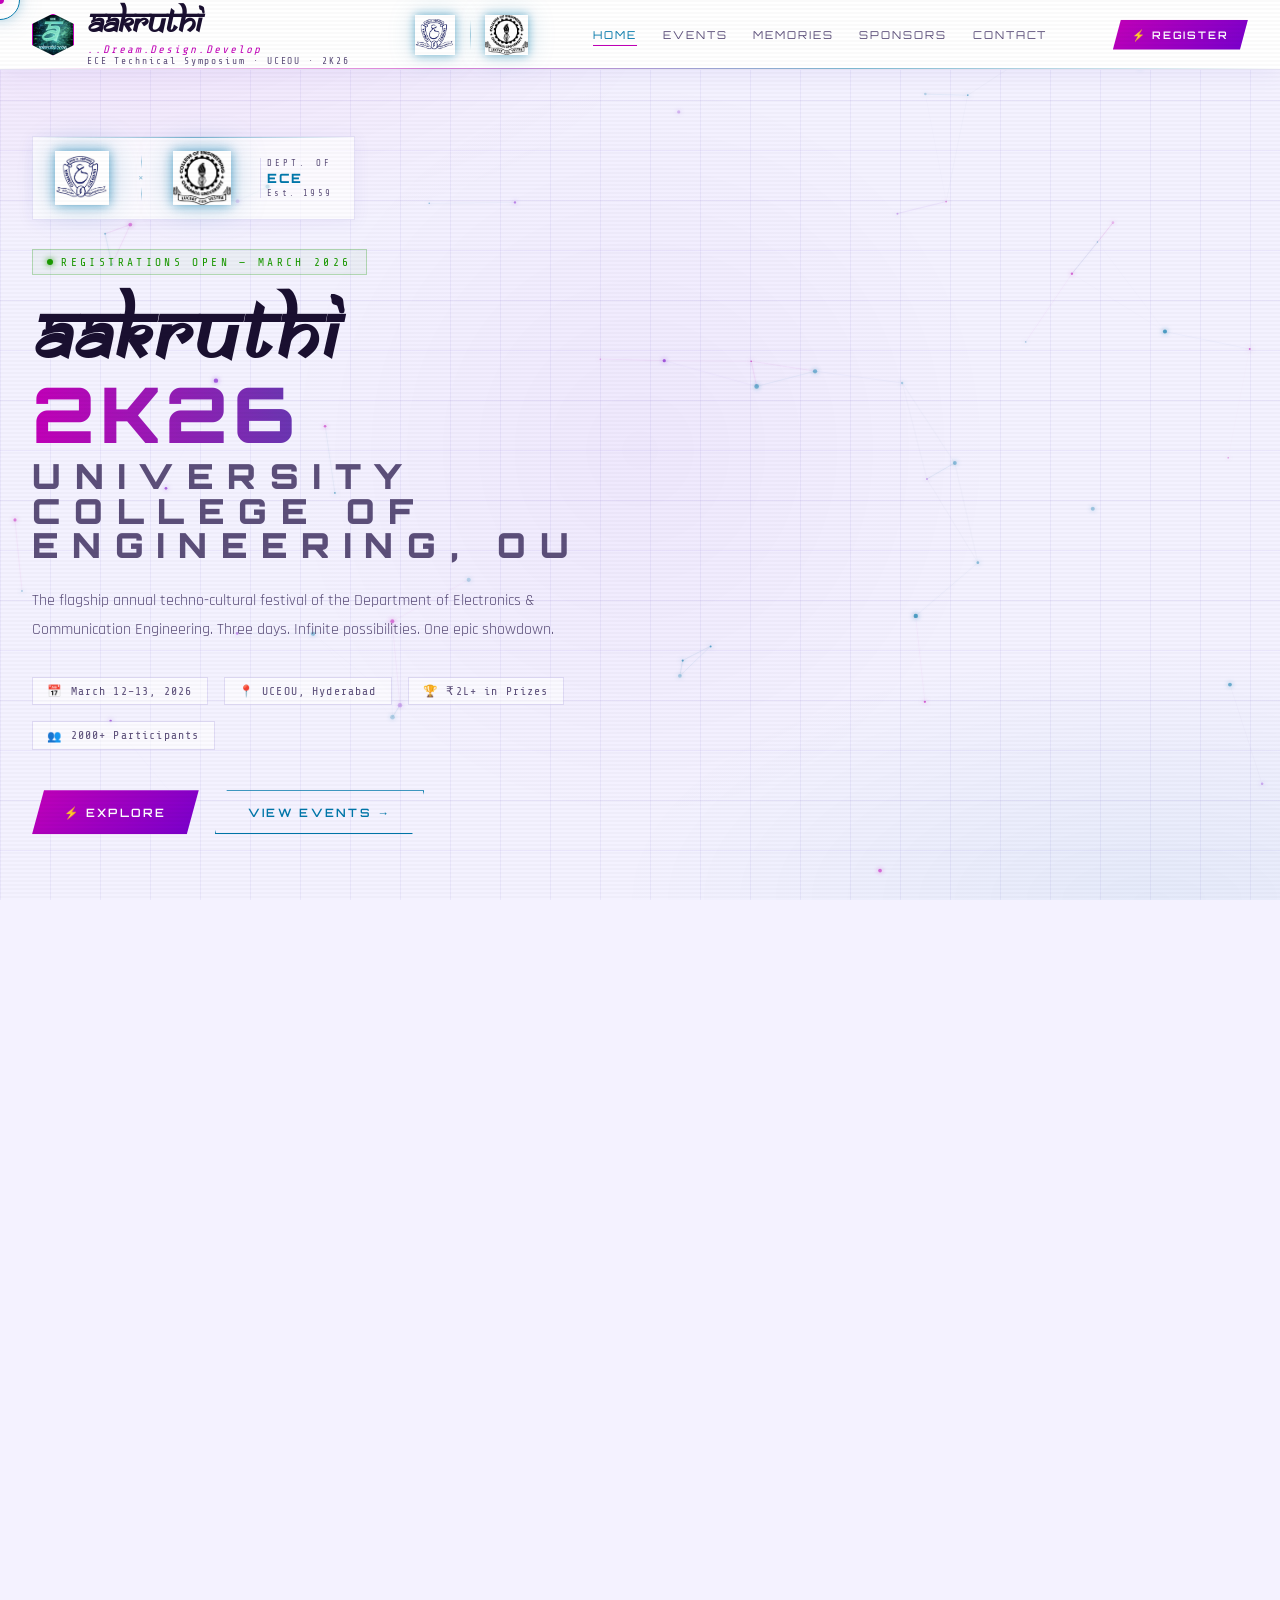
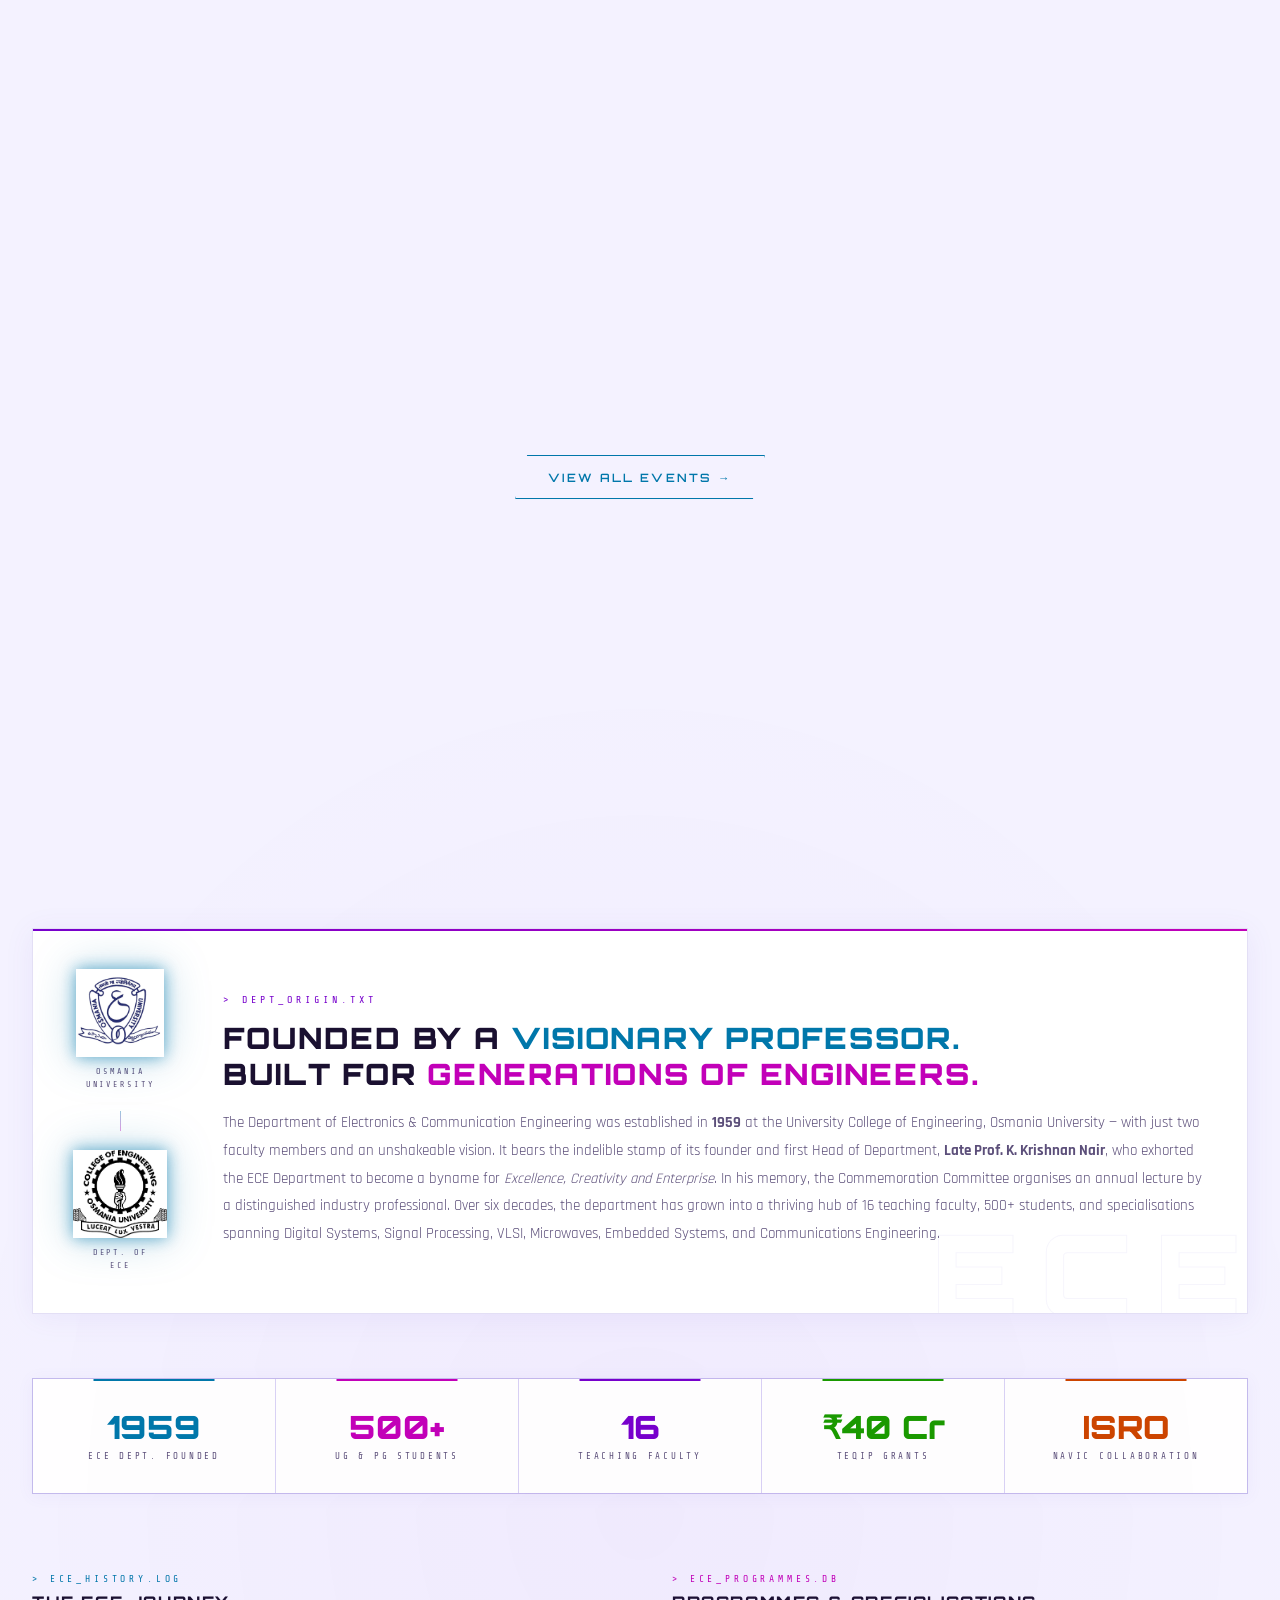
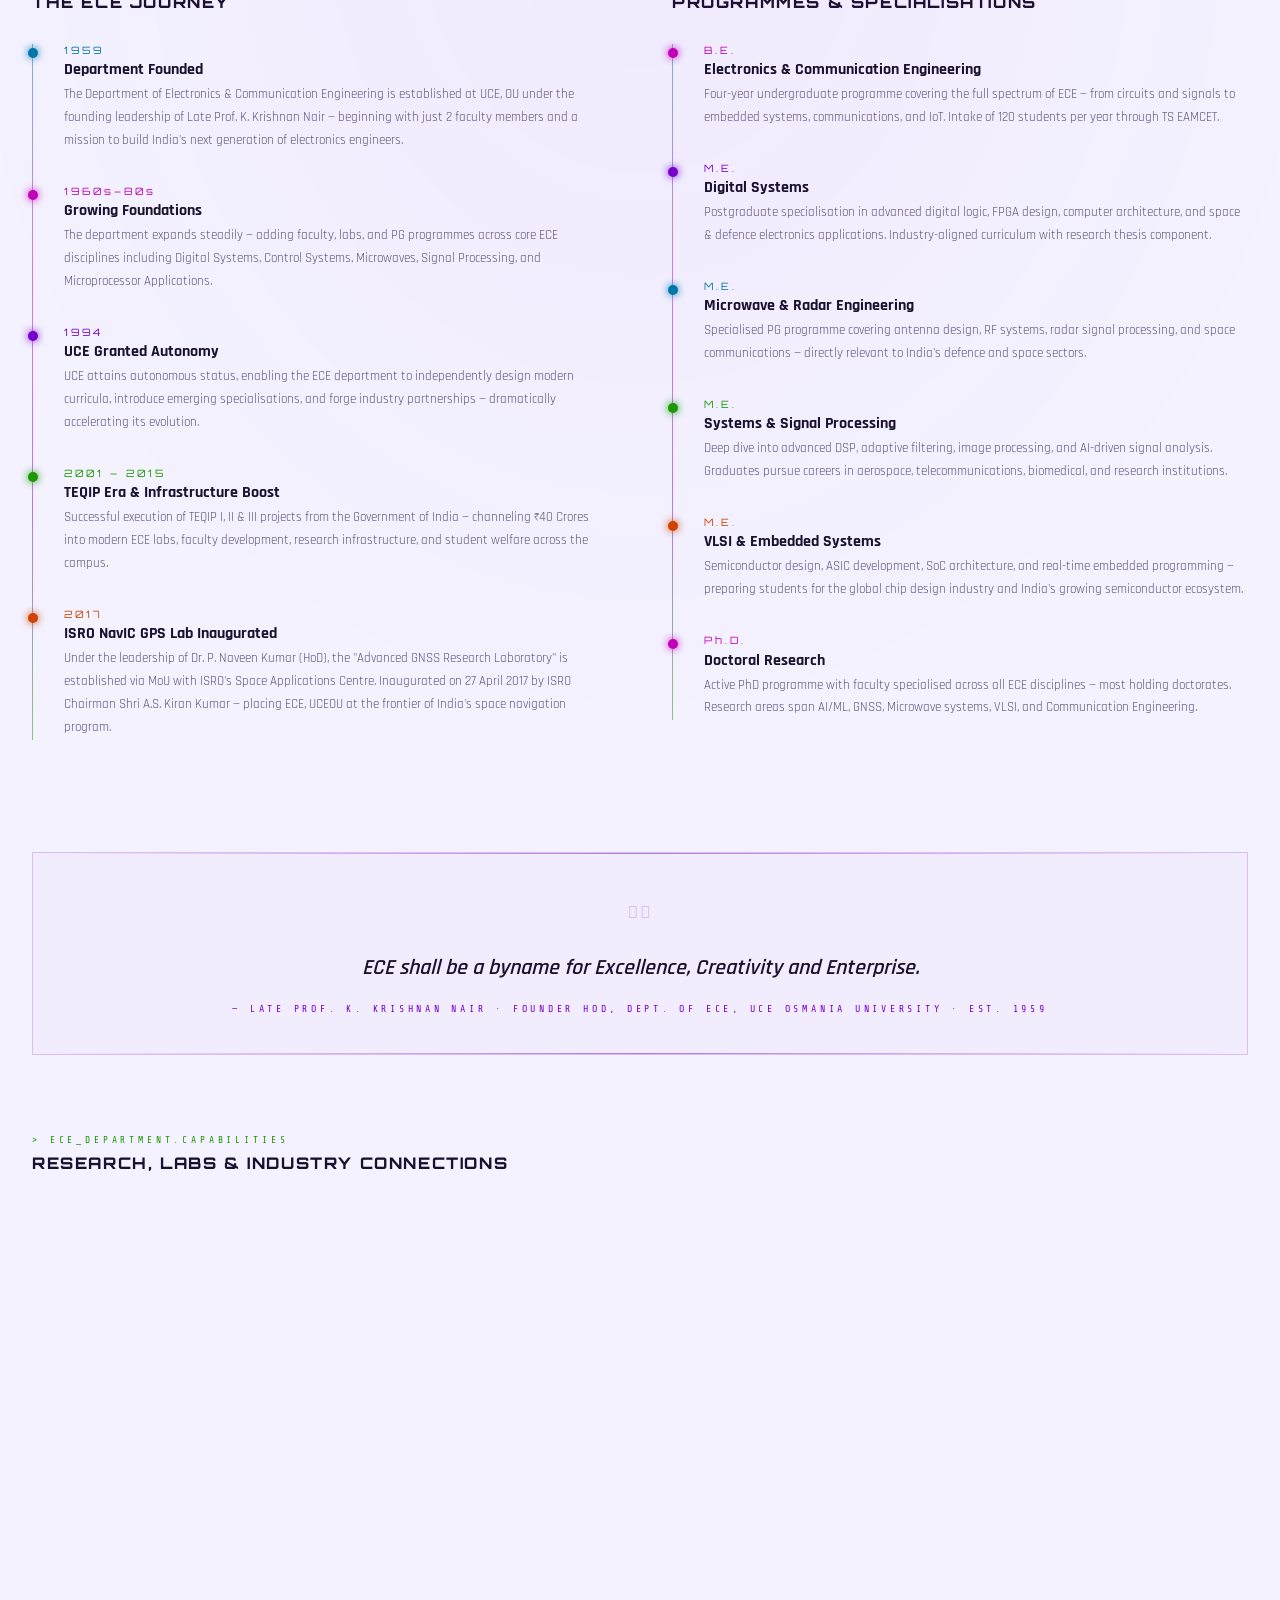
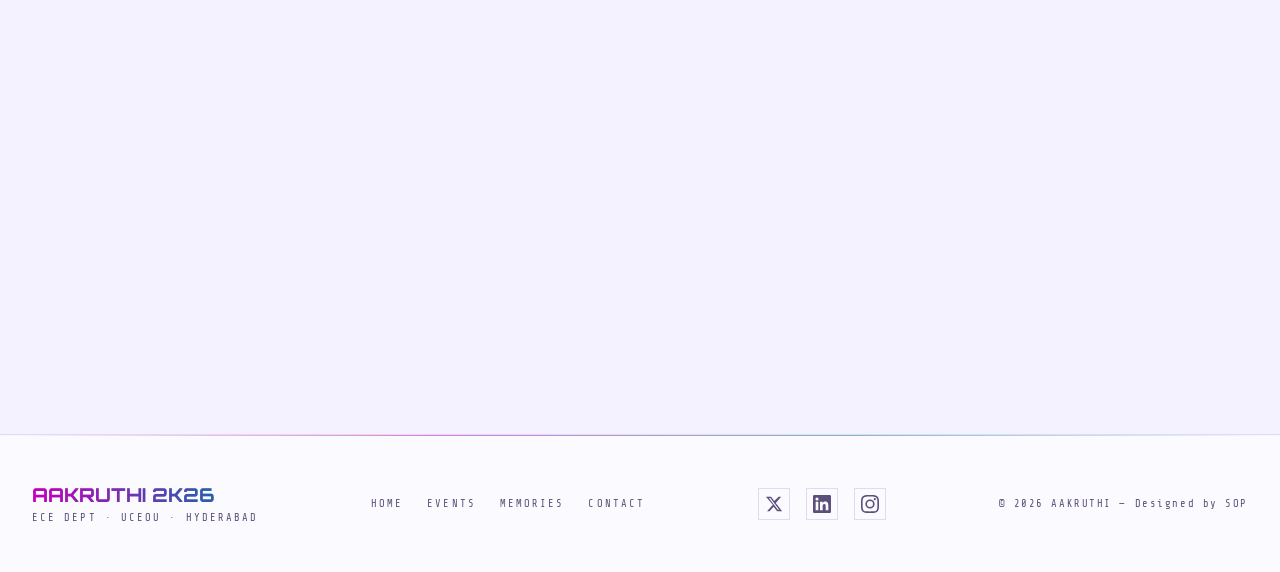
==== index.html @ fa16613e "First Commmit" ====
<!doctype html>
<html lang="en">
  <head>
    <meta charset="UTF-8" />
    <meta name="viewport" content="width=device-width, initial-scale=1.0" />
    <meta http-equiv="X-UA-Compatible" content="IE=edge" />

    <title>
      Aakruthi 2K26 | ECE Technical Symposium — UCE Osmania University,
      Hyderabad
    </title>
    <meta
      name="description"
      content="Aakruthi 2K26 is the flagship annual ECE Technical Symposium of the Department of Electronics & Communication Engineering, University College of Engineering, Osmania University. March 12–13, 2026 · Hyderabad · ₹2L+ in prizes · 2000+ participants."
    />
    <meta
      name="keywords"
      content="Aakruthi 2K26, ECE Technical Symposium, UCE Osmania University, UCEOU, technical symposium Hyderabad, engineering symposium Hyderabad, ECE department symposium, Aakruthi 2026, paper presentation, coding contest, robotics, tech quiz, Osmania University symposium 2026"
    />
    <meta name="author" content="Department of ECE, UCE Osmania University" />
    <meta name="robots" content="index, follow" />
    <meta name="theme-color" content="#0a0a0f" />
    <link rel="canonical" href="https://aakruthi.osmania.ac.in/" />

    <meta property="og:type" content="website" />
    <meta property="og:site_name" content="Aakruthi 2K26" />
    <meta
      property="og:title"
      content="Aakruthi 2K26 — ECE Technical Symposium | UCE Osmania University"
    />
    <meta
      property="og:description"
      content="Join 2000+ students at Aakruthi 2K26 — the annual ECE Technical Symposium of UCE Osmania University. Robotics, coding, paper presentations, cultural events & more. March 12–13, 2026, Hyderabad."
    />
    <meta
      property="og:image"
      content="https://aakruthi.osmania.ac.in/assets/og-cover.jpg"
    />
    <meta property="og:image:width" content="1200" />
    <meta property="og:image:height" content="630" />
    <meta
      property="og:image:alt"
      content="Aakruthi 2K26 — ECE Technical Symposium Banner, UCE Osmania University"
    />
    <meta property="og:url" content="https://aakruthi.osmania.ac.in/" />
    <meta property="og:locale" content="en_IN" />

    <meta name="twitter:card" content="summary_large_image" />
    <meta
      name="twitter:title"
      content="Aakruthi 2K26 — ECE Technical Symposium | UCE Osmania University"
    />
    <meta
      name="twitter:description"
      content="The flagship ECE Technical Symposium of UCE Osmania University. March 12–13, 2026 · Hyderabad · ₹2L+ prizes · 2000+ participants."
    />
    <meta
      name="twitter:image"
      content="https://aakruthi.osmania.ac.in/assets/og-cover.jpg"
    />
    <meta
      name="twitter:image:alt"
      content="Aakruthi 2K26 — ECE Technical Symposium Banner"
    />
    <meta name="twitter:site" content="@osmaniauniv" />

    <meta name="geo.region" content="IN-TG" />
    <meta name="geo.placename" content="Hyderabad, Telangana, India" />
    <meta name="geo.position" content="17.3850;78.4867" />
    <meta name="ICBM" content="17.3850, 78.4867" />

    <script type="application/ld+json">
      {
        "@context": "https://schema.org",
        "@type": "Event",
        "name": "Aakruthi 2K26",
        "alternateName": "Aakruthi ECE Technical Symposium 2026",
        "description": "The flagship annual ECE Technical Symposium of the Department of Electronics & Communication Engineering, University College of Engineering, Osmania University.",
        "startDate": "2026-03-12",
        "endDate": "2026-03-13",
        "eventStatus": "https://schema.org/EventScheduled",
        "eventAttendanceMode": "https://schema.org/OfflineEventAttendanceMode",
        "location": {
          "@type": "Place",
          "name": "University College of Engineering, Osmania University",
          "address": {
            "@type": "PostalAddress",
            "streetAddress": "Amberpet",
            "addressLocality": "Hyderabad",
            "addressRegion": "Telangana",
            "postalCode": "500007",
            "addressCountry": "IN"
          },
          "geo": {
            "@type": "GeoCoordinates",
            "latitude": 17.385,
            "longitude": 78.4867
          }
        },
        "organizer": {
          "@type": "EducationalOrganization",
          "name": "Department of ECE, UCE Osmania University",
          "url": "https://www.osmania.ac.in"
        },
        "offers": {
          "@type": "Offer",
          "price": "0",
          "priceCurrency": "INR",
          "availability": "https://schema.org/InStock",
          "validFrom": "2026-01-01",
          "url": "https://aakruthi.osmania.ac.in/events.html"
        },
        "image": "https://aakruthi.osmania.ac.in/assets/og-cover.jpg",
        "url": "https://aakruthi.osmania.ac.in/"
      }
    </script>

    <link rel="icon" type="image/png" href="./assets/logo.png" />
    <!-- ─── FAVICON ─────────────────────────────────── -->
    <link rel="manifest" href="./site.webmanifest" />

    <!-- ─── PRECONNECT ───────────────────────────────── -->
    <link rel="preconnect" href="https://fonts.googleapis.com" />
    <link rel="preconnect" href="https://fonts.gstatic.com" crossorigin />
    <link rel="preconnect" href="https://images.pexels.com" />
    <link rel="dns-prefetch" href="https://maps.app.goo.gl" />

    <!-- ─── STYLESHEET ───────────────────────────────── -->
    <link rel="stylesheet" href="style.css" />

    <style>
      /* ── Mobile navbar logos override ──────────────── */
      @media (max-width: 1024px) {
        .nav-logos {
          display: flex !important;
          gap: 0.6rem;
        }
        .nav-logo-img {
          height: 30px;
        }
        .nav-logo-divider {
          height: 22px;
        }
      }
      @media (max-width: 768px) {
        .nav-logos {
          display: flex !important;
          gap: 0.4rem;
        }
        .nav-logo-img {
          height: 26px;
        }
        .nav-logo-divider {
          height: 18px;
        }
      }
      @media (max-width: 400px) {
        .nav-logos {
          display: flex !important;
          gap: 0.3rem;
        }
        .nav-logo-img {
          height: 22px;
        }
      }
    </style>
  </head>
  <body>
    <div class="bg-grid"></div>
    <div class="bg-glow"></div>
    <div class="cursor-dot" id="cursorDot"></div>
    <div class="cursor-ring" id="cursorRing"></div>

    <div id="loader">
      <div class="loader-grid">
        <div class="loader-cell"></div>
        <div class="loader-cell"></div>
        <div class="loader-cell"></div>
        <div class="loader-cell"></div>
        <div class="loader-cell"></div>
        <div class="loader-cell"></div>
        <div class="loader-cell"></div>
        <div class="loader-cell"></div>
        <div class="loader-cell"></div>
      </div>
      <div class="loader-bar"></div>
      <div class="loader-text">INITIALIZING AAKRUTHI 2K26...</div>
    </div>

    <!-- ─── NAVBAR ──────────────────────────────────── -->
    <nav class="navbar">
      <a href="index.html" class="nav-brand">
        <div class="nav-logo">
          <img
            src="./assets/logo.png"
            alt="Aakruthi Logo"
            class="nav-logo-brand-img"
          />
        </div>
        <div class="nav-brand-text">
          <span class="nav-title">AAKRUTHI</span>
          <span class="nav-tagline">..Dream.Design.Develop</span>
          <span class="nav-sub">ECE Technical Symposium · UCEOU · 2K26</span>
        </div>
      </a>

      <div class="nav-logos">
        <img
          src="./assets/OU_logo.png"
          alt="Osmania University"
          class="nav-logo-img"
          title="Osmania University"
        />
        <div class="nav-logo-divider"></div>
        <img
          src="./assets/uce_logo1.png"
          alt="University College of Engineering"
          class="nav-logo-img"
          title="UCE, Osmania University"
        />
      </div>

      <ul class="nav-links">
        <li><a href="index.html" class="active">Home</a></li>
        <li><a href="events.html">Events</a></li>
        <li><a href="memories.html">Memories</a></li>
        <li><a href="sponsors.html">Sponsors</a></li>
        <li><a href="contact.html">Contact</a></li>
      </ul>

      <a href="events.html" class="nav-register">⚡ Register</a>

      <div class="hamburger" id="hamburger">
        <div class="bar"></div>
        <div class="bar"></div>
        <div class="bar"></div>
      </div>
    </nav>
    <!-- MOBILE MENU -->
    <div class="mobile-menu" id="mobileMenu">
      <a href="index.html" class="mobile-nav-link">Home</a>
      <a href="events.html" class="mobile-nav-link">Events</a>
      <a href="memories.html" class="mobile-nav-link">Memories</a>
      <a href="sponsors.html" class="mobile-nav-link">Sponsors</a>
      <a href="contact.html" class="mobile-nav-link">Contact</a>
      <a href="events.html" class="mobile-menu-register">⚡ Register Now</a>
      <div class="mobile-glitch">AAKRUTHI 2K26 · ECE · UCEOU · HYD</div>
    </div>

    <main>
      <!-- ─── HERO ─────────────────────────────────── -->
      <section id="hero">
        <div class="hero-left">
          <div class="hero-logos-strip reveal">
            <img
              src="assets/OU_logo.png"
              alt="Osmania University"
              class="hero-logo-img"
            />
            <div class="hero-logo-sep">×</div>
            <img
              src="./assets/uce_logo1.png"
              alt="UCE Osmania"
              class="hero-logo-img"
            />
            <div class="hero-strip-label">
              <span class="lbl-tag">Dept. of</span>
              <span class="lbl-dept">ECE</span>
              <span class="lbl-year">Est. 1959</span>
            </div>
          </div>

          <div class="hero-badge reveal">
            <span class="badge-dot"></span>
            REGISTRATIONS OPEN — MARCH 2026
          </div>

          <h1 class="hero-title reveal">
            <span class="line1">AAKRUTHI</span>
            <span class="line2 glitch" data-text="2K26">2K26</span>
            <span class="line3">University College of Engineering, OU</span>
          </h1>

          <p class="hero-desc reveal">
            The flagship annual techno-cultural festival of the Department of
            Electronics &amp; Communication Engineering. Three days. Infinite
            possibilities. One epic showdown.
          </p>

          <div class="hero-meta reveal">
            <div class="hero-chip">
              <span class="chip-icon">📅</span> March 12–13, 2026
            </div>
            <div class="hero-chip">
              <span class="chip-icon">📍</span> UCEOU, Hyderabad
            </div>
            <div class="hero-chip">
              <span class="chip-icon">🏆</span> ₹2L+ in Prizes
            </div>
            <div class="hero-chip">
              <span class="chip-icon">👥</span> 2000+ Participants
            </div>
          </div>

          <div class="hero-actions reveal">
            <a href="#events-preview" class="btn-cyber btn-primary"
              >⚡ Explore</a
            >
            <a href="events.html" class="btn-cyber btn-outline"
              >View Events →</a
            >
          </div>
        </div>

        <div class="hero-right reveal">
          <div class="countdown-box">
            <div class="countdown-label">&gt; TIME UNTIL IGNITION</div>
            <div class="countdown-units">
              <div class="cd-unit">
                <div class="cd-num" id="cd-days">--</div>
                <div class="cd-lbl">DAYS</div>
              </div>
              <div class="cd-unit">
                <div class="cd-num" id="cd-hours">--</div>
                <div class="cd-lbl">HRS</div>
              </div>
              <div class="cd-unit">
                <div class="cd-num" id="cd-min">--</div>
                <div class="cd-lbl">MIN</div>
              </div>
              <div class="cd-unit">
                <div class="cd-num" id="cd-sec">--</div>
                <div class="cd-lbl">SEC</div>
              </div>
            </div>
          </div>
          <div class="venue-box">
            <a href="https://maps.app.goo.gl/J5UeoELMXGhg1T5v6">
              <div class="venue-tag">&gt; VENUE_COORDINATES</div>
            </a>
            <div class="venue-name">University College of Engineering, OU</div>
            <div class="venue-sub">Amberpet, Hyderabad, Telangana — 500007</div>
            <div
              style="
                margin-top: 1rem;
                display: flex;
                gap: 0.8rem;
                flex-wrap: wrap;
              "
            >
              <a
                href="tel:+919177573069"
                class="btn-cyber btn-outline"
                style="font-size: 0.6rem; padding: 0.5rem 1rem"
                >📞 Call</a
              >
              <a
                href="mailto:aakruthi2k26@osmania.ac.in"
                class="btn-cyber btn-outline"
                style="font-size: 0.6rem; padding: 0.5rem 1rem"
                >📧 Email</a
              >
            </div>
          </div>
          <div
            style="display: grid; grid-template-columns: 1fr 1fr; gap: 0.8rem"
          >
            <div class="venue-box" style="text-align: center">
              <div
                style="
                  font-family: &quot;Orbitron&quot;, sans-serif;
                  font-size: 2rem;
                  font-weight: 900;
                  color: var(--neon-pink);
                  text-shadow: var(--glow-pink);
                "
              >
                10+
              </div>
              <div
                style="
                  font-family: &quot;Share Tech Mono&quot;, monospace;
                  font-size: 0.6rem;
                  letter-spacing: 0.3em;
                  color: var(--text-muted);
                  margin-top: 0.3rem;
                "
              >
                EVENTS
              </div>
            </div>
            <div class="venue-box" style="text-align: center">
              <div
                style="
                  font-family: &quot;Orbitron&quot;, sans-serif;
                  font-size: 2rem;
                  font-weight: 900;
                  color: var(--neon-blue);
                  text-shadow: var(--glow-blue);
                "
              >
                2
              </div>
              <div
                style="
                  font-family: &quot;Share Tech Mono&quot;, monospace;
                  font-size: 0.6rem;
                  letter-spacing: 0.3em;
                  color: var(--text-muted);
                  margin-top: 0.3rem;
                "
              >
                DAYS
              </div>
            </div>
          </div>
        </div>
      </section>

      <!-- ─── FEATURED EVENTS ───────────────────────── -->
      <section id="events-preview">
        <div class="container">
          <div class="section-header reveal">
            <span class="section-tag">&gt; featured_events.exe</span>
            <h2 class="section-title">
              Compete. <span>Create.</span> Conquer.
            </h2>
            <p class="section-lead">
              From hardcore technical challenges to cultural extravaganzas —
              there's a stage for every talent.
            </p>
          </div>
          <div class="events-grid">
            <!-- Prasthuthi -->
            <div class="event-card reveal">
              <div class="event-img-wrap">
                <img
                  class="event-img"
                  src="https://images.pexels.com/photos/1181406/pexels-photo-1181406.jpeg?auto=compress&cs=tinysrgb&w=600"
                  alt="Prasthuthi"
                />
                <div class="event-img-overlay"></div>
                <div class="event-category cat-tech">Technical</div>
              </div>
              <div class="event-body">
                <div class="event-name">Prasthuthi</div>
                <div class="event-desc">
                  Share your research with academia and R&D experts. The paper
                  presentation stage for the innovators of tomorrow.
                </div>
                <div class="event-meta">
                  <div class="event-meta-item">
                    <span class="icon">👥</span> Team of 1–2
                  </div>
                  <div class="event-meta-item">
                    <span class="icon">🏆</span> Prizes Await
                  </div>
                </div>
                <a href="events.html" class="event-register">Register →</a>
              </div>
            </div>
            <!-- Medha -->
            <div class="event-card reveal">
              <div class="event-img-wrap">
                <img
                  class="event-img"
                  src="https://images.pexels.com/photos/574071/pexels-photo-574071.jpeg?auto=compress&cs=tinysrgb&w=600"
                  alt="Medha"
                />
                <div class="event-img-overlay"></div>
                <div class="event-category cat-tech">Coding</div>
              </div>
              <div class="event-body">
                <div class="event-name">Medha</div>
                <div class="event-desc">
                  Prove your coding excellence. This is the perfect stage for
                  contestants to showcase their programming prowess.
                </div>
                <div class="event-meta">
                  <div class="event-meta-item">
                    <span class="icon">👤</span> Individual / Team
                  </div>
                  <div class="event-meta-item">
                    <span class="icon">🏆</span> Prizes Await
                  </div>
                </div>
                <a href="events.html" class="event-register">Register →</a>
              </div>
            </div>
            <!-- Yantra -->
            <div class="event-card reveal">
              <div class="event-img-wrap">
                <img
                  class="event-img"
                  src="https://images.pexels.com/photos/2085831/pexels-photo-2085831.jpeg?auto=compress&cs=tinysrgb&w=600"
                  alt="Yantra"
                />
                <div class="event-img-overlay"></div>
                <div class="event-category cat-tech">Robotics</div>
              </div>
              <div class="event-body">
                <div class="event-name">Yantra</div>
                <div class="event-desc">
                  The ultimate robo battleground — engineer your bot, enter the
                  arena, and wage war of mean machines.
                </div>
                <div class="event-meta">
                  <div class="event-meta-item">
                    <span class="icon">👥</span> Team of 2–4
                  </div>
                  <div class="event-meta-item">
                    <span class="icon">🏆</span> Prizes Await
                  </div>
                </div>
                <a href="events.html" class="event-register">Register →</a>
              </div>
            </div>
            <!-- Trishna -->
            <div class="event-card reveal">
              <div class="event-img-wrap">
                <img
                  class="event-img"
                  src="https://images.pexels.com/photos/5428833/pexels-photo-5428833.jpeg?auto=compress&cs=tinysrgb&w=600"
                  alt="Trishna"
                />
                <div class="event-img-overlay"></div>
                <div class="event-category cat-tech">Technical</div>
              </div>
              <div class="event-body">
                <div class="event-name">Trishna</div>
                <div class="event-desc">
                  Tickle your quizzotic bond — an enigmatic technical quiz
                  challenge of a lifetime. So be there.
                </div>
                <div class="event-meta">
                  <div class="event-meta-item">
                    <span class="icon">👥</span> Team of 2
                  </div>
                  <div class="event-meta-item">
                    <span class="icon">🏆</span> Prizes Await
                  </div>
                </div>
                <a href="events.html" class="event-register">Register →</a>
              </div>
            </div>
            <!-- Pradarshana -->
            <div class="event-card reveal">
              <div class="event-img-wrap">
                <img
                  class="event-img"
                  src="https://images.pexels.com/photos/1762851/pexels-photo-1762851.jpeg?auto=compress&cs=tinysrgb&w=600"
                  alt="Pradarshana"
                />
                <div class="event-img-overlay"></div>
                <div class="event-category cat-creative">Creative</div>
              </div>
              <div class="event-body">
                <div class="event-name">Pradarshana</div>
                <div class="event-desc">
                  A poster presentation contest measuring the convergence and
                  spread of ideas through impactful visual design.
                </div>
                <div class="event-meta">
                  <div class="event-meta-item">
                    <span class="icon">👤</span> Individual
                  </div>
                  <div class="event-meta-item">
                    <span class="icon">🏆</span> Prizes Await
                  </div>
                </div>
                <a href="events.html" class="event-register">Register →</a>
              </div>
            </div>
            <!-- Aahladakara -->
            <div class="event-card reveal">
              <div class="event-img-wrap">
                <img
                  class="event-img"
                  src="https://images.pexels.com/photos/1190298/pexels-photo-1190298.jpeg?auto=compress&cs=tinysrgb&w=600"
                  alt="Aahladakara"
                />
                <div class="event-img-overlay"></div>
                <div class="event-category cat-cultural">Cultural</div>
              </div>
              <div class="event-body">
                <div class="event-name">Aahladakara</div>
                <div class="event-desc">
                  Tired of being a technical geek all day? This is your platform
                  to unleash your inner spark on the neon stage.
                </div>
                <div class="event-meta">
                  <div class="event-meta-item">
                    <span class="icon">🎉</span> Open to All
                  </div>
                  <div class="event-meta-item">
                    <span class="icon">✨</span> Free Entry
                  </div>
                </div>
                <a href="events.html" class="event-register">See More →</a>
              </div>
            </div>
          </div>
          <div style="text-align: center; margin-top: 3rem">
            <a href="events.html" class="btn-cyber btn-outline"
              >View All Events →</a
            >
          </div>
        </div>
      </section>

      <!-- ─── ECE DEPARTMENT LEGACY ──────────────────── -->
      <section id="legacy">
        <div class="container">
          <div class="section-header reveal">
            <span class="section-tag">&gt; ece_department.sys</span>
            <h2 class="section-title">
              65+ Years of <span>ECE Excellence</span>
            </h2>
            <p class="section-lead">
              From two faculty members in 1959 to a powerhouse of research,
              innovation and industry collaboration — the Department of
              Electronics &amp; Communication Engineering at UCE, Osmania
              University has been shaping engineers for over six decades.
            </p>
          </div>

          <div class="legacy-banner reveal">
            <div class="legacy-logos-col">
              <div class="leg-logo-wrap">
                <img
                  src="./assets/OU_logo.png"
                  alt="Osmania University"
                  class="leg-logo-img"
                />
                <div class="leg-logo-label">Osmania<br />University</div>
              </div>
              <div class="leg-logo-connector"></div>
              <div class="leg-logo-wrap">
                <img
                  src="./assets/uce_logo1.png"
                  alt="UCE Osmania"
                  class="leg-logo-img"
                />
                <div class="leg-logo-label">Dept. of<br />ECE</div>
              </div>
            </div>

            <div class="legacy-intro">
              <span class="legacy-intro-tag">&gt; dept_origin.txt</span>
              <h3 class="legacy-intro-title">
                Founded by a <span class="c-blue">Visionary Professor.</span
                ><br />
                Built for <span class="c-pink">Generations of Engineers.</span>
              </h3>
              <p class="legacy-intro-body">
                The Department of Electronics &amp; Communication Engineering
                was established in <strong>1959</strong> at the University
                College of Engineering, Osmania University — with just two
                faculty members and an unshakeable vision. It bears the
                indelible stamp of its founder and first Head of Department,
                <strong>Late Prof. K. Krishnan Nair</strong>, who exhorted the
                ECE Department to become a byname for
                <em>Excellence, Creativity and Enterprise</em>. In his memory,
                the Commemoration Committee organises an annual lecture by a
                distinguished industry professional. Over six decades, the
                department has grown into a thriving hub of 16 teaching faculty,
                500+ students, and specialisations spanning Digital Systems,
                Signal Processing, VLSI, Microwaves, Embedded Systems, and
                Communications Engineering.
              </p>
            </div>
            <div class="legacy-banner-bg-text" aria-hidden="true">ECE</div>
          </div>

          <div class="legacy-stats reveal">
            <div class="legacy-stat">
              <div class="stat-num">1959</div>
              <div class="stat-lbl">ECE Dept. Founded</div>
            </div>
            <div class="legacy-stat">
              <div class="stat-num">500+</div>
              <div class="stat-lbl">UG & PG Students</div>
            </div>
            <div class="legacy-stat">
              <div class="stat-num">16</div>
              <div class="stat-lbl">Teaching Faculty</div>
            </div>
            <div class="legacy-stat">
              <div class="stat-num">₹40 Cr</div>
              <div class="stat-lbl">TEQIP Grants</div>
            </div>
            <div class="legacy-stat">
              <div class="stat-num">ISRO</div>
              <div class="stat-lbl">NavIC Collaboration</div>
            </div>
          </div>

          <div class="legacy-two-col">
            <div>
              <div class="block-header reveal">
                <span class="block-tag blue">&gt; ece_history.log</span>
                <div class="block-title">The ECE Journey</div>
              </div>
              <div class="timeline">
                <div class="tl-item">
                  <div class="tl-dot d1"></div>
                  <div class="tl-year y1">1959</div>
                  <div class="tl-title">Department Founded</div>
                  <div class="tl-desc">
                    The Department of Electronics &amp; Communication
                    Engineering is established at UCE, OU under the founding
                    leadership of Late Prof. K. Krishnan Nair — beginning with
                    just 2 faculty members and a mission to build India's next
                    generation of electronics engineers.
                  </div>
                </div>
                <div class="tl-item">
                  <div class="tl-dot d2"></div>
                  <div class="tl-year y2">1960s–80s</div>
                  <div class="tl-title">Growing Foundations</div>
                  <div class="tl-desc">
                    The department expands steadily — adding faculty, labs, and
                    PG programmes across core ECE disciplines including Digital
                    Systems, Control Systems, Microwaves, Signal Processing, and
                    Microprocessor Applications.
                  </div>
                </div>
                <div class="tl-item">
                  <div class="tl-dot d3"></div>
                  <div class="tl-year y3">1994</div>
                  <div class="tl-title">UCE Granted Autonomy</div>
                  <div class="tl-desc">
                    UCE attains autonomous status, enabling the ECE department
                    to independently design modern curricula, introduce emerging
                    specialisations, and forge industry partnerships —
                    dramatically accelerating its evolution.
                  </div>
                </div>
                <div class="tl-item">
                  <div class="tl-dot d4"></div>
                  <div class="tl-year y4">2001 – 2015</div>
                  <div class="tl-title">
                    TEQIP Era &amp; Infrastructure Boost
                  </div>
                  <div class="tl-desc">
                    Successful execution of TEQIP I, II &amp; III projects from
                    the Government of India — channeling ₹40 Crores into modern
                    ECE labs, faculty development, research infrastructure, and
                    student welfare across the campus.
                  </div>
                </div>
                <div class="tl-item">
                  <div class="tl-dot d5"></div>
                  <div class="tl-year y5">2017</div>
                  <div class="tl-title">ISRO NavIC GPS Lab Inaugurated</div>
                  <div class="tl-desc">
                    Under the leadership of Dr. P. Naveen Kumar (HoD), the
                    "Advanced GNSS Research Laboratory" is established via MoU
                    with ISRO's Space Applications Centre. Inaugurated on 27
                    April 2017 by ISRO Chairman Shri A.S. Kiran Kumar — placing
                    ECE, UCEOU at the frontier of India's space navigation
                    program.
                  </div>
                </div>
              </div>
            </div>

            <div>
              <div class="block-header reveal">
                <span class="block-tag pink">&gt; ece_programmes.db</span>
                <div class="block-title">Programmes &amp; Specialisations</div>
              </div>
              <div class="timeline">
                <div class="tl-item">
                  <div class="tl-dot d2"></div>
                  <div class="tl-year y2">B.E.</div>
                  <div class="tl-title">
                    Electronics &amp; Communication Engineering
                  </div>
                  <div class="tl-desc">
                    Four-year undergraduate programme covering the full spectrum
                    of ECE — from circuits and signals to embedded systems,
                    communications, and IoT. Intake of 120 students per year
                    through TS EAMCET.
                  </div>
                </div>
                <div class="tl-item">
                  <div class="tl-dot d3"></div>
                  <div class="tl-year y3">M.E.</div>
                  <div class="tl-title">Digital Systems</div>
                  <div class="tl-desc">
                    Postgraduate specialisation in advanced digital logic, FPGA
                    design, computer architecture, and space &amp; defence
                    electronics applications. Industry-aligned curriculum with
                    research thesis component.
                  </div>
                </div>
                <div class="tl-item">
                  <div class="tl-dot d1"></div>
                  <div class="tl-year y1">M.E.</div>
                  <div class="tl-title">Microwave &amp; Radar Engineering</div>
                  <div class="tl-desc">
                    Specialised PG programme covering antenna design, RF
                    systems, radar signal processing, and space communications —
                    directly relevant to India's defence and space sectors.
                  </div>
                </div>
                <div class="tl-item">
                  <div class="tl-dot d4"></div>
                  <div class="tl-year y4">M.E.</div>
                  <div class="tl-title">Systems &amp; Signal Processing</div>
                  <div class="tl-desc">
                    Deep dive into advanced DSP, adaptive filtering, image
                    processing, and AI-driven signal analysis. Graduates pursue
                    careers in aerospace, telecommunications, biomedical, and
                    research institutions.
                  </div>
                </div>
                <div class="tl-item">
                  <div class="tl-dot d5"></div>
                  <div class="tl-year y5">M.E.</div>
                  <div class="tl-title">VLSI &amp; Embedded Systems</div>
                  <div class="tl-desc">
                    Semiconductor design, ASIC development, SoC architecture,
                    and real-time embedded programming — preparing students for
                    the global chip design industry and India's growing
                    semiconductor ecosystem.
                  </div>
                </div>
                <div class="tl-item">
                  <div class="tl-dot d2"></div>
                  <div class="tl-year y2">Ph.D.</div>
                  <div class="tl-title">Doctoral Research</div>
                  <div class="tl-desc">
                    Active PhD programme with faculty specialised across all ECE
                    disciplines — most holding doctorates. Research areas span
                    AI/ML, GNSS, Microwave systems, VLSI, and Communication
                    Engineering.
                  </div>
                </div>
              </div>
            </div>
          </div>

          <div class="legacy-quote reveal">
            <span class="q-mark">"</span>
            <div class="q-text">
              ECE shall be a byname for Excellence, Creativity and Enterprise.
            </div>
            <div class="q-source">
              — Late Prof. K. Krishnan Nair · Founder HoD, Dept. of ECE, UCE
              Osmania University · Est. 1959
            </div>
          </div>

          <div class="block-header reveal" style="margin-top: 3rem">
            <span class="block-tag green"
              >&gt; ece_department.capabilities</span
            >
            <div class="block-title">
              Research, Labs &amp; Industry Connections
            </div>
          </div>

          <div class="ece-grid reveal">
            <!-- ── ISRO NavIC / Advanced GNSS ── -->
            <div class="ece-card">
              <span class="ece-icon">🛰️</span>
              <div class="ece-title">Advanced GNSS Research Laboratory</div>
              <div class="ece-desc">
                Established via a formal
                <strong>MoU between ISRO and UCE Osmania University</strong>,
                under the leadership of <strong>Dr. P. Naveen Kumar</strong>.
                Houses TRIMBLE, NOVATEL, and IRNSS/GAGAN receiver stations.
                Inaugurated by ISRO Chairman Shri A.S. Kiran Kumar on 27 April
                2017 — placing ECE, UCEOU at the frontier of India's NavIC space
                navigation programme.
              </div>
            </div>

            <!-- ── Centre of AI & Integrated Circuits ── -->
            <div class="ece-card">
              <span class="ece-icon">🤖</span>
              <div class="ece-title">
                Centre of AI &amp; Integrated Circuits
              </div>
              <div class="ece-desc">
                Established under the leadership of
                <strong>Prof. C.V.S Rao</strong>, this centre focuses on
                cutting-edge research at the intersection of Artificial
                Intelligence and integrated circuit design — enabling
                next-generation chip architectures, AI-hardware co-design, and
                deep learning accelerator development.
              </div>
            </div>

            <!-- ── CV Raman Heterogeneous Computing Lab ── -->
            <div class="ece-card">
              <span class="ece-icon">⚙️</span>
              <div class="ece-title">
                C.V. Raman Heterogeneous Computing Laboratory
              </div>
              <div class="ece-desc">
                Named in honour of Nobel laureate Sir C.V. Raman, this
                laboratory is dedicated to research in heterogeneous computing
                architectures — spanning CPU-GPU-FPGA integration, parallel
                processing, and high-performance computing systems for
                real-world ECE applications.
              </div>
            </div>

            <!-- ── EMAGIA ── -->
            <div class="ece-card">
              <span class="ece-icon">📡</span>
              <div class="ece-title">EMAGIA Laboratory</div>
              <div class="ece-desc">
                Established under the guidance of
                <strong>Prof. Alladi Prabhakar</strong>, EMAGIA focuses on
                electromagnetic systems, antenna engineering, microwave
                applications, and advanced signal propagation research —
                bridging fundamental EM theory with cutting-edge applied ECE.
              </div>
            </div>

            <!-- ── Centre for Excellence in Microwave Engineering ── -->
            <div class="ece-card">
              <span class="ece-icon">📶</span>
              <div class="ece-title">
                Centre for Excellence in Microwave Engineering
              </div>
              <div class="ece-desc">
                A dedicated Centre of Excellence advancing research and teaching
                in microwave engineering — covering passive and active microwave
                circuits, waveguide design, high-frequency measurements, and
                applications in radar, satellite, and wireless communication
                systems.
              </div>
            </div>

            <!-- ── TEQIP Grants ── -->
            <div class="ece-card">
              <span class="ece-icon">💰</span>
              <div class="ece-title">₹40 Cr TEQIP Grants</div>
              <div class="ece-desc">
                Successfully executed TEQIP I, II &amp; III funded by the
                Government of India — channeling ₹40 Crores into ECE labs,
                faculty development, research infrastructure, and student
                welfare programmes.
              </div>
            </div>

            <!-- ── Prof. K. Krishnan Nair Lecture Series ── -->
            <div class="ece-card">
              <span class="ece-icon">🎓</span>
              <div class="ece-title">Prof. K. Krishnan Nair Lecture Series</div>
              <div class="ece-desc">
                In honour of the department's founding Head, the Commemoration
                Committee organises an annual lecture by a distinguished
                industry or research professional — keeping the department
                connected to the frontier of ECE practice.
              </div>
            </div>
          </div>
        </div>
      </section>

      <footer>
        <div class="container">
          <div class="footer-inner">
            <div>
              <div class="footer-brand">AAKRUTHI 2K26</div>
              <div class="footer-sub">ECE DEPT · UCEOU · HYDERABAD</div>
            </div>
            <div class="footer-links">
              <a href="index.html">Home</a>
              <a href="events.html">Events</a>
              <a href="memories.html">Memories</a>
              <a href="contact.html">Contact</a>
            </div>
            <div class="footer-socials">
              <a
                href="https://x.com/aakruthi_2026"
                target="_blank"
                rel="noopener noreferrer"
                class="footer-social-link"
                title="X (Twitter)"
              >
                <svg
                  xmlns="http://www.w3.org/2000/svg"
                  width="18"
                  height="18"
                  viewBox="0 0 24 24"
                  fill="currentColor"
                >
                  <path
                    d="M18.244 2.25h3.308l-7.227 8.26 8.502 11.24H16.17l-4.714-6.231-5.401 6.231H2.744l7.73-8.835L1.254 2.25H8.08l4.253 5.622 5.911-5.622Zm-1.161 17.52h1.833L7.084 4.126H5.117Z"
                  />
                </svg>
              </a>
              <a
                href="https://www.linkedin.com/company/aakruthi-fest/"
                target="_blank"
                rel="noopener noreferrer"
                class="footer-social-link"
                title="LinkedIn"
              >
                <svg
                  xmlns="http://www.w3.org/2000/svg"
                  width="18"
                  height="18"
                  viewBox="0 0 24 24"
                  fill="currentColor"
                >
                  <path
                    d="M20.447 20.452h-3.554v-5.569c0-1.328-.027-3.037-1.852-3.037-1.853 0-2.136 1.445-2.136 2.939v5.667H9.351V9h3.414v1.561h.046c.477-.9 1.637-1.85 3.37-1.85 3.601 0 4.267 2.37 4.267 5.455v6.286zM5.337 7.433a2.062 2.062 0 0 1-2.063-2.065 2.064 2.064 0 1 1 2.063 2.065zm1.782 13.019H3.555V9h3.564v11.452zM22.225 0H1.771C.792 0 0 .774 0 1.729v20.542C0 23.227.792 24 1.771 24h20.451C23.2 24 24 23.227 24 22.271V1.729C24 .774 23.2 0 22.222 0h.003z"
                  />
                </svg>
              </a>
              <a
                href="https://www.instagram.com/aakruthi__2026?igsh=dWQxMG05NnBlemNm"
                target="_blank"
                rel="noopener noreferrer"
                class="footer-social-link"
                title="Instagram"
              >
                <svg
                  xmlns="http://www.w3.org/2000/svg"
                  width="18"
                  height="18"
                  viewBox="0 0 24 24"
                  fill="currentColor"
                >
                  <path
                    d="M12 2.163c3.204 0 3.584.012 4.85.07 3.252.148 4.771 1.691 4.919 4.919.058 1.265.069 1.645.069 4.849 0 3.205-.012 3.584-.069 4.849-.149 3.225-1.664 4.771-4.919 4.919-1.266.058-1.644.07-4.85.07-3.204 0-3.584-.012-4.849-.07-3.26-.149-4.771-1.699-4.919-4.92-.058-1.265-.07-1.644-.07-4.849 0-3.204.013-3.583.07-4.849.149-3.227 1.664-4.771 4.919-4.919 1.266-.057 1.645-.069 4.849-.069zM12 0C8.741 0 8.333.014 7.053.072 2.695.272.273 2.69.073 7.052.014 8.333 0 8.741 0 12c0 3.259.014 3.668.072 4.948.2 4.358 2.618 6.78 6.98 6.98C8.333 23.986 8.741 24 12 24c3.259 0 3.668-.014 4.948-.072 4.354-.2 6.782-2.618 6.979-6.98.059-1.28.073-1.689.073-4.948 0-3.259-.014-3.667-.072-4.947-.196-4.354-2.617-6.78-6.979-6.98C15.668.014 15.259 0 12 0zm0 5.838a6.162 6.162 0 1 0 0 12.324 6.162 6.162 0 0 0 0-12.324zM12 16a4 4 0 1 1 0-8 4 4 0 0 1 0 8zm6.406-11.845a1.44 1.44 0 1 0 0 2.881 1.44 1.44 0 0 0 0-2.881z"
                  />
                </svg>
              </a>
            </div>
            <div class="footer-copy">© 2026 AAKRUTHI — Designed by SOP</div>
          </div>
        </div>
      </footer>
    </main>

    <script src="script.js"></script>
    <script>
      const tlObs = new IntersectionObserver(
        (entries) => {
          entries.forEach((entry, i) => {
            if (entry.isIntersecting) {
              setTimeout(() => entry.target.classList.add("tl-vis"), i * 90);
              tlObs.unobserve(entry.target);
            }
          });
        },
        { threshold: 0.12 },
      );
      document.querySelectorAll(".tl-item").forEach((el) => tlObs.observe(el));
    </script>
  </body>
</html>
---- style.css ----
@import url("https://fonts.googleapis.com/css2?family=Orbitron:wght@400;500;600;700;800;900&family=Share+Tech+Mono&family=Rajdhani:wght@300;400;500;600;700&display=swap");

:root {
  --bg: #f4f2ff;
  --bg-card: rgba(255, 255, 255, 0.97);
  --neon-pink: #c200b8;
  --neon-blue: #0077aa;
  --neon-green: #1a9900;
  --neon-purple: #7700cc;
  --neon-orange: #cc4400;
  --neon-gold: #b8860b;
  --neon-silver: #607080;
  --neon-bronze: #8b5e3c;
  --text: #1a1030;
  --text-muted: #5c4f7a;
  --border: rgba(100, 80, 200, 0.18);
  --border-hot: rgba(194, 0, 184, 0.3);
  --glow-pink: 0 0 12px #c200b840, 0 0 28px #c200b820;
  --glow-blue: 0 0 12px #0077aa40, 0 0 28px #0077aa20;
  --glow-gold: 0 0 12px #b8860b40, 0 0 28px #b8860b20;
}
@font-face {
  font-family: 'Samarkan';
  src: url('./assets/fonts/SamarkanOblique-BXew.ttf') format('truetype');
  font-weight: normal;
  font-style: normal;
}
*,
*::before,
*::after {
  margin: 0;
  padding: 0;
  box-sizing: border-box;
}

html {
  scroll-behavior: smooth;
}

body {
  font-family: "Rajdhani", sans-serif;
  background: var(--bg);
  color: var(--text);
  min-height: 100vh;
  overflow-x: hidden;
  cursor: none;
}

/* ─── SCANLINES ─────────────────────────────────── */
body::before {
  content: "";
  position: fixed;
  inset: 0;
  background: repeating-linear-gradient(
    0deg,
    transparent,
    transparent 2px,
    rgba(0, 0, 0, 0.018) 2px,
    rgba(0, 0, 0, 0.018) 4px
  );
  pointer-events: none;
  z-index: 9998;
}

/* ─── CURSOR ─────────────────────────────────────── */
.cursor-dot {
  position: fixed;
  width: 8px;
  height: 8px;
  background: var(--neon-pink);
  border-radius: 50%;
  pointer-events: none;
  z-index: 10001;
  box-shadow: var(--glow-pink);
  transform: translate(-50%, -50%);
  transition: transform 0.05s;
}
.cursor-ring {
  position: fixed;
  width: 40px;
  height: 40px;
  border: 1.5px solid var(--neon-blue);
  border-radius: 50%;
  pointer-events: none;
  z-index: 10000;
  box-shadow: var(--glow-blue);
  transform: translate(-50%, -50%);
  transition:
    width 0.2s,
    height 0.2s,
    border-color 0.2s;
}
.cursor-ring.hover {
  width: 60px;
  height: 60px;
  border-color: var(--neon-pink);
  box-shadow: var(--glow-pink);
}

/* ─── LOADER ─────────────────────────────────────── */
#loader {
  position: fixed;
  inset: 0;
  background: var(--bg);
  z-index: 9997;
  display: flex;
  flex-direction: column;
  align-items: center;
  justify-content: center;
  gap: 1.5rem;
  transition:
    opacity 0.6s ease,
    visibility 0.6s ease;
}
#loader.hidden {
  opacity: 0;
  visibility: hidden;
}
.loader-grid {
  display: grid;
  grid-template-columns: repeat(3, 1fr);
  gap: 6px;
}
.loader-cell {
  width: 18px;
  height: 18px;
  border: 1px solid var(--neon-blue);
  animation: loader-pulse 1.2s ease-in-out infinite;
}
.loader-cell:nth-child(1) {
  animation-delay: 0s;
}
.loader-cell:nth-child(2) {
  animation-delay: 0.15s;
}
.loader-cell:nth-child(3) {
  animation-delay: 0.3s;
}
.loader-cell:nth-child(4) {
  animation-delay: 0.45s;
}
.loader-cell:nth-child(5) {
  animation-delay: 0.6s;
}
.loader-cell:nth-child(6) {
  animation-delay: 0.75s;
}
.loader-cell:nth-child(7) {
  animation-delay: 0.9s;
}
.loader-cell:nth-child(8) {
  animation-delay: 1.05s;
}
.loader-cell:nth-child(9) {
  animation-delay: 1.2s;
}

@keyframes loader-pulse {
  0%,
  100% {
    background: transparent;
    box-shadow: none;
  }
  50% {
    background: var(--neon-blue);
    box-shadow: 0 0 10px var(--neon-blue);
  }
}
.loader-text {
  font-family: "Share Tech Mono", monospace;
  font-size: 0.75rem;
  letter-spacing: 0.4em;
  color: var(--neon-blue);
  text-transform: uppercase;
}
.loader-bar {
  width: 200px;
  height: 2px;
  background: rgba(0, 119, 170, 0.15);
  position: relative;
  overflow: hidden;
}
.loader-bar::after {
  content: "";
  position: absolute;
  left: -100%;
  top: 0;
  width: 100%;
  height: 100%;
  background: linear-gradient(
    90deg,
    transparent,
    var(--neon-blue),
    var(--neon-pink)
  );
  animation: loader-sweep 1.5s ease infinite;
}
@keyframes loader-sweep {
  to {
    left: 100%;
  }
}

/* ─── BG EFFECTS ─────────────────────────────────── */
.bg-grid {
  position: fixed;
  inset: 0;
  z-index: -3;
  background-image:
    linear-gradient(rgba(100, 80, 200, 0.07) 1px, transparent 1px),
    linear-gradient(90deg, rgba(100, 80, 200, 0.07) 1px, transparent 1px);
  background-size: 50px 50px;
}
.bg-glow {
  position: fixed;
  inset: 0;
  z-index: -2;
  background:
    radial-gradient(
      ellipse 60% 40% at 10% 0%,
      rgba(194, 0, 184, 0.06) 0,
      transparent 70%
    ),
    radial-gradient(
      ellipse 60% 40% at 90% 100%,
      rgba(0, 119, 170, 0.06) 0,
      transparent 70%
    ),
    radial-gradient(
      ellipse 40% 60% at 50% 50%,
      rgba(119, 0, 204, 0.04) 0,
      transparent 70%
    );
}

/* ════════════════════════════════════════════════════
   NAVBAR
   ════════════════════════════════════════════════════ */
.navbar {
  position: fixed;
  top: 0;
  left: 0;
  right: 0;
  z-index: 100;
  height: 70px;
  padding: 0 2rem;
  display: flex;
  align-items: center;
  justify-content: space-between;
  gap: 1.5rem;
  background: #ffffff;
  border-bottom: 1px solid rgba(100, 80, 200, 0.14);
  box-shadow: 0 2px 24px rgba(100, 80, 200, 0.09);
  transition:
    background 0.35s ease,
    border-color 0.35s ease,
    box-shadow 0.35s ease;
}
.navbar::after {
  content: "";
  position: absolute;
  bottom: 0;
  left: 0;
  right: 0;
  height: 1px;
  background: linear-gradient(
    90deg,
    transparent,
    var(--neon-pink),
    var(--neon-blue),
    transparent
  );
  opacity: 0.5;
  pointer-events: none;
}

.nav-brand {
  display: flex;
  align-items: center;
  gap: 0.8rem;
  text-decoration: none;
  flex-shrink: 0;
}
.nav-logo {
  width: 42px;
  height: 42px;
  flex-shrink: 0;
  border: 1.5px solid var(--neon-pink);
  display: flex;
  align-items: center;
  justify-content: center;
  clip-path: polygon(50% 0%, 100% 25%, 100% 75%, 50% 100%, 0% 75%, 0% 25%);
  background: linear-gradient(
    135deg,
    rgba(194, 0, 184, 0.12),
    rgba(0, 119, 170, 0.12)
  );
  overflow: hidden;
}
.nav-logo-brand-img {
  width: 100%;
  height: 100%;
  object-fit: cover;
  object-position: center;
}
.nav-brand-text {
  display: flex;
  flex-direction: column;
}
.nav-title {
  font-family: 'Samarkan', serif;
  font-size: 2rem;
  font-weight: 700;
  color: var(--text);
  /* letter-spacing: 0.15em; */
  white-space: nowrap;
  transition: color 0.35s ease;
}
.nav-sub {
  font-family: "Share Tech Mono", monospace;
  font-size: 0.6rem;
  color: var(--text-muted);
  letter-spacing: 0.2em;
  white-space: nowrap;
  transition: color 0.35s ease;
}
.nav-tagline {
  font-family: "Share Tech Mono", monospace;
  font-size: 0.68rem;
  color: var(--neon-pink);
  letter-spacing: 0.18em;
  white-space: nowrap;
  font-style: italic;
  transition: color 0.35s ease;
}

/* ── Responsive scaling for nav-tagline ── */
@media (max-width: 1200px) {
  .nav-tagline {
    font-size: 0.63rem;
    letter-spacing: 0.14em;
  }
}

@media (max-width: 768px) {
  .nav-tagline {
    font-size: 0.58rem;
    letter-spacing: 0.1em;
  }
}

@media (max-width: 480px) {
  .nav-tagline {
    font-size: 0.54rem;
    letter-spacing: 0.07em;
  }
}

@media (max-width: 360px) {
  .nav-tagline {
    font-size: 0.5rem;
    letter-spacing: 0.05em;
  }
}
.nav-logos {
  display: flex;
  align-items: center;
  gap: 0.9rem;
  flex-shrink: 0;
}
.nav-logo-img {
  height: 40px;
  width: auto;
  display: block;
  filter: drop-shadow(0 0 5px rgba(0, 119, 170, 0.5))
    drop-shadow(0 0 12px rgba(0, 119, 170, 0.2));
  transition:
    filter 0.3s,
    transform 0.3s;
}
.nav-logo-img:hover {
  transform: scale(1.08);
  filter: drop-shadow(0 0 8px rgba(194, 0, 184, 0.7))
    drop-shadow(0 0 20px rgba(194, 0, 184, 0.35));
}
.nav-logo-divider {
  width: 1px;
  height: 30px;
  background: linear-gradient(
    180deg,
    transparent,
    var(--neon-blue),
    transparent
  );
  opacity: 0.35;
  flex-shrink: 0;
}

.nav-links {
  display: flex;
  align-items: center;
  gap: 1.6rem;
  list-style: none;
  flex-shrink: 1;
}
.nav-links a {
  font-family: "Orbitron", sans-serif;
  font-size: 0.68rem;
  letter-spacing: 0.18em;
  text-transform: uppercase;
  color: var(--text-muted);
  text-decoration: none;
  white-space: nowrap;
  transition: color 0.2s ease;
  position: relative;
}
.nav-links a::after {
  content: "";
  position: absolute;
  bottom: -4px;
  left: 0;
  width: 0;
  height: 1px;
  background: var(--neon-pink);
  transition: width 0.25s;
}
.nav-links a:hover,
.nav-links a.active {
  color: var(--neon-blue);
}
.nav-links a:hover::after,
.nav-links a.active::after {
  width: 100%;
}

.nav-register {
  font-family: "Orbitron", sans-serif;
  font-size: 0.65rem;
  letter-spacing: 0.18em;
  text-transform: uppercase;
  font-weight: 600;
  color: #ffffff;
  background: linear-gradient(135deg, var(--neon-pink), var(--neon-purple));
  padding: 0.5rem 1.2rem;
  text-decoration: none;
  clip-path: polygon(8px 0%, 100% 0%, calc(100% - 8px) 100%, 0% 100%);
  box-shadow: 0 2px 14px rgba(194, 0, 184, 0.25);
  transition:
    box-shadow 0.2s,
    transform 0.2s;
  white-space: nowrap;
  flex-shrink: 0;
}
.nav-register:hover {
  box-shadow: 0 4px 24px rgba(194, 0, 184, 0.45);
  transform: translateY(-1px);
}

.hamburger {
  display: none;
  flex-direction: column;
  gap: 5px;
  cursor: pointer;
  padding: 6px;
  flex-shrink: 0;
  z-index: 201;
}
.hamburger .bar {
  width: 28px;
  height: 2px;
  background: var(--neon-blue);
  transition: all 0.35s cubic-bezier(0.68, -0.6, 0.32, 1.6);
  transform-origin: center;
}
.hamburger.active .bar:nth-child(1) {
  transform: rotate(45deg) translate(5px, 5px);
  background: var(--neon-pink);
}
.hamburger.active .bar:nth-child(2) {
  opacity: 0;
  transform: scaleX(0);
}
.hamburger.active .bar:nth-child(3) {
  transform: rotate(-45deg) translate(5px, -5px);
  background: var(--neon-pink);
}

/* ─── MOBILE MENU ────────────────────────────────── */
.mobile-menu {
  position: fixed;
  inset: 0;
  background: #ffffff;
  z-index: 200;
  display: flex;
  flex-direction: column;
  align-items: center;
  justify-content: center;
  gap: 2.5rem;
  opacity: 0;
  visibility: hidden;
  clip-path: circle(0% at calc(100% - 50px) 35px);
  transition:
    clip-path 0.6s cubic-bezier(0.77, 0, 0.175, 1),
    opacity 0.3s,
    visibility 0.3s;
}
.mobile-menu.active {
  opacity: 1;
  visibility: visible;
  clip-path: circle(150% at calc(100% - 50px) 35px);
}
.mobile-menu::before {
  content: "";
  position: absolute;
  inset: 0;
  background-image:
    linear-gradient(rgba(100, 80, 200, 0.04) 1px, transparent 1px),
    linear-gradient(90deg, rgba(100, 80, 200, 0.04) 1px, transparent 1px);
  background-size: 40px 40px;
  pointer-events: none;
}
.mobile-nav-link {
  font-family: "Orbitron", sans-serif;
  font-size: 2rem;
  font-weight: 700;
  letter-spacing: 0.3em;
  text-transform: uppercase;
  color: var(--text-muted);
  text-decoration: none;
  opacity: 0;
  transform: translateY(30px);
  transition:
    color 0.3s,
    opacity 0.4s,
    transform 0.4s;
}
.mobile-menu.active .mobile-nav-link {
  opacity: 1;
  transform: translateY(0);
}
.mobile-menu.active .mobile-nav-link:nth-child(1) {
  transition-delay: 0.1s;
}
.mobile-menu.active .mobile-nav-link:nth-child(2) {
  transition-delay: 0.2s;
}
.mobile-menu.active .mobile-nav-link:nth-child(3) {
  transition-delay: 0.3s;
}
.mobile-menu.active .mobile-nav-link:nth-child(4) {
  transition-delay: 0.4s;
}
.mobile-menu.active .mobile-nav-link:nth-child(5) {
  transition-delay: 0.5s;
}
.mobile-nav-link:hover {
  color: var(--neon-pink);
}
.mobile-menu-register {
  font-family: "Orbitron", sans-serif;
  font-size: 0.85rem;
  letter-spacing: 0.2em;
  color: #ffffff;
  background: linear-gradient(135deg, var(--neon-pink), var(--neon-purple));
  padding: 0.9rem 2.5rem;
  text-decoration: none;
  clip-path: polygon(12px 0%, 100% 0%, calc(100% - 12px) 100%, 0% 100%);
  font-weight: 700;
}
.mobile-glitch {
  position: absolute;
  bottom: 3rem;
  font-family: "Share Tech Mono", monospace;
  font-size: 0.6rem;
  color: var(--text-muted);
  letter-spacing: 0.3em;
  opacity: 0.5;
}

/* ─── MAIN WRAPPER ───────────────────────────────── */
main {
  padding-top: 70px;
}
.container {
  max-width: 1280px;
  margin: 0 auto;
  padding: 0 2rem;
}

/* ─── HERO ───────────────────────────────────────── */
#hero {
  min-height: calc(100vh - 70px);
  display: grid;
  grid-template-columns: 1fr 1fr;
  gap: 4rem;
  align-items: center;
  padding: 4rem 2rem;
  max-width: 1280px;
  margin: 0 auto;
  position: relative;
}
.hero-logos-strip {
  display: flex;
  align-items: center;
  gap: 1.8rem;
  margin-bottom: 1.8rem;
  padding: 0.9rem 1.4rem;
  border: 1px solid rgba(100, 80, 200, 0.15);
  background: rgba(255, 255, 255, 0.7);
  width: fit-content;
  position: relative;
  box-shadow: 0 2px 16px rgba(100, 80, 200, 0.07);
}
.hero-logos-strip::before {
  content: "";
  position: absolute;
  top: 0;
  left: 0;
  right: 0;
  height: 1px;
  background: linear-gradient(
    90deg,
    transparent,
    var(--neon-blue),
    transparent
  );
  opacity: 0.5;
}
.hero-logo-img {
  height: 54px;
  width: auto;
  filter: drop-shadow(0 0 6px rgba(0, 119, 170, 0.6))
    drop-shadow(0 0 16px rgba(0, 119, 170, 0.25));
  transition:
    filter 0.4s,
    transform 0.35s;
}
.hero-logo-img:hover {
  transform: scale(1.1) rotate(-2deg);
  filter: drop-shadow(0 0 10px rgba(194, 0, 184, 0.8))
    drop-shadow(0 0 28px rgba(194, 0, 184, 0.4));
}
.hero-logo-sep {
  display: flex;
  flex-direction: column;
  align-items: center;
  gap: 0.2rem;
  font-family: "Share Tech Mono", monospace;
  font-size: 0.65rem;
  color: rgba(0, 119, 170, 0.4);
}
.hero-logo-sep::before,
.hero-logo-sep::after {
  content: "";
  width: 1px;
  height: 14px;
  background: linear-gradient(
    180deg,
    transparent,
    rgba(0, 119, 170, 0.35),
    transparent
  );
}
.hero-strip-label {
  display: flex;
  flex-direction: column;
  gap: 0.15rem;
  padding-left: 0.4rem;
  border-left: 1px solid rgba(100, 80, 200, 0.18);
}
.hero-strip-label .lbl-tag {
  font-family: "Share Tech Mono", monospace;
  font-size: 0.55rem;
  letter-spacing: 0.35em;
  color: var(--text-muted);
  text-transform: uppercase;
}
.hero-strip-label .lbl-dept {
  font-family: "Orbitron", sans-serif;
  font-size: 0.8rem;
  font-weight: 800;
  color: var(--neon-blue);
  letter-spacing: 0.12em;
}
.hero-strip-label .lbl-year {
  font-family: "Share Tech Mono", monospace;
  font-size: 0.55rem;
  letter-spacing: 0.25em;
  color: var(--text-muted);
}
.hero-badge {
  display: inline-flex;
  align-items: center;
  gap: 0.5rem;
  font-family: "Share Tech Mono", monospace;
  font-size: 0.7rem;
  letter-spacing: 0.3em;
  color: var(--neon-green);
  border: 1px solid rgba(26, 153, 0, 0.3);
  padding: 0.35rem 0.9rem;
  margin-bottom: 1.5rem;
  position: relative;
  overflow: hidden;
}
.hero-badge::before {
  content: "";
  position: absolute;
  inset: 0;
  background: rgba(26, 153, 0, 0.04);
}
.badge-dot {
  width: 6px;
  height: 6px;
  border-radius: 50%;
  background: var(--neon-green);
  box-shadow: 0 0 6px var(--neon-green);
  animation: blink 1.5s ease infinite;
}
@keyframes blink {
  0%,
  100% {
    opacity: 1;
  }
  50% {
    opacity: 0.2;
  }
}

.hero-title {
  font-family: "Orbitron", sans-serif;
  font-size: clamp(3rem, 6vw, 5.5rem);
  font-weight: 900;
  line-height: 1;
  text-transform: uppercase;
  letter-spacing: 0.05em;
}
.hero-title .line1 {
  font-family: 'Samarkan', serif;
  display: block;
  color: var(--text);
}
.hero-title .line2 {
  display: block;
  background: linear-gradient(
    90deg,
    var(--neon-pink),
    var(--neon-blue),
    var(--neon-purple)
  );
  -webkit-background-clip: text;
  -webkit-text-fill-color: transparent;
  background-clip: text;
  animation: gradient-shift 4s ease infinite;
  background-size: 200%;
}
@keyframes gradient-shift {
  0%,
  100% {
    background-position: 0%;
  }
  50% {
    background-position: 100%;
  }
}
.hero-title .line3 {
  display: block;
  font-size: 0.45em;
  letter-spacing: 0.4em;
  color: var(--text-muted);
  margin-top: 0.4rem;
}
.hero-desc {
  margin-top: 1.5rem;
  font-size: 1rem;
  line-height: 1.8;
  color: var(--text-muted);
  max-width: 36rem;
}
.hero-meta {
  display: flex;
  flex-wrap: wrap;
  gap: 1rem;
  margin-top: 2rem;
}
.hero-chip {
  display: flex;
  align-items: center;
  gap: 0.5rem;
  font-family: "Share Tech Mono", monospace;
  font-size: 0.72rem;
  color: var(--text-muted);
  border: 1px solid var(--border);
  padding: 0.4rem 0.9rem;
  letter-spacing: 0.1em;
  background: rgba(255, 255, 255, 0.6);
}
.chip-icon {
  color: var(--neon-blue);
}
.hero-actions {
  display: flex;
  gap: 1rem;
  margin-top: 2.5rem;
  flex-wrap: wrap;
}

/* ── Buttons ───────────────────────────────────── */
.btn-cyber {
  font-family: "Orbitron", sans-serif;
  font-size: 0.72rem;
  letter-spacing: 0.2em;
  text-transform: uppercase;
  padding: 0.85rem 2rem;
  text-decoration: none;
  font-weight: 600;
  transition: all 0.2s;
  display: inline-flex;
  align-items: center;
  gap: 0.5rem;
  position: relative;
  overflow: hidden;
  cursor: none;
}
.btn-cyber::before {
  content: "";
  position: absolute;
  inset: 0;
  opacity: 0;
  transition: opacity 0.2s;
}
.btn-cyber:hover::before {
  opacity: 1;
}
.btn-primary {
  color: #ffffff;
  background: linear-gradient(135deg, var(--neon-pink), var(--neon-purple));
  clip-path: polygon(12px 0%, 100% 0%, calc(100% - 12px) 100%, 0% 100%);
  box-shadow: 0 2px 18px rgba(194, 0, 184, 0.28);
}
.btn-primary:hover {
  box-shadow: 0 4px 30px rgba(194, 0, 184, 0.45);
  transform: translateY(-2px);
}
.btn-primary::before {
  background: linear-gradient(135deg, var(--neon-blue), var(--neon-pink));
}
.btn-outline {
  color: var(--neon-blue);
  border: 1px solid var(--neon-blue);
  background: transparent;
  clip-path: polygon(12px 0%, 100% 0%, calc(100% - 12px) 100%, 0% 100%);
  box-shadow: 0 2px 10px rgba(0, 119, 170, 0.1);
}
.btn-outline:hover {
  background: rgba(0, 119, 170, 0.07);
  box-shadow: 0 4px 20px rgba(0, 119, 170, 0.22);
  transform: translateY(-2px);
}
.btn-gold {
  color: #ffffff;
  background: linear-gradient(135deg, var(--neon-gold), #a0620a);
  clip-path: polygon(12px 0%, 100% 0%, calc(100% - 12px) 100%, 0% 100%);
  box-shadow: 0 2px 16px rgba(184, 134, 11, 0.3);
}
.btn-gold:hover {
  box-shadow: 0 4px 28px rgba(184, 134, 11, 0.5);
  transform: translateY(-2px);
}

/* ─── COUNTDOWN / VENUE ──────────────────────────── */
.hero-right {
  display: flex;
  flex-direction: column;
  gap: 2rem;
  align-items: flex-end;
}
.countdown-box {
  width: 100%;
  border: 1px solid var(--border);
  background: var(--bg-card);
  padding: 2rem;
  position: relative;
  overflow: hidden;
  box-shadow: 0 4px 24px rgba(100, 80, 200, 0.07);
}
.countdown-box::before {
  content: "";
  position: absolute;
  top: 0;
  left: 0;
  right: 0;
  height: 2px;
  background: linear-gradient(90deg, var(--neon-pink), var(--neon-blue));
}
.countdown-label {
  font-family: "Share Tech Mono", monospace;
  font-size: 0.65rem;
  letter-spacing: 0.4em;
  color: var(--text-muted);
  margin-bottom: 1.5rem;
  text-transform: uppercase;
}
.countdown-units {
  display: grid;
  grid-template-columns: repeat(4, 1fr);
  gap: 0.8rem;
}
.cd-unit {
  display: flex;
  flex-direction: column;
  align-items: center;
  gap: 0.3rem;
}
.cd-num {
  font-family: "Orbitron", sans-serif;
  font-size: 2.5rem;
  font-weight: 900;
  color: var(--neon-blue);
  line-height: 1;
  min-width: 2ch;
  text-align: center;
}
.cd-lbl {
  font-family: "Share Tech Mono", monospace;
  font-size: 0.55rem;
  letter-spacing: 0.3em;
  color: var(--text-muted);
}
.venue-box {
  width: 100%;
  border: 1px solid var(--border-hot);
  background: var(--bg-card);
  padding: 1.5rem;
  position: relative;
  box-shadow: 0 4px 20px rgba(194, 0, 184, 0.06);
}
.venue-box::before {
  content: "";
  position: absolute;
  top: 0;
  left: 0;
  right: 0;
  height: 2px;
  background: linear-gradient(90deg, var(--neon-purple), var(--neon-pink));
}
.venue-tag {
  font-family: "Share Tech Mono", monospace;
  font-size: 0.6rem;
  letter-spacing: 0.4em;
  color: var(--neon-purple);
  margin-bottom: 0.5rem;
}
.venue-name {
  font-family: "Orbitron", sans-serif;
  font-size: 0.9rem;
  font-weight: 700;
  letter-spacing: 0.1em;
  color: var(--text);
}
.venue-sub {
  font-size: 0.8rem;
  color: var(--text-muted);
  margin-top: 0.3rem;
}

/* ─── SECTION COMMON ─────────────────────────────── */
section {
  padding: 6rem 0;
}
.section-header {
  margin-bottom: 3rem;
}
.section-tag {
  font-family: "Share Tech Mono", monospace;
  font-size: 0.7rem;
  letter-spacing: 0.4em;
  color: var(--neon-pink);
  text-transform: uppercase;
  display: block;
  margin-bottom: 0.8rem;
}
.section-title {
  font-family: "Orbitron", sans-serif;
  font-size: clamp(1.6rem, 3vw, 2.4rem);
  font-weight: 800;
  text-transform: uppercase;
  letter-spacing: 0.1em;
  color: var(--text);
}
.section-title span {
  background: linear-gradient(90deg, var(--neon-pink), var(--neon-blue));
  -webkit-background-clip: text;
  -webkit-text-fill-color: transparent;
  background-clip: text;
}
.section-lead {
  font-size: 1rem;
  color: var(--text-muted);
  line-height: 1.8;
  max-width: 40rem;
  margin-top: 0.8rem;
}
.section-divider {
  height: 1px;
  background: linear-gradient(
    90deg,
    transparent,
    rgba(100, 80, 200, 0.25),
    transparent
  );
  margin: 0 2rem;
}

/* ─── EVENTS ─────────────────────────────────────── */
#events {
  background: rgba(100, 80, 200, 0.03);
}
.events-grid {
  display: grid;
  grid-template-columns: repeat(3, 1fr);
  gap: 1.5rem;
}
.event-card {
  background: var(--bg-card);
  border: 1px solid var(--border);
  position: relative;
  overflow: hidden;
  transition:
    border-color 0.3s,
    transform 0.3s,
    box-shadow 0.3s;
  display: flex;
  flex-direction: column;
}
.event-card::before {
  content: "";
  position: absolute;
  top: 0;
  left: 0;
  right: 0;
  height: 2px;
  background: linear-gradient(90deg, var(--neon-pink), var(--neon-blue));
  transform: scaleX(0);
  transform-origin: left;
  transition: transform 0.4s;
}
.event-card:hover {
  border-color: rgba(0, 119, 170, 0.4);
  transform: translateY(-4px);
  box-shadow: 0 12px 32px rgba(0, 119, 170, 0.1);
}
.event-card:hover::before {
  transform: scaleX(1);
}
.event-img {
  width: 100%;
  height: 200px;
  object-fit: cover;
  display: block;
  filter: saturate(0.85) brightness(0.95);
  transition: filter 0.4s;
}
.event-card:hover .event-img {
  filter: saturate(1) brightness(1);
}
.event-img-wrap {
  position: relative;
  overflow: hidden;
}
.event-img-overlay {
  position: absolute;
  inset: 0;
  background: linear-gradient(0deg, var(--bg-card) 0%, transparent 60%);
}
.event-category {
  position: absolute;
  top: 1rem;
  right: 1rem;
  font-family: "Share Tech Mono", monospace;
  font-size: 0.6rem;
  letter-spacing: 0.25em;
  padding: 0.25rem 0.7rem;
  text-transform: uppercase;
}
.cat-tech {
  background: rgba(0, 119, 170, 0.1);
  color: var(--neon-blue);
  border: 1px solid rgba(0, 119, 170, 0.35);
}
.cat-creative {
  background: rgba(194, 0, 184, 0.1);
  color: var(--neon-pink);
  border: 1px solid rgba(194, 0, 184, 0.35);
}
.cat-gaming {
  background: rgba(26, 153, 0, 0.1);
  color: var(--neon-green);
  border: 1px solid rgba(26, 153, 0, 0.35);
}
.cat-cultural {
  background: rgba(204, 68, 0, 0.1);
  color: var(--neon-orange);
  border: 1px solid rgba(204, 68, 0, 0.35);
}
.event-body {
  padding: 1.5rem;
  flex: 1;
  display: flex;
  flex-direction: column;
}
.event-name {
  font-family: "Orbitron", sans-serif;
  font-size: 0.95rem;
  font-weight: 700;
  letter-spacing: 0.1em;
  text-transform: uppercase;
  color: var(--text);
  margin-bottom: 0.5rem;
}
.event-desc {
  font-size: 0.85rem;
  color: var(--text-muted);
  line-height: 1.7;
  flex: 1;
  margin-bottom: 1.2rem;
}
.event-meta {
  display: flex;
  gap: 1rem;
  margin-bottom: 1.2rem;
}
.event-meta-item {
  display: flex;
  align-items: center;
  gap: 0.35rem;
  font-family: "Share Tech Mono", monospace;
  font-size: 0.65rem;
  color: var(--text-muted);
  letter-spacing: 0.1em;
}
.event-meta-item .icon {
  font-size: 0.8rem;
}
.event-register {
  font-family: "Orbitron", sans-serif;
  font-size: 0.65rem;
  letter-spacing: 0.2em;
  text-transform: uppercase;
  font-weight: 700;
  color: var(--neon-pink);
  border: 1px solid rgba(194, 0, 184, 0.4);
  padding: 0.6rem 1.2rem;
  text-decoration: none;
  display: inline-block;
  transition: all 0.2s;
  clip-path: polygon(8px 0%, 100% 0%, calc(100% - 8px) 100%, 0% 100%);
  align-self: flex-start;
}
.event-register:hover {
  background: rgba(194, 0, 184, 0.07);
  box-shadow: 0 4px 16px rgba(194, 0, 184, 0.18);
}

/* ─── MEMORIES ───────────────────────────────────── */
.memory-wall {
  display: grid;
  grid-template-columns: repeat(3, 1fr);
  gap: 0.8rem;
  height: 600px;
}
.mem-col {
  display: flex;
  flex-direction: column;
  gap: 0.8rem;
  overflow: hidden;
}
.mem-col.up {
  animation: scroll-up 30s linear infinite;
}
.mem-col.down {
  animation: scroll-down 35s linear infinite;
}
@keyframes scroll-up {
  0% {
    transform: translateY(0);
  }
  100% {
    transform: translateY(-50%);
  }
}
@keyframes scroll-down {
  0% {
    transform: translateY(-50%);
  }
  100% {
    transform: translateY(0);
  }
}
.mem-item {
  position: relative;
  overflow: hidden;
  border: 1px solid var(--border);
  flex-shrink: 0;
  aspect-ratio: 4/3;
}
.mem-item img {
  width: 100%;
  height: 100%;
  object-fit: cover;
  filter: saturate(0.75) brightness(0.9);
  transition: filter 0.5s;
}
.mem-item:hover img {
  filter: saturate(1) brightness(1);
}
.mem-item::after {
  content: "";
  position: absolute;
  inset: 0;
  background: linear-gradient(
    135deg,
    rgba(194, 0, 184, 0.06),
    rgba(0, 119, 170, 0.06)
  );
  opacity: 0;
  transition: opacity 0.3s;
}
.mem-item:hover::after {
  opacity: 1;
}

/* ─── LEGACY ─────────────────────────────────────── */
#legacy {
  padding: 7rem 0 6rem;
  position: relative;
}
#legacy::before {
  content: "";
  position: absolute;
  inset: 0;
  background: radial-gradient(
    ellipse 80% 40% at 50% 30%,
    rgba(119, 0, 204, 0.03) 0,
    transparent 70%
  );
  pointer-events: none;
}
.legacy-banner {
  display: flex;
  align-items: center;
  gap: 3.5rem;
  margin-bottom: 4rem;
  padding: 2.5rem;
  border: 1px solid var(--border);
  background: var(--bg-card);
  position: relative;
  overflow: hidden;
  box-shadow: 0 4px 28px rgba(100, 80, 200, 0.08);
}
.legacy-banner::before {
  content: "";
  position: absolute;
  top: 0;
  left: 0;
  right: 0;
  height: 2px;
  background: linear-gradient(
    90deg,
    var(--neon-purple),
    var(--neon-pink),
    var(--neon-blue)
  );
  background-size: 200%;
  animation: gradient-shift 5s linear infinite;
}
.legacy-banner-bg-text {
  position: absolute;
  right: -1rem;
  bottom: -1rem;
  font-family: "Orbitron", sans-serif;
  font-size: 7rem;
  font-weight: 900;
  color: transparent;
  -webkit-text-stroke: 1px rgba(100, 80, 200, 0.06);
  letter-spacing: 0.2em;
  line-height: 1;
  pointer-events: none;
  user-select: none;
}
.legacy-logos-col {
  display: flex;
  flex-direction: column;
  align-items: center;
  gap: 1.2rem;
  flex-shrink: 0;
}
.leg-logo-wrap {
  display: flex;
  flex-direction: column;
  align-items: center;
  gap: 0.5rem;
}
.leg-logo-img {
  height: 88px;
  width: auto;
  filter: drop-shadow(0 0 8px rgba(0, 119, 170, 0.6))
    drop-shadow(0 0 20px rgba(0, 119, 170, 0.25));
  transition:
    filter 0.4s,
    transform 0.4s;
}
.leg-logo-img:hover {
  transform: scale(1.08) rotate(-1.5deg);
  filter: drop-shadow(0 0 12px rgba(194, 0, 184, 0.8))
    drop-shadow(0 0 30px rgba(194, 0, 184, 0.4));
}
.leg-logo-label {
  font-family: "Share Tech Mono", monospace;
  font-size: 0.52rem;
  letter-spacing: 0.35em;
  color: var(--text-muted);
  text-align: center;
  text-transform: uppercase;
  line-height: 1.6;
}
.leg-logo-connector {
  width: 1px;
  height: 20px;
  background: linear-gradient(180deg, var(--neon-blue), var(--neon-pink));
  opacity: 0.4;
}
.legacy-intro {
  flex: 1;
}
.legacy-intro-tag {
  font-family: "Share Tech Mono", monospace;
  font-size: 0.63rem;
  letter-spacing: 0.4em;
  color: var(--neon-purple);
  text-transform: uppercase;
  display: block;
  margin-bottom: 0.9rem;
}
.legacy-intro-title {
  font-family: "Orbitron", sans-serif;
  font-size: clamp(1.3rem, 2.3vw, 1.85rem);
  font-weight: 900;
  text-transform: uppercase;
  letter-spacing: 0.06em;
  line-height: 1.25;
  margin-bottom: 1rem;
}
.legacy-intro-title .c-blue {
  color: var(--neon-blue);
}
.legacy-intro-title .c-pink {
  color: var(--neon-pink);
}
.legacy-intro-body {
  font-size: 0.91rem;
  color: var(--text-muted);
  line-height: 1.9;
}

.legacy-stats {
  display: grid;
  grid-template-columns: repeat(5, 1fr);
  gap: 1px;
  background: var(--border);
  border: 1px solid var(--border);
  margin-bottom: 5rem;
  box-shadow: 0 2px 16px rgba(100, 80, 200, 0.06);
}
.legacy-stat {
  background: var(--bg-card);
  padding: 2rem 1rem;
  text-align: center;
  position: relative;
  transition: background 0.3s;
}
.legacy-stat:hover {
  background: rgba(100, 80, 200, 0.03);
}
.legacy-stat::before {
  content: "";
  position: absolute;
  top: 0;
  left: 50%;
  transform: translateX(-50%);
  width: 50%;
  height: 2px;
}
.legacy-stat:nth-child(1)::before {
  background: var(--neon-blue);
}
.legacy-stat:nth-child(2)::before {
  background: var(--neon-pink);
}
.legacy-stat:nth-child(3)::before {
  background: var(--neon-purple);
}
.legacy-stat:nth-child(4)::before {
  background: var(--neon-green);
}
.legacy-stat:nth-child(5)::before {
  background: var(--neon-orange);
}
.stat-num {
  font-family: "Orbitron", sans-serif;
  font-size: 2rem;
  font-weight: 900;
  line-height: 1;
  margin-bottom: 0.5rem;
}
.legacy-stat:nth-child(1) .stat-num {
  color: var(--neon-blue);
}
.legacy-stat:nth-child(2) .stat-num {
  color: var(--neon-pink);
}
.legacy-stat:nth-child(3) .stat-num {
  color: var(--neon-purple);
}
.legacy-stat:nth-child(4) .stat-num {
  color: var(--neon-green);
}
.legacy-stat:nth-child(5) .stat-num {
  color: var(--neon-orange);
}
.stat-lbl {
  font-family: "Share Tech Mono", monospace;
  font-size: 0.57rem;
  letter-spacing: 0.3em;
  color: var(--text-muted);
  text-transform: uppercase;
}

.legacy-two-col {
  display: grid;
  grid-template-columns: 1fr 1fr;
  gap: 4rem;
  margin-bottom: 5rem;
}
.block-header {
  margin-bottom: 2rem;
}
.block-tag {
  font-family: "Share Tech Mono", monospace;
  font-size: 0.6rem;
  letter-spacing: 0.4em;
  text-transform: uppercase;
  display: block;
  margin-bottom: 0.5rem;
}
.block-tag.blue {
  color: var(--neon-blue);
}
.block-tag.pink {
  color: var(--neon-pink);
}
.block-tag.green {
  color: var(--neon-green);
}
.block-tag.purple {
  color: var(--neon-purple);
}
.block-title {
  font-family: "Orbitron", sans-serif;
  font-size: 1rem;
  font-weight: 800;
  letter-spacing: 0.1em;
  text-transform: uppercase;
  color: var(--text);
}

.timeline {
  position: relative;
  padding-left: 2rem;
}
.timeline::before {
  content: "";
  position: absolute;
  left: 0;
  top: 0;
  bottom: 0;
  width: 1px;
  background: linear-gradient(
    180deg,
    var(--neon-blue),
    var(--neon-pink),
    var(--neon-purple),
    var(--neon-green)
  );
  opacity: 0.5;
}
.tl-item {
  position: relative;
  margin-bottom: 2rem;
  opacity: 0;
  transform: translateX(-16px);
  transition:
    opacity 0.55s ease,
    transform 0.55s ease;
}
.tl-item.tl-vis {
  opacity: 1;
  transform: none;
}
.tl-dot {
  position: absolute;
  left: -2rem;
  top: 0.3rem;
  width: 10px;
  height: 10px;
  border-radius: 50%;
  transform: translateX(-4px);
}
.d1 {
  background: var(--neon-blue);
  box-shadow: 0 0 8px var(--neon-blue);
}
.d2 {
  background: var(--neon-pink);
  box-shadow: 0 0 8px var(--neon-pink);
}
.d3 {
  background: var(--neon-purple);
  box-shadow: 0 0 8px var(--neon-purple);
}
.d4 {
  background: var(--neon-green);
  box-shadow: 0 0 8px var(--neon-green);
}
.d5 {
  background: var(--neon-orange);
  box-shadow: 0 0 8px var(--neon-orange);
}
.tl-year {
  font-family: "Orbitron", sans-serif;
  font-size: 0.63rem;
  letter-spacing: 0.3em;
  margin-bottom: 0.2rem;
}
.tl-year.y1 {
  color: var(--neon-blue);
}
.tl-year.y2 {
  color: var(--neon-pink);
}
.tl-year.y3 {
  color: var(--neon-purple);
}
.tl-year.y4 {
  color: var(--neon-green);
}
.tl-year.y5 {
  color: var(--neon-orange);
}
.tl-title {
  font-family: "Rajdhani", sans-serif;
  font-size: 1rem;
  font-weight: 700;
  color: var(--text);
  margin-bottom: 0.25rem;
}
.tl-desc {
  font-size: 0.82rem;
  color: var(--text-muted);
  line-height: 1.75;
}

.legacy-quote {
  border: 1px solid rgba(119, 0, 204, 0.2);
  background: rgba(119, 0, 204, 0.02);
  padding: 2.5rem 3rem;
  text-align: center;
  position: relative;
  margin-bottom: 5rem;
}
.legacy-quote::before {
  content: "";
  position: absolute;
  top: 0;
  left: 0;
  right: 0;
  height: 1px;
  background: linear-gradient(
    90deg,
    transparent,
    var(--neon-purple),
    transparent
  );
  opacity: 0.5;
}
.legacy-quote::after {
  content: "";
  position: absolute;
  bottom: 0;
  left: 0;
  right: 0;
  height: 1px;
  background: linear-gradient(
    90deg,
    transparent,
    var(--neon-purple),
    transparent
  );
  opacity: 0.5;
}
.q-mark {
  font-family: "Orbitron", sans-serif;
  font-size: 5rem;
  line-height: 1;
  display: block;
  margin-bottom: -1.5rem;
  color: transparent;
  -webkit-text-stroke: 1px rgba(119, 0, 204, 0.2);
}
.q-text {
  font-family: "Rajdhani", sans-serif;
  font-size: clamp(1rem, 1.9vw, 1.35rem);
  font-weight: 600;
  font-style: italic;
  color: var(--text);
  line-height: 1.75;
  max-width: 46rem;
  margin: 0 auto 1rem;
}
.q-source {
  font-family: "Share Tech Mono", monospace;
  font-size: 0.62rem;
  letter-spacing: 0.38em;
  color: var(--neon-purple);
  text-transform: uppercase;
}

.ece-grid {
  display: grid;
  grid-template-columns: repeat(3, 1fr);
  gap: 1rem;
}
.ece-card {
  border: 1px solid var(--border);
  background: var(--bg-card);
  padding: 1.5rem;
  position: relative;
  overflow: hidden;
  transition: all 0.3s;
}
.ece-card::before {
  content: "";
  position: absolute;
  top: 0;
  left: 0;
  right: 0;
  height: 2px;
  transform: scaleX(0);
  transform-origin: left;
  transition: transform 0.4s;
  background: linear-gradient(90deg, var(--neon-blue), var(--neon-green));
}
.ece-card:hover {
  border-color: rgba(0, 119, 170, 0.35);
  transform: translateY(-3px);
  box-shadow: 0 8px 24px rgba(0, 119, 170, 0.09);
}
.ece-card:hover::before {
  transform: scaleX(1);
}
.ece-icon {
  font-size: 1.6rem;
  margin-bottom: 0.8rem;
  display: block;
}
.ece-title {
  font-family: "Orbitron", sans-serif;
  font-size: 0.72rem;
  font-weight: 700;
  letter-spacing: 0.1em;
  color: var(--neon-blue);
  text-transform: uppercase;
  margin-bottom: 0.5rem;
}
.ece-desc {
  font-size: 0.8rem;
  color: var(--text-muted);
  line-height: 1.72;
}

/* ════════════════════════════════════════════════════
   CONTACT PAGE — EQUAL LAYOUT
   ════════════════════════════════════════════════════ */

/* ── Outer grid: perfectly equal columns ─────────── */
.contact-grid {
  display: grid;
  grid-template-columns: 1fr 1fr;
  gap: 2.5rem;
  align-items: start;
}

/* Each column is a panel with matching border + header */
.contact-panel {
  border: 1px solid var(--border);
  background: var(--bg-card);
  position: relative;
  overflow: hidden;
  box-shadow: 0 4px 24px rgba(100, 80, 200, 0.06);
  display: flex;
  flex-direction: column;
}

/* Shared top gradient bar — left panel: pink→blue, right: blue→pink */
.contact-panel::before {
  content: "";
  position: absolute;
  top: 0;
  left: 0;
  right: 0;
  height: 2px;
}
.contact-panel--info::before {
  background: linear-gradient(90deg, var(--neon-pink), var(--neon-blue));
}
.contact-panel--faq::before {
  background: linear-gradient(90deg, var(--neon-blue), var(--neon-pink));
}

/* Panel header bar */
.contact-panel__header {
  display: flex;
  align-items: center;
  gap: 0.75rem;
  padding: 1.1rem 1.5rem;
  border-bottom: 1px solid var(--border);
  background: rgba(100, 80, 200, 0.025);
}
.contact-panel__icon {
  font-size: 1rem;
  flex-shrink: 0;
}
.contact-panel__title {
  font-family: "Share Tech Mono", monospace;
  font-size: 0.6rem;
  letter-spacing: 0.42em;
  text-transform: uppercase;
}
.contact-panel--info .contact-panel__title {
  color: var(--neon-pink);
}
.contact-panel--faq .contact-panel__title {
  color: var(--neon-blue);
}

/* Panel body padding */
.contact-panel__body {
  padding: 1.4rem 1.5rem;
  flex: 1;
  display: flex;
  flex-direction: column;
  gap: 0.85rem;
}

/* ── Contact info stack ─────────────────────────── */
.contact-info {
  display: flex;
  flex-direction: column;
  gap: 0.85rem;
}

/* ── Individual contact card ────────────────────── */
.contact-card {
  border: 1px solid var(--border);
  background: rgba(255, 255, 255, 0.6);
  padding: 1.1rem 1.3rem 1.1rem 1.8rem;
  position: relative;
  transition:
    border-color 0.25s,
    box-shadow 0.25s,
    transform 0.2s;
  overflow: hidden;
}

/* Left colour stripe per card */
.contact-card::before {
  content: "";
  position: absolute;
  left: 0;
  top: 0;
  bottom: 0;
  width: 3px;
  transition: width 0.25s;
}
.contact-card:nth-child(1)::before {
  background: var(--neon-pink);
}
.contact-card:nth-child(2)::before {
  background: var(--neon-blue);
}
.contact-card:nth-child(3)::before {
  background: var(--neon-purple);
}

.contact-card:hover {
  border-color: rgba(0, 119, 170, 0.3);
  box-shadow: 0 4px 18px rgba(0, 119, 170, 0.09);
  transform: translateX(3px);
}
.contact-card:hover::before {
  width: 4px;
}

.contact-card-label {
  font-family: "Share Tech Mono", monospace;
  font-size: 0.55rem;
  letter-spacing: 0.4em;
  color: var(--text-muted);
  margin-bottom: 0.45rem;
  text-transform: uppercase;
}
.contact-card-value {
  font-family: "Orbitron", sans-serif;
  font-size: 0.82rem;
  font-weight: 600;
  color: var(--neon-blue);
  text-decoration: none;
  display: block;
  line-height: 1.5;
}
.contact-card-value:hover {
  text-decoration: underline;
}
.contact-card-value span {
  font-family: "Rajdhani", sans-serif;
  font-size: 0.83rem;
  color: var(--text-muted);
  font-weight: 400;
  letter-spacing: 0;
}

/* ── Quick-action buttons ───────────────────────── */
.contact-actions {
  display: flex;
  flex-direction: column;
  gap: 0.6rem;
  margin-top: auto;
  padding-top: 0.5rem;
  border-top: 1px solid var(--border);
}
.contact-btn {
  display: flex;
  align-items: center;
  gap: 0.9rem;
  border: 1px solid var(--border);
  background: rgba(255, 255, 255, 0.5);
  padding: 0.8rem 1.2rem;
  text-decoration: none;
  transition:
    border-color 0.2s,
    transform 0.2s,
    box-shadow 0.2s;
  position: relative;
  overflow: hidden;
}
.contact-btn:hover {
  border-color: rgba(0, 119, 170, 0.35);
  transform: translateX(3px);
  box-shadow: 0 3px 14px rgba(0, 119, 170, 0.08);
}
.contact-btn-icon {
  font-size: 1.2rem;
  width: 2rem;
  text-align: center;
  flex-shrink: 0;
}
.contact-btn-text .label {
  font-family: "Share Tech Mono", monospace;
  font-size: 0.55rem;
  letter-spacing: 0.3em;
  color: var(--text-muted);
  display: block;
}
.contact-btn-text .value {
  font-family: "Orbitron", sans-serif;
  font-size: 0.78rem;
  font-weight: 600;
  color: var(--text);
  display: block;
  margin-top: 0.15rem;
}

/* ════════════════════════════════════════════════════
   FAQ ACCORDION — EQUAL PANEL STYLE
   ════════════════════════════════════════════════════ */
.faq-list {
  display: flex;
  flex-direction: column;
  gap: 0; /* zero gap — items share borders */
}

.faq-item {
  background: rgba(255, 255, 255, 0.6);
  overflow: hidden;
  position: relative;
  border: 1px solid var(--border);
  margin-top: -1px; /* collapse shared borders */
  transition:
    z-index 0s,
    border-color 0.2s,
    box-shadow 0.2s;
}
.faq-item:first-child {
  border-radius: 0;
  margin-top: 0;
}

/* Number badge on the left */
.faq-item::before {
  content: counter(faq-counter, decimal-leading-zero);
  counter-increment: faq-counter;
  position: absolute;
  left: 1rem;
  top: 50%;
  transform: translateY(-50%);
  font-family: "Share Tech Mono", monospace;
  font-size: 0.52rem;
  letter-spacing: 0.1em;
  color: rgba(100, 80, 200, 0.25);
  pointer-events: none;
  transition: color 0.25s;
  line-height: 1;
}
.faq-list {
  counter-reset: faq-counter;
}

/* Highlighted open state */
.faq-item.open {
  border-color: rgba(0, 119, 170, 0.35);
  z-index: 1;
  box-shadow: 0 4px 20px rgba(0, 119, 170, 0.08);
}
.faq-item.open::before {
  color: var(--neon-blue);
}

/* Active top bar */
.faq-item::after {
  content: "";
  position: absolute;
  top: 0;
  left: 0;
  right: 0;
  height: 2px;
  background: linear-gradient(90deg, var(--neon-blue), var(--neon-pink));
  transform: scaleX(0);
  transform-origin: left;
  transition: transform 0.35s ease;
}
.faq-item.open::after {
  transform: scaleX(1);
}

/* ── Question row ─────────────────────────────── */
.faq-question {
  display: flex;
  align-items: center;
  justify-content: space-between;
  gap: 0.75rem;
  padding: 1rem 1.2rem 1rem 2.8rem; /* left indent clears counter badge */
  cursor: pointer;
  font-family: "Rajdhani", sans-serif;
  font-size: 0.97rem;
  font-weight: 600;
  letter-spacing: 0.03em;
  color: var(--text);
  user-select: none;
  transition:
    color 0.2s,
    background 0.2s;
}
.faq-question:hover {
  background: rgba(0, 119, 170, 0.025);
  color: var(--neon-blue);
}
.faq-item.open .faq-question {
  color: var(--neon-blue);
  background: rgba(0, 119, 170, 0.03);
}

/* ── Toggle chevron ───────────────────────────── */
.faq-toggle {
  display: flex;
  align-items: center;
  justify-content: center;
  width: 22px;
  height: 22px;
  border: 1px solid rgba(194, 0, 184, 0.3);
  background: transparent;
  font-family: "Share Tech Mono", monospace;
  font-size: 0.9rem;
  color: var(--neon-pink);
  flex-shrink: 0;
  transition:
    transform 0.3s cubic-bezier(0.34, 1.56, 0.64, 1),
    border-color 0.25s,
    color 0.25s,
    background 0.25s;
  line-height: 1;
}
.faq-item.open .faq-toggle {
  transform: rotate(45deg);
  border-color: rgba(0, 119, 170, 0.4);
  color: var(--neon-blue);
  background: rgba(0, 119, 170, 0.05);
}

/* ── Answer panel ─────────────────────────────── */
.faq-answer {
  max-height: 0;
  overflow: hidden;
  transition: max-height 0.4s cubic-bezier(0, 1, 0.5, 1);
}
.faq-item.open .faq-answer {
  max-height: 280px;
  transition: max-height 0.45s cubic-bezier(0.5, 0, 1, 0);
}
.faq-answer p {
  padding: 0.85rem 1.2rem 1rem 2.8rem;
  font-size: 0.88rem;
  color: var(--text-muted);
  line-height: 1.8;
  border-top: 1px dashed rgba(100, 80, 200, 0.12);
  background: rgba(0, 119, 170, 0.012);
}

/* ─── SPONSORS ───────────────────────────────────── */
.sponsors-hero {
  position: relative;
  overflow: hidden;
  padding: 6rem 2rem 5rem;
  max-width: 1280px;
  margin: 0 auto;
  display: grid;
  grid-template-columns: 1fr auto;
  gap: 4rem;
  align-items: center;
}
.hero-tag {
  font-family: "Share Tech Mono", monospace;
  font-size: 0.72rem;
  letter-spacing: 0.4em;
  color: var(--neon-green);
  border: 1px solid rgba(26, 153, 0, 0.3);
  padding: 0.35rem 0.9rem;
  margin-bottom: 1.5rem;
  display: inline-flex;
  align-items: center;
  gap: 0.5rem;
  background: rgba(26, 153, 0, 0.04);
}
.hero-tag-dot {
  width: 6px;
  height: 6px;
  border-radius: 50%;
  background: var(--neon-green);
  box-shadow: 0 0 8px var(--neon-green);
  animation: blink 1.5s ease infinite;
}
.sponsors-hero-title {
  font-family: "Orbitron", sans-serif;
  font-size: clamp(2.5rem, 5vw, 4.5rem);
  font-weight: 900;
  text-transform: uppercase;
  letter-spacing: 0.05em;
  line-height: 1;
  margin-bottom: 1.5rem;
}
.sponsors-hero-title .t1 {
  display: block;
  color: var(--text);
}
.sponsors-hero-title .t2 {
  display: block;
  background: linear-gradient(
    90deg,
    var(--neon-gold),
    var(--neon-pink),
    var(--neon-blue)
  );
  -webkit-background-clip: text;
  -webkit-text-fill-color: transparent;
  background-clip: text;
  background-size: 200%;
  animation: gradient-shift 4s ease infinite;
}
.sponsors-hero-desc {
  font-size: 1rem;
  color: var(--text-muted);
  line-height: 1.85;
  max-width: 38rem;
  margin-bottom: 2.5rem;
}
.hero-cta-group {
  display: flex;
  gap: 1rem;
  flex-wrap: wrap;
}
.hero-stats-panel {
  display: flex;
  flex-direction: column;
  gap: 0.8rem;
  flex-shrink: 0;
}
.hsp-card {
  border: 1px solid var(--border);
  background: var(--bg-card);
  padding: 1.4rem 1.8rem;
  text-align: center;
  position: relative;
  min-width: 160px;
  box-shadow: 0 2px 12px rgba(100, 80, 200, 0.06);
}
.hsp-card::before {
  content: "";
  position: absolute;
  top: 0;
  left: 0;
  right: 0;
  height: 2px;
}
.hsp-card:nth-child(1)::before {
  background: var(--neon-gold);
}
.hsp-card:nth-child(2)::before {
  background: var(--neon-pink);
}
.hsp-card:nth-child(3)::before {
  background: var(--neon-blue);
}
.hsp-num {
  font-family: "Orbitron", sans-serif;
  font-size: 2.2rem;
  font-weight: 900;
  line-height: 1;
}
.hsp-card:nth-child(1) .hsp-num {
  color: var(--neon-gold);
}
.hsp-card:nth-child(2) .hsp-num {
  color: var(--neon-pink);
}
.hsp-card:nth-child(3) .hsp-num {
  color: var(--neon-blue);
}
.hsp-lbl {
  font-family: "Share Tech Mono", monospace;
  font-size: 0.55rem;
  letter-spacing: 0.3em;
  color: var(--text-muted);
  margin-top: 0.4rem;
}

#sponsors {
  padding: 5rem 0 6rem;
}
.tier-section {
  margin-bottom: 5rem;
}
.tier-header {
  display: flex;
  align-items: center;
  gap: 1.5rem;
  margin-bottom: 2.5rem;
  padding: 1.2rem 2rem;
  border: 1px solid;
  position: relative;
  overflow: hidden;
}
.tier-header::before {
  content: "";
  position: absolute;
  top: 0;
  left: 0;
  right: 0;
  height: 2px;
}
.tier-header::after {
  content: attr(data-tier);
  position: absolute;
  right: -0.5rem;
  top: 50%;
  transform: translateY(-50%);
  font-family: "Orbitron", sans-serif;
  font-size: 4.5rem;
  font-weight: 900;
  color: transparent;
  letter-spacing: 0.3em;
  pointer-events: none;
  user-select: none;
  opacity: 0.06;
}
.tier-title-hdr {
  border-color: rgba(184, 134, 11, 0.35);
  background: rgba(184, 134, 11, 0.04);
}
.tier-platinum-hdr {
  border-color: rgba(100, 120, 200, 0.3);
  background: rgba(100, 120, 200, 0.03);
}
.tier-gold-hdr {
  border-color: rgba(184, 134, 11, 0.25);
  background: rgba(184, 134, 11, 0.025);
}
.tier-silver-hdr {
  border-color: rgba(96, 112, 128, 0.25);
  background: rgba(96, 112, 128, 0.025);
}
.tier-bronze-hdr {
  border-color: rgba(139, 94, 60, 0.25);
  background: rgba(139, 94, 60, 0.025);
}
.tier-community-hdr {
  border-color: rgba(26, 153, 0, 0.2);
  background: rgba(26, 153, 0, 0.02);
}
.tier-title-hdr::before {
  background: linear-gradient(90deg, var(--neon-gold), #a0620a);
}
.tier-platinum-hdr::before {
  background: linear-gradient(90deg, #7090d0, #4060b0);
}
.tier-gold-hdr::before {
  background: linear-gradient(90deg, var(--neon-gold), var(--neon-orange));
}
.tier-silver-hdr::before {
  background: linear-gradient(90deg, var(--neon-silver), #4a5868);
}
.tier-bronze-hdr::before {
  background: linear-gradient(90deg, var(--neon-bronze), #6b3a20);
}
.tier-community-hdr::before {
  background: linear-gradient(90deg, var(--neon-green), var(--neon-blue));
}
.tier-title-hdr::after {
  -webkit-text-stroke: 1px rgba(184, 134, 11, 0.12);
}
.tier-platinum-hdr::after {
  -webkit-text-stroke: 1px rgba(100, 120, 200, 0.1);
}
.tier-gold-hdr::after {
  -webkit-text-stroke: 1px rgba(184, 134, 11, 0.08);
}
.tier-silver-hdr::after {
  -webkit-text-stroke: 1px rgba(96, 112, 128, 0.08);
}
.tier-bronze-hdr::after {
  -webkit-text-stroke: 1px rgba(139, 94, 60, 0.08);
}
.tier-community-hdr::after {
  -webkit-text-stroke: 1px rgba(26, 153, 0, 0.07);
}
.tier-icon {
  font-size: 1.8rem;
  flex-shrink: 0;
}
.tier-meta {
  flex: 1;
}
.tier-name {
  font-family: "Orbitron", sans-serif;
  font-size: 1rem;
  font-weight: 800;
  letter-spacing: 0.2em;
  text-transform: uppercase;
}
.tier-title-hdr .tier-name {
  color: var(--neon-gold);
}
.tier-platinum-hdr .tier-name {
  color: #4060b0;
}
.tier-gold-hdr .tier-name {
  color: var(--neon-gold);
}
.tier-silver-hdr .tier-name {
  color: var(--neon-silver);
}
.tier-bronze-hdr .tier-name {
  color: var(--neon-bronze);
}
.tier-community-hdr .tier-name {
  color: var(--neon-green);
}
.tier-sub {
  font-family: "Share Tech Mono", monospace;
  font-size: 0.58rem;
  letter-spacing: 0.3em;
  color: var(--text-muted);
  margin-top: 0.25rem;
}
.tier-badge {
  font-family: "Share Tech Mono", monospace;
  font-size: 0.55rem;
  letter-spacing: 0.25em;
  padding: 0.3rem 0.75rem;
  border: 1px solid;
  text-transform: uppercase;
  flex-shrink: 0;
}
.tier-title-hdr .tier-badge {
  border-color: rgba(184, 134, 11, 0.4);
  color: var(--neon-gold);
  background: rgba(184, 134, 11, 0.06);
}
.tier-platinum-hdr .tier-badge {
  border-color: rgba(100, 120, 200, 0.35);
  color: #4060b0;
  background: rgba(100, 120, 200, 0.06);
}
.tier-gold-hdr .tier-badge {
  border-color: rgba(184, 134, 11, 0.3);
  color: var(--neon-gold);
  background: rgba(184, 134, 11, 0.04);
}
.tier-silver-hdr .tier-badge {
  border-color: rgba(96, 112, 128, 0.3);
  color: var(--neon-silver);
  background: rgba(96, 112, 128, 0.04);
}
.tier-bronze-hdr .tier-badge {
  border-color: rgba(139, 94, 60, 0.3);
  color: var(--neon-bronze);
  background: rgba(139, 94, 60, 0.04);
}
.tier-community-hdr .tier-badge {
  border-color: rgba(26, 153, 0, 0.25);
  color: var(--neon-green);
  background: rgba(26, 153, 0, 0.04);
}

.grid-title {
  display: grid;
  grid-template-columns: 1fr;
  gap: 1.5rem;
}
.grid-platinum {
  display: grid;
  grid-template-columns: repeat(2, 1fr);
  gap: 1.5rem;
}
.grid-gold {
  display: grid;
  grid-template-columns: repeat(3, 1fr);
  gap: 1.2rem;
}
.grid-silver {
  display: grid;
  grid-template-columns: repeat(4, 1fr);
  gap: 1rem;
}
.grid-bronze {
  display: grid;
  grid-template-columns: repeat(5, 1fr);
  gap: 1rem;
}
.grid-community {
  display: grid;
  grid-template-columns: repeat(6, 1fr);
  gap: 0.9rem;
}

.sponsor-card {
  background: var(--bg-card);
  border: 1px solid var(--border);
  position: relative;
  overflow: hidden;
  display: flex;
  flex-direction: column;
  align-items: center;
  justify-content: center;
  text-align: center;
  padding: 2.5rem 1.5rem;
  transition:
    border-color 0.3s,
    transform 0.3s,
    box-shadow 0.3s;
  text-decoration: none;
  color: inherit;
  box-shadow: 0 2px 12px rgba(100, 80, 200, 0.05);
}
.sponsor-card::before {
  content: "";
  position: absolute;
  top: 0;
  left: 0;
  right: 0;
  height: 2px;
  transform: scaleX(0);
  transform-origin: left;
  transition: transform 0.4s;
}
.sponsor-card:hover {
  transform: translateY(-5px);
}
.sponsor-card:hover::before {
  transform: scaleX(1);
}
.sc-title::before {
  background: linear-gradient(90deg, var(--neon-gold), #a0620a);
}
.sc-platinum::before {
  background: linear-gradient(90deg, #7090d0, #4060b0);
}
.sc-gold::before {
  background: linear-gradient(90deg, var(--neon-gold), var(--neon-orange));
}
.sc-silver::before {
  background: linear-gradient(90deg, var(--neon-silver), #4a5868);
}
.sc-bronze::before {
  background: linear-gradient(90deg, var(--neon-bronze), #6b3a20);
}
.sc-community::before {
  background: linear-gradient(90deg, var(--neon-green), var(--neon-blue));
}
.sc-title:hover {
  border-color: rgba(184, 134, 11, 0.5);
  box-shadow: 0 8px 40px rgba(184, 134, 11, 0.1);
}
.sc-platinum:hover {
  border-color: rgba(100, 120, 200, 0.5);
  box-shadow: 0 8px 40px rgba(100, 120, 200, 0.1);
}
.sc-gold:hover {
  border-color: rgba(184, 134, 11, 0.45);
  box-shadow: 0 6px 30px rgba(184, 134, 11, 0.1);
}
.sc-silver:hover {
  border-color: rgba(96, 112, 128, 0.4);
  box-shadow: 0 5px 25px rgba(96, 112, 128, 0.1);
}
.sc-bronze:hover {
  border-color: rgba(139, 94, 60, 0.4);
  box-shadow: 0 5px 25px rgba(139, 94, 60, 0.1);
}
.sc-community:hover {
  border-color: rgba(26, 153, 0, 0.35);
  box-shadow: 0 4px 20px rgba(26, 153, 0, 0.08);
}
.sponsor-logo-wrap {
  width: 100%;
  display: flex;
  align-items: center;
  justify-content: center;
  margin-bottom: 1.4rem;
}
.sc-title .sponsor-logo-wrap {
  margin-bottom: 2rem;
}
.sponsor-logo-placeholder {
  display: flex;
  align-items: center;
  justify-content: center;
  font-family: "Orbitron", sans-serif;
  font-weight: 800;
  letter-spacing: 0.08em;
  text-transform: uppercase;
  position: relative;
  overflow: hidden;
  transition: box-shadow 0.3s;
}
.sc-title .sponsor-logo-placeholder {
  width: 260px;
  height: 100px;
  font-size: 1.6rem;
}
.sc-platinum .sponsor-logo-placeholder {
  width: 180px;
  height: 72px;
  font-size: 1.15rem;
}
.sc-gold .sponsor-logo-placeholder {
  width: 140px;
  height: 58px;
  font-size: 0.95rem;
}
.sc-silver .sponsor-logo-placeholder {
  width: 110px;
  height: 46px;
  font-size: 0.78rem;
}
.sc-bronze .sponsor-logo-placeholder {
  width: 90px;
  height: 38px;
  font-size: 0.68rem;
}
.sc-community .sponsor-logo-placeholder {
  width: 80px;
  height: 34px;
  font-size: 0.62rem;
}
.sc-title .sponsor-logo-placeholder {
  border: 2px solid rgba(184, 134, 11, 0.4);
  background: rgba(184, 134, 11, 0.06);
  color: var(--neon-gold);
}
.sc-platinum .sponsor-logo-placeholder {
  border: 1.5px solid rgba(100, 120, 200, 0.35);
  background: rgba(100, 120, 200, 0.05);
  color: #4060b0;
}
.sc-gold .sponsor-logo-placeholder {
  border: 1.5px solid rgba(184, 134, 11, 0.3);
  background: rgba(184, 134, 11, 0.04);
  color: var(--neon-gold);
}
.sc-silver .sponsor-logo-placeholder {
  border: 1px solid rgba(96, 112, 128, 0.28);
  background: rgba(96, 112, 128, 0.04);
  color: var(--neon-silver);
}
.sc-bronze .sponsor-logo-placeholder {
  border: 1px solid rgba(139, 94, 60, 0.28);
  background: rgba(139, 94, 60, 0.04);
  color: var(--neon-bronze);
}
.sc-community .sponsor-logo-placeholder {
  border: 1px solid rgba(26, 153, 0, 0.22);
  background: rgba(26, 153, 0, 0.04);
  color: var(--neon-green);
}
.sc-title:hover .sponsor-logo-placeholder {
  box-shadow: 0 0 20px rgba(184, 134, 11, 0.2);
}
.sc-platinum:hover .sponsor-logo-placeholder {
  box-shadow: 0 0 18px rgba(100, 120, 200, 0.18);
}
.sc-gold:hover .sponsor-logo-placeholder {
  box-shadow: 0 0 16px rgba(184, 134, 11, 0.18);
}
.sponsor-logo-placeholder::after {
  content: "";
  position: absolute;
  top: 0;
  left: -100%;
  width: 60%;
  height: 100%;
  background: linear-gradient(
    90deg,
    transparent,
    rgba(255, 255, 255, 0.25),
    transparent
  );
  transition: left 0.6s ease;
}
.sponsor-card:hover .sponsor-logo-placeholder::after {
  left: 160%;
}
.sponsor-name {
  font-family: "Orbitron", sans-serif;
  font-size: 0.82rem;
  font-weight: 700;
  letter-spacing: 0.1em;
  text-transform: uppercase;
  color: var(--text);
  margin-bottom: 0.3rem;
}
.sc-title .sponsor-name {
  font-size: 1.1rem;
  letter-spacing: 0.15em;
}
.sc-platinum .sponsor-name {
  font-size: 0.9rem;
}
.sc-community .sponsor-name {
  font-size: 0.72rem;
}
.sponsor-tagline {
  font-family: "Share Tech Mono", monospace;
  font-size: 0.6rem;
  letter-spacing: 0.2em;
  color: var(--text-muted);
}
.sc-community .sponsor-tagline {
  font-size: 0.55rem;
}
.sc-title .corner-tl,
.sc-title .corner-br {
  position: absolute;
  width: 24px;
  height: 24px;
  border-color: rgba(184, 134, 11, 0.35);
  border-style: solid;
}
.sc-title .corner-tl {
  top: 10px;
  left: 10px;
  border-width: 1.5px 0 0 1.5px;
}
.sc-title .corner-br {
  bottom: 10px;
  right: 10px;
  border-width: 0 1.5px 1.5px 0;
}
.sponsor-perks {
  display: flex;
  flex-wrap: wrap;
  gap: 0.4rem;
  justify-content: center;
  margin-top: 0.9rem;
}
.perk-tag {
  font-family: "Share Tech Mono", monospace;
  font-size: 0.52rem;
  letter-spacing: 0.18em;
  padding: 0.2rem 0.55rem;
  border: 1px solid;
  text-transform: uppercase;
}
.sc-title .perk-tag {
  border-color: rgba(184, 134, 11, 0.3);
  color: var(--neon-gold);
  background: rgba(184, 134, 11, 0.05);
}
.sc-platinum .perk-tag {
  border-color: rgba(100, 120, 200, 0.25);
  color: #4060b0;
  background: rgba(100, 120, 200, 0.04);
}
.sc-gold .perk-tag {
  border-color: rgba(184, 134, 11, 0.22);
  color: var(--neon-gold);
  background: rgba(184, 134, 11, 0.03);
}

.become-sponsor-section {
  padding: 0 0 7rem;
}
.become-sponsor-wrap {
  position: relative;
  overflow: hidden;
  border: 1px solid var(--border-hot);
  background: var(--bg-card);
  padding: 4rem 3rem;
  display: grid;
  grid-template-columns: 1fr auto;
  gap: 3rem;
  align-items: center;
  box-shadow: 0 4px 32px rgba(194, 0, 184, 0.07);
}
.become-sponsor-wrap::before {
  content: "";
  position: absolute;
  top: 0;
  left: 0;
  right: 0;
  height: 2px;
  background: linear-gradient(
    90deg,
    var(--neon-gold),
    var(--neon-pink),
    var(--neon-blue)
  );
  background-size: 200%;
  animation: gradient-shift 5s linear infinite;
}
.become-bg-text {
  position: absolute;
  right: -1rem;
  bottom: -2rem;
  font-family: "Orbitron", sans-serif;
  font-size: 8rem;
  font-weight: 900;
  color: transparent;
  -webkit-text-stroke: 1px rgba(184, 134, 11, 0.06);
  letter-spacing: 0.15em;
  pointer-events: none;
  user-select: none;
}
.become-tag {
  font-family: "Share Tech Mono", monospace;
  font-size: 0.68rem;
  letter-spacing: 0.4em;
  color: var(--neon-gold);
  text-transform: uppercase;
  display: block;
  margin-bottom: 0.9rem;
}
.become-title {
  font-family: "Orbitron", sans-serif;
  font-size: clamp(1.4rem, 2.5vw, 2rem);
  font-weight: 900;
  text-transform: uppercase;
  letter-spacing: 0.06em;
  line-height: 1.3;
  margin-bottom: 1rem;
  color: var(--text);
}
.become-title .hl {
  color: var(--neon-gold);
}
.become-desc {
  font-size: 0.92rem;
  color: var(--text-muted);
  line-height: 1.9;
  max-width: 36rem;
}
.become-actions {
  display: flex;
  flex-direction: column;
  gap: 1rem;
  align-items: flex-end;
  flex-shrink: 0;
}
.become-actions .btn-cyber {
  min-width: 200px;
  justify-content: center;
}
.contact-note {
  font-family: "Share Tech Mono", monospace;
  font-size: 0.58rem;
  letter-spacing: 0.25em;
  color: var(--text-muted);
  text-align: right;
}

.benefits-section {
  padding: 0 0 6rem;
}
.benefits-table-wrap {
  overflow-x: auto;
}
.benefits-table {
  width: 100%;
  border-collapse: collapse;
}
.benefits-table th,
.benefits-table td {
  padding: 0.9rem 1.2rem;
  text-align: center;
  border: 1px solid rgba(100, 80, 200, 0.12);
  font-family: "Share Tech Mono", monospace;
  font-size: 0.65rem;
  letter-spacing: 0.1em;
}
.benefits-table thead th {
  font-family: "Orbitron", sans-serif;
  font-size: 0.68rem;
  font-weight: 800;
  letter-spacing: 0.15em;
  text-transform: uppercase;
  background: rgba(100, 80, 200, 0.05);
}
.benefits-table tbody tr:nth-child(odd) td {
  background: rgba(100, 80, 200, 0.015);
}
.benefits-table tbody tr:hover td {
  background: rgba(100, 80, 200, 0.03);
}
.benefits-table td:first-child {
  text-align: left;
  color: var(--text-muted);
}
.th-title {
  color: var(--neon-gold);
}
.th-plat {
  color: #4060b0;
}
.th-gold {
  color: var(--neon-gold);
}
.th-silver {
  color: var(--neon-silver);
}
.th-bronze {
  color: var(--neon-bronze);
}
.check {
  color: var(--neon-green);
  font-size: 0.85rem;
}
.cross {
  color: rgba(100, 80, 200, 0.35);
}
.partial {
  color: var(--neon-orange);
}

/* ─── FOOTER ─────────────────────────────────────── */
footer {
  border-top: 1px solid var(--border);
  padding: 3rem 0;
  position: relative;
  overflow: hidden;
  background: rgba(255, 255, 255, 0.6);
}
footer::before {
  content: "";
  position: absolute;
  top: 0;
  left: 0;
  right: 0;
  height: 1px;
  background: linear-gradient(
    90deg,
    transparent,
    var(--neon-pink),
    var(--neon-blue),
    transparent
  );
  opacity: 0.5;
}
.footer-inner {
  display: flex;
  align-items: center;
  justify-content: space-between;
  flex-wrap: wrap;
  gap: 1.5rem;
}
.footer-brand {
  font-family: "Orbitron", sans-serif;
  font-size: 1.2rem;
  font-weight: 800;
  background: linear-gradient(90deg, var(--neon-pink), var(--neon-blue));
  -webkit-background-clip: text;
  -webkit-text-fill-color: transparent;
  background-clip: text;
}
.footer-sub {
  font-family: "Share Tech Mono", monospace;
  font-size: 0.65rem;
  color: var(--text-muted);
  letter-spacing: 0.2em;
  margin-top: 0.3rem;
}
.footer-links {
  display: flex;
  gap: 1.5rem;
}
.footer-links a {
  font-family: "Share Tech Mono", monospace;
  font-size: 0.65rem;
  letter-spacing: 0.2em;
  color: var(--text-muted);
  text-decoration: none;
  text-transform: uppercase;
  transition: color 0.2s;
}
.footer-links a:hover {
  color: var(--neon-blue);
}
.footer-copy {
  font-family: "Share Tech Mono", monospace;
  font-size: 0.65rem;
  color: var(--text-muted);
  letter-spacing: 0.15em;
}
.footer-socials {
  display: flex;
  align-items: center;
  gap: 1rem;
}
.footer-social-link {
  display: flex;
  align-items: center;
  justify-content: center;
  width: 2rem;
  height: 2rem;
  border: 1px solid var(--border);
  color: var(--text-muted);
  transition:
    border-color 0.25s,
    color 0.25s,
    box-shadow 0.25s;
  text-decoration: none;
}
.footer-social-link:hover {
  border-color: var(--neon-pink);
  color: var(--neon-pink);
  box-shadow: 0 0 10px rgba(194, 0, 184, 0.25);
}

/* ─── SCROLL REVEAL ──────────────────────────────── */
.reveal {
  opacity: 0;
  transform: translateY(30px);
  transition:
    opacity 0.7s ease,
    transform 0.7s ease;
}
.reveal.visible {
  opacity: 1;
  transform: none;
}

/* ─── GLITCH TEXT ────────────────────────────────── */
.glitch {
  position: relative;
  display: inline-block;
}
.glitch::before,
.glitch::after {
  content: attr(data-text);
  position: absolute;
  top: 0;
  left: 0;
  width: 100%;
  height: 100%;
}
.glitch::before {
  color: var(--neon-pink);
  animation: glitch1 4s infinite;
  clip-path: polygon(0 0, 100% 0, 100% 45%, 0 45%);
}
.glitch::after {
  color: var(--neon-blue);
  animation: glitch2 4s infinite;
  clip-path: polygon(0 55%, 100% 55%, 100% 100%, 0 100%);
}
@keyframes glitch1 {
  0%,
  94%,
  100% {
    transform: none;
    opacity: 0;
  }
  95% {
    transform: translate(-3px, 1px);
    opacity: 0.5;
  }
  97% {
    transform: translate(2px, -1px);
    opacity: 0.5;
  }
}
@keyframes glitch2 {
  0%,
  94%,
  100% {
    transform: none;
    opacity: 0;
  }
  96% {
    transform: translate(3px, -1px);
    opacity: 0.5;
  }
  98% {
    transform: translate(-2px, 1px);
    opacity: 0.5;
  }
}

/* ════════════════════════════════════════════════════
   RESPONSIVE
   ════════════════════════════════════════════════════ */
@media (max-width: 1200px) {
  .navbar {
    gap: 1rem;
    padding: 0 1.5rem;
  }
  .nav-links {
    gap: 1.2rem;
  }
  .nav-links a {
    font-size: 0.63rem;
    letter-spacing: 0.13em;
  }
}

@media (max-width: 1100px) {
  .grid-silver {
    grid-template-columns: repeat(2, 1fr);
  }
  .grid-bronze {
    grid-template-columns: repeat(3, 1fr);
  }
  .grid-community {
    grid-template-columns: repeat(4, 1fr);
  }
}

@media (max-width: 1024px) {
  .nav-logos {
    display: flex;
    gap: 0.7rem;
  }
  .nav-logo-img {
    height: 30px;
  }
  .nav-logo-divider {
    height: 22px;
  }
  .navbar {
    gap: 1.2rem;
  }
  .events-grid {
    grid-template-columns: repeat(2, 1fr);
  }
  /* Stack contact grid on tablet */
  .contact-grid {
    grid-template-columns: 1fr;
    gap: 1.5rem;
  }
  .legacy-stats {
    grid-template-columns: repeat(3, 1fr);
  }
  .legacy-two-col {
    grid-template-columns: 1fr;
    gap: 3rem;
  }
  .ece-grid {
    grid-template-columns: 1fr 1fr;
  }
  .legacy-banner {
    flex-direction: column;
    gap: 2.5rem;
  }
  .legacy-banner-bg-text {
    display: none;
  }
}

@media (max-width: 900px) {
  .nav-sub {
    display: none;
  }
  .nav-links {
    gap: 1rem;
  }
  .nav-links a {
    font-size: 0.6rem;
  }
  .sponsors-hero {
    grid-template-columns: 1fr;
  }
  .hero-stats-panel {
    flex-direction: row;
    flex-wrap: wrap;
  }
  .hsp-card {
    min-width: 120px;
    flex: 1;
  }
  .grid-platinum {
    grid-template-columns: 1fr;
  }
  .grid-gold {
    grid-template-columns: repeat(2, 1fr);
  }
  .grid-community {
    grid-template-columns: repeat(3, 1fr);
  }
  .become-sponsor-wrap {
    grid-template-columns: 1fr;
  }
  .become-actions {
    align-items: flex-start;
  }
  .contact-note {
    text-align: left;
  }
  .become-bg-text {
    display: none;
  }
}

@media (max-width: 768px) {
  .navbar {
    padding: 0 1.2rem;
    justify-content: space-between;
    gap: 0;
  }
  .hamburger {
    display: flex;
  }
  .nav-links,
  .nav-register {
    display: none;
  }
  .nav-logos {
    display: flex !important;
    gap: 0.5rem;
    align-items: center;
    margin-left: auto;
    margin-right: 0.9rem;
    flex-shrink: 0;
  }
  .nav-logo-img {
    height: 26px;
  }
  .nav-logo-divider {
    height: 18px;
  }
  .nav-title {
    font-size: 1.82rem;
    /* letter-spacing: 0.1em; */
  }
  .nav-sub {
    display: none;
  }
  #hero {
    grid-template-columns: 1fr;
    gap: 2rem;
  }
  .hero-right {
    align-items: stretch;
  }
  .hero-logos-strip {
    flex-wrap: wrap;
    gap: 1rem;
  }
  .events-grid {
    grid-template-columns: 1fr;
  }
  .memory-wall {
    grid-template-columns: 1fr 1fr;
    height: 500px;
  }
  .mem-col:last-child {
    display: none;
  }
  .legacy-stats {
    grid-template-columns: repeat(2, 1fr);
  }
  .ece-grid {
    grid-template-columns: 1fr;
  }
  .legacy-quote {
    padding: 2rem 1.5rem;
  }
  .footer-inner {
    flex-direction: column;
    align-items: flex-start;
  }
  .grid-bronze {
    grid-template-columns: repeat(2, 1fr);
  }
  .grid-community {
    grid-template-columns: repeat(2, 1fr);
  }
  .tier-header::after {
    display: none;
  }
  .benefits-section {
    display: none;
  }
  /* Contact page mobile */
  .contact-grid {
    gap: 1.2rem;
  }
  .faq-question {
    font-size: 0.92rem;
    padding: 0.9rem 1rem 0.9rem 2.4rem;
  }
  .faq-answer p {
    padding: 0.75rem 1rem 0.9rem 2.4rem;
  }
}

@media (max-width: 480px) {
  .container {
    padding: 0 1.2rem;
  }
  #hero {
    padding: 2rem 1.2rem;
  }
  .nav-logo {
    width: 34px;
    height: 34px;
  }
  .nav-title {
    font-size: 1.78rem;
    letter-spacing: 0.01em;
  }
  .nav-logos {
    margin-right: 0.6rem;
    gap: 0.3rem;
  }
  .nav-logo-img {
    height: 22px;
  }
  .legacy-stats {
    grid-template-columns: repeat(2, 1fr);
  }
  .grid-silver {
    grid-template-columns: 1fr;
  }
  .become-sponsor-wrap {
    padding: 2rem 1.5rem;
  }
}

@media (max-width: 360px) {
  .nav-logo {
    width: 28px;
    height: 28px;
  }
  .nav-title {
    font-size:1.7rem;
  }
  .nav-logo-img {
    height: 18px;
  }
  .nav-logos {
    margin-right: 0.4rem;
  }
}
@media (max-width: 768px) {
  .cursor-dot,
  .cursor-ring {
    display: none !important;
  }
}
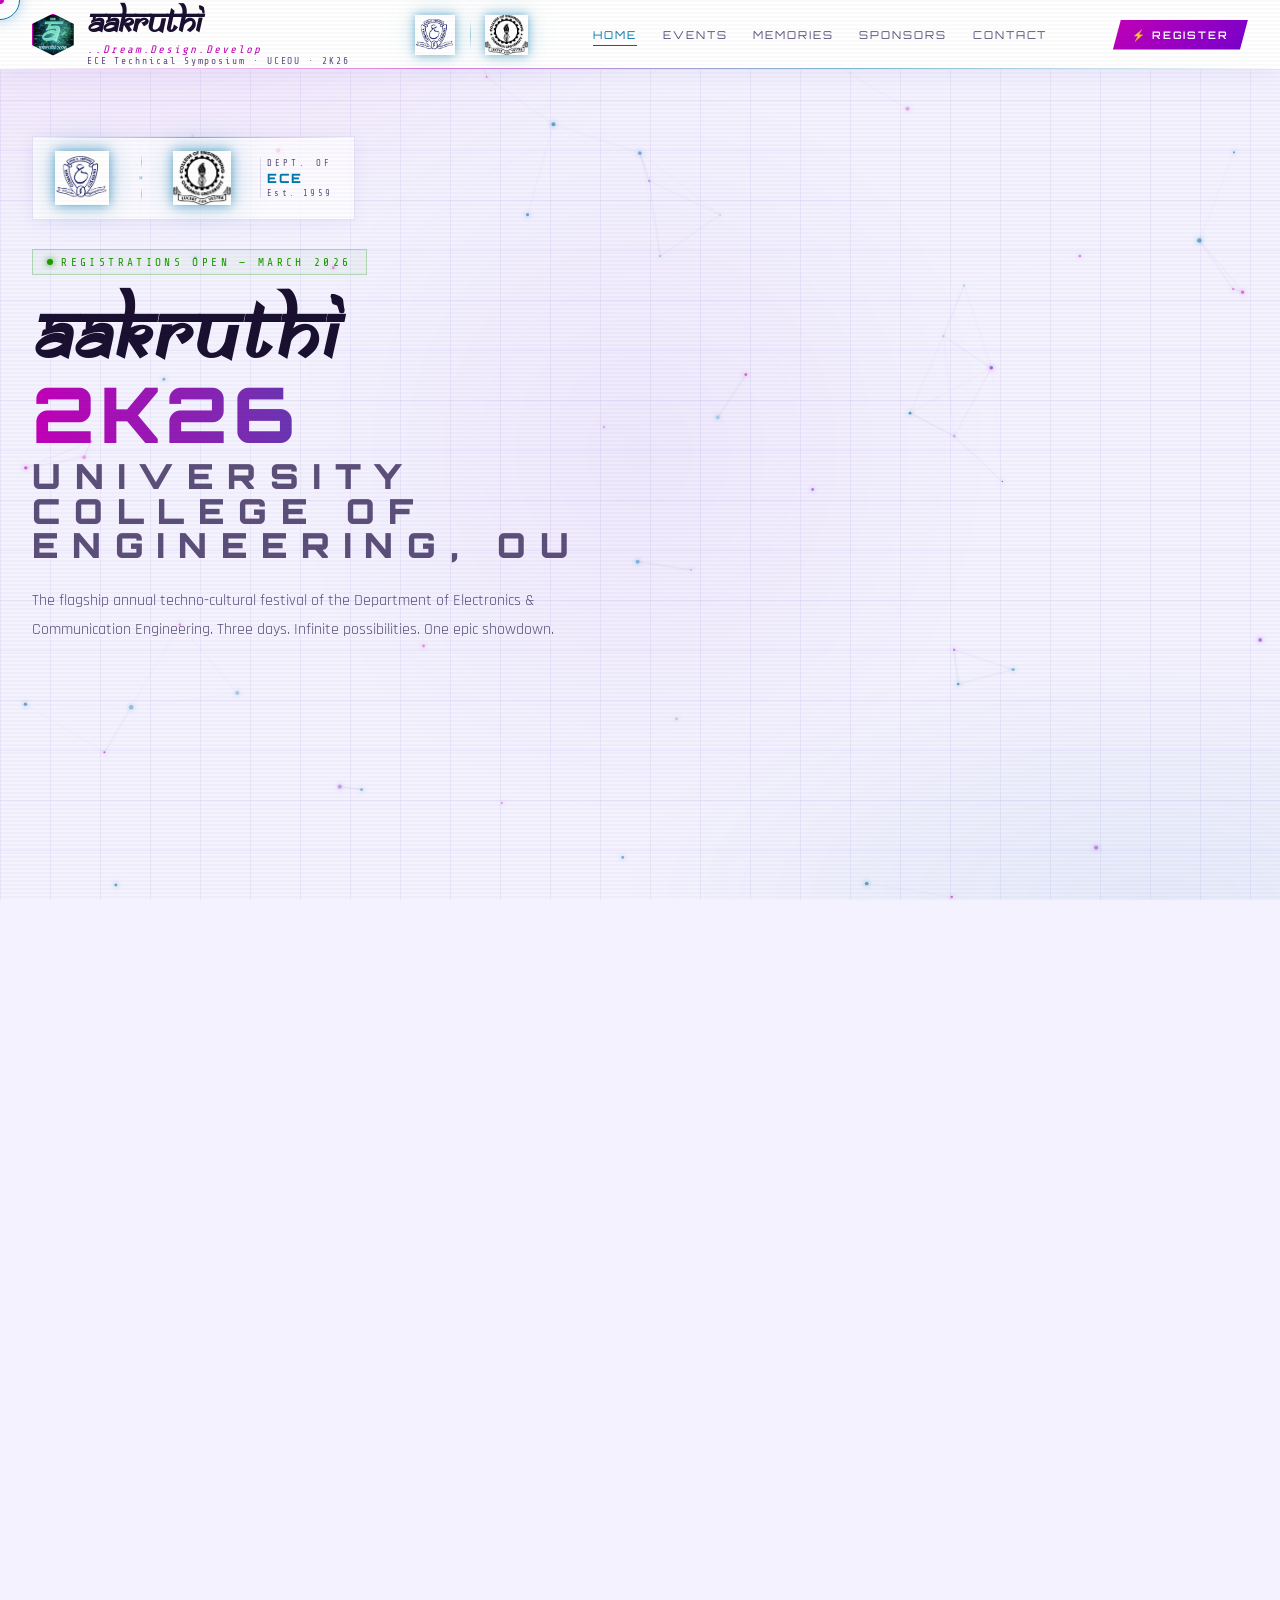
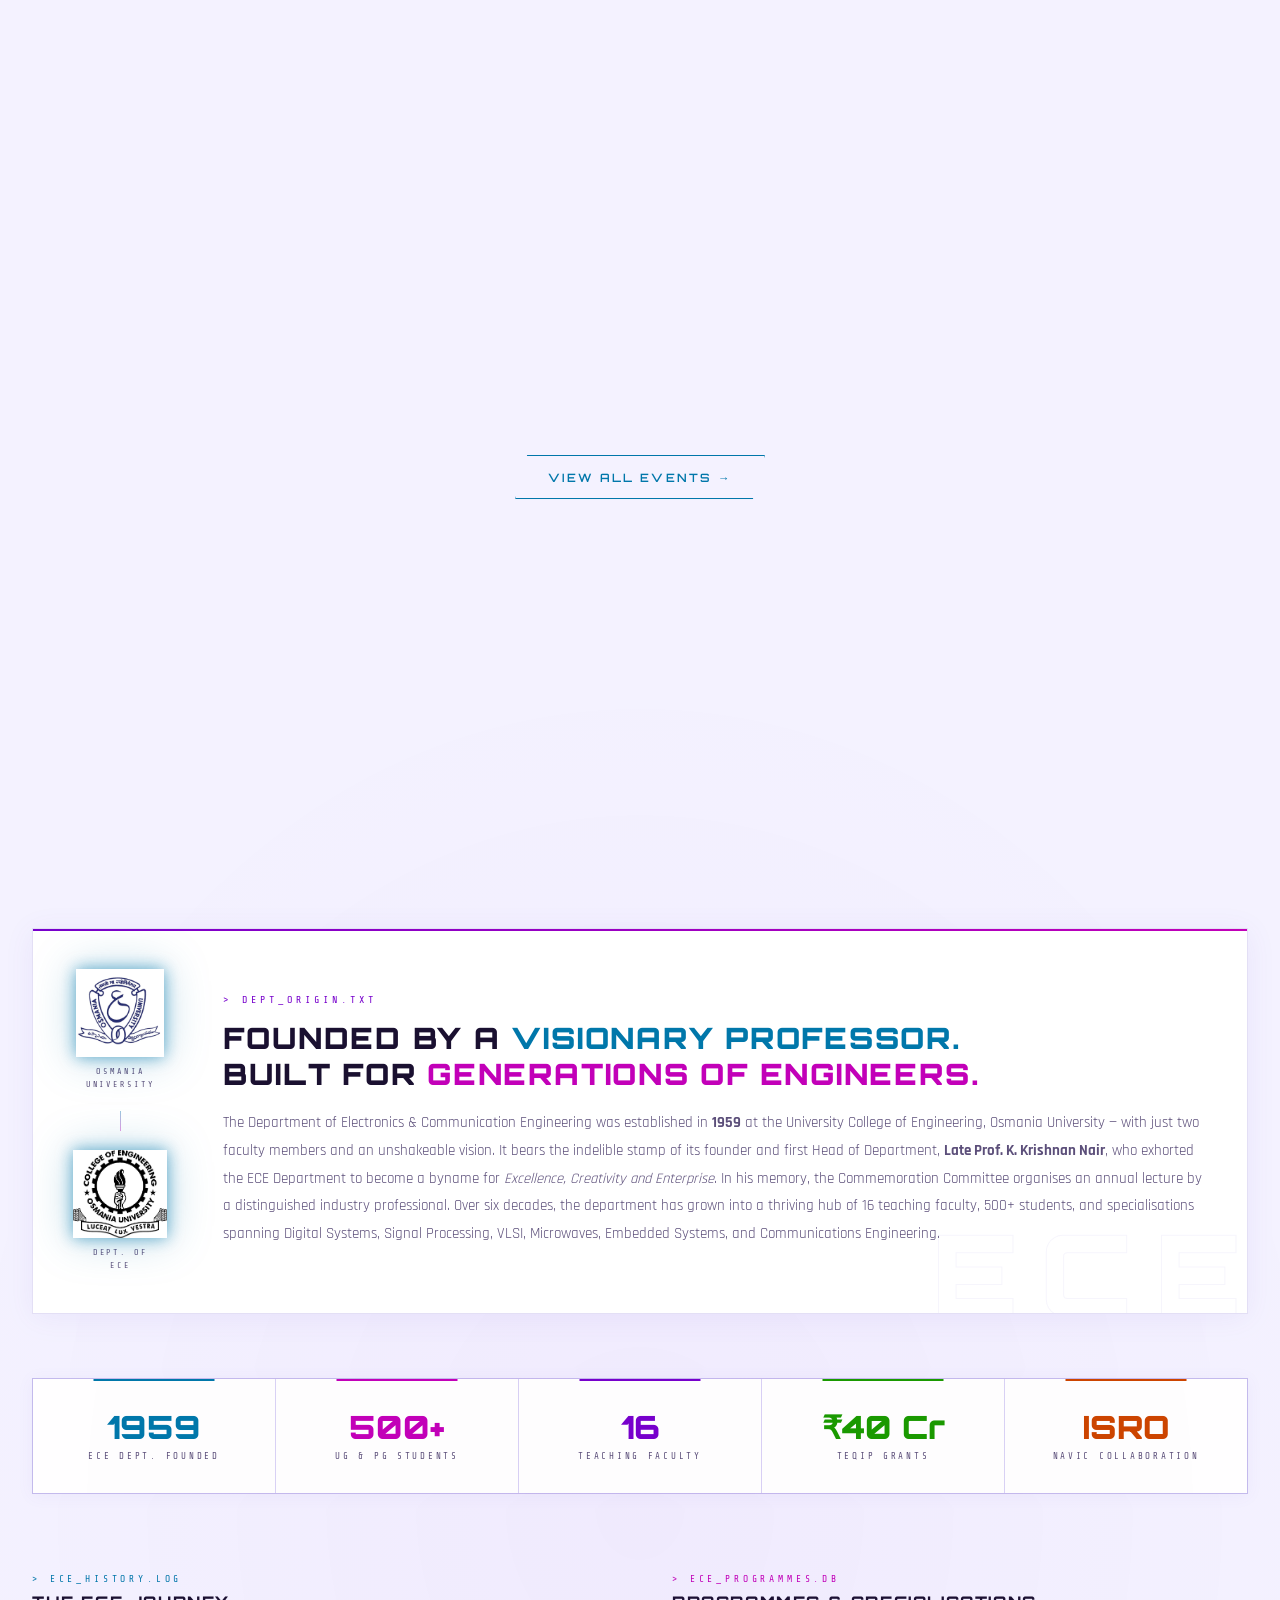
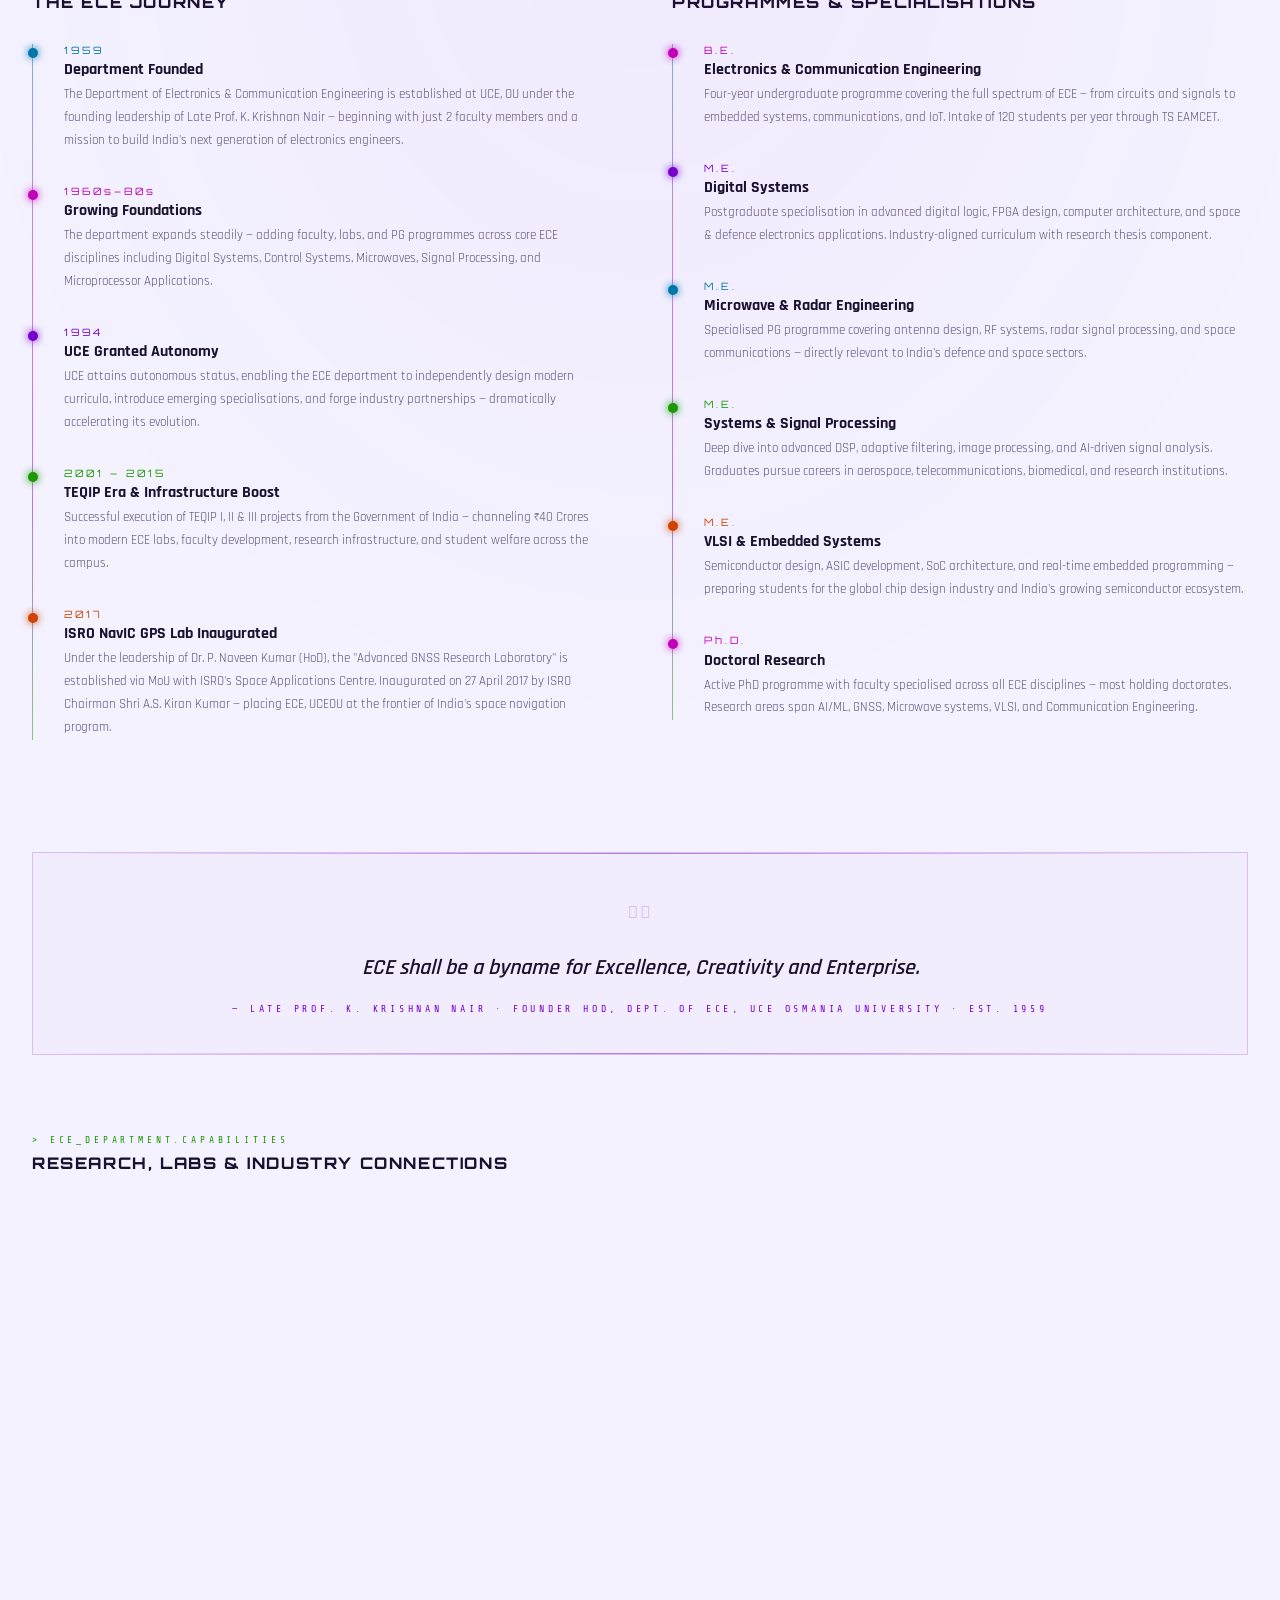
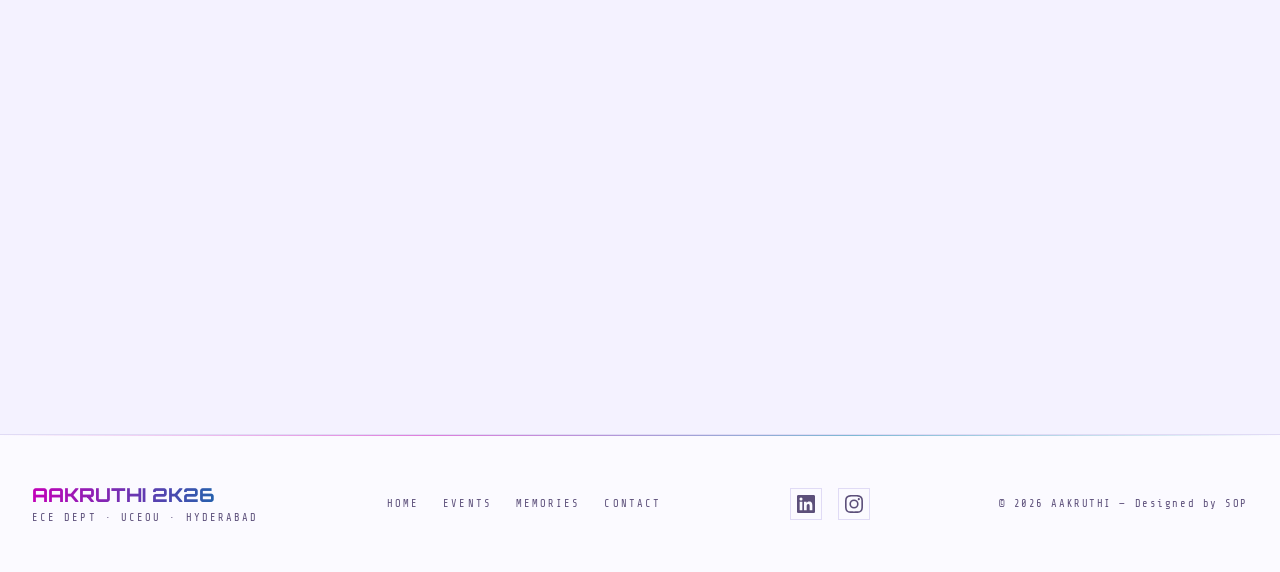
==== commit 47afd553: "After removing X account" ====
--- a/index.html
+++ b/index.html
@@ -978,25 +978,7 @@
               <a href="contact.html">Contact</a>
             </div>
             <div class="footer-socials">
-              <a
-                href="https://x.com/aakruthi_2026"
-                target="_blank"
-                rel="noopener noreferrer"
-                class="footer-social-link"
-                title="X (Twitter)"
-              >
-                <svg
-                  xmlns="http://www.w3.org/2000/svg"
-                  width="18"
-                  height="18"
-                  viewBox="0 0 24 24"
-                  fill="currentColor"
-                >
-                  <path
-                    d="M18.244 2.25h3.308l-7.227 8.26 8.502 11.24H16.17l-4.714-6.231-5.401 6.231H2.744l7.73-8.835L1.254 2.25H8.08l4.253 5.622 5.911-5.622Zm-1.161 17.52h1.833L7.084 4.126H5.117Z"
-                  />
-                </svg>
-              </a>
+            
               <a
                 href="https://www.linkedin.com/company/aakruthi-fest/"
                 target="_blank"
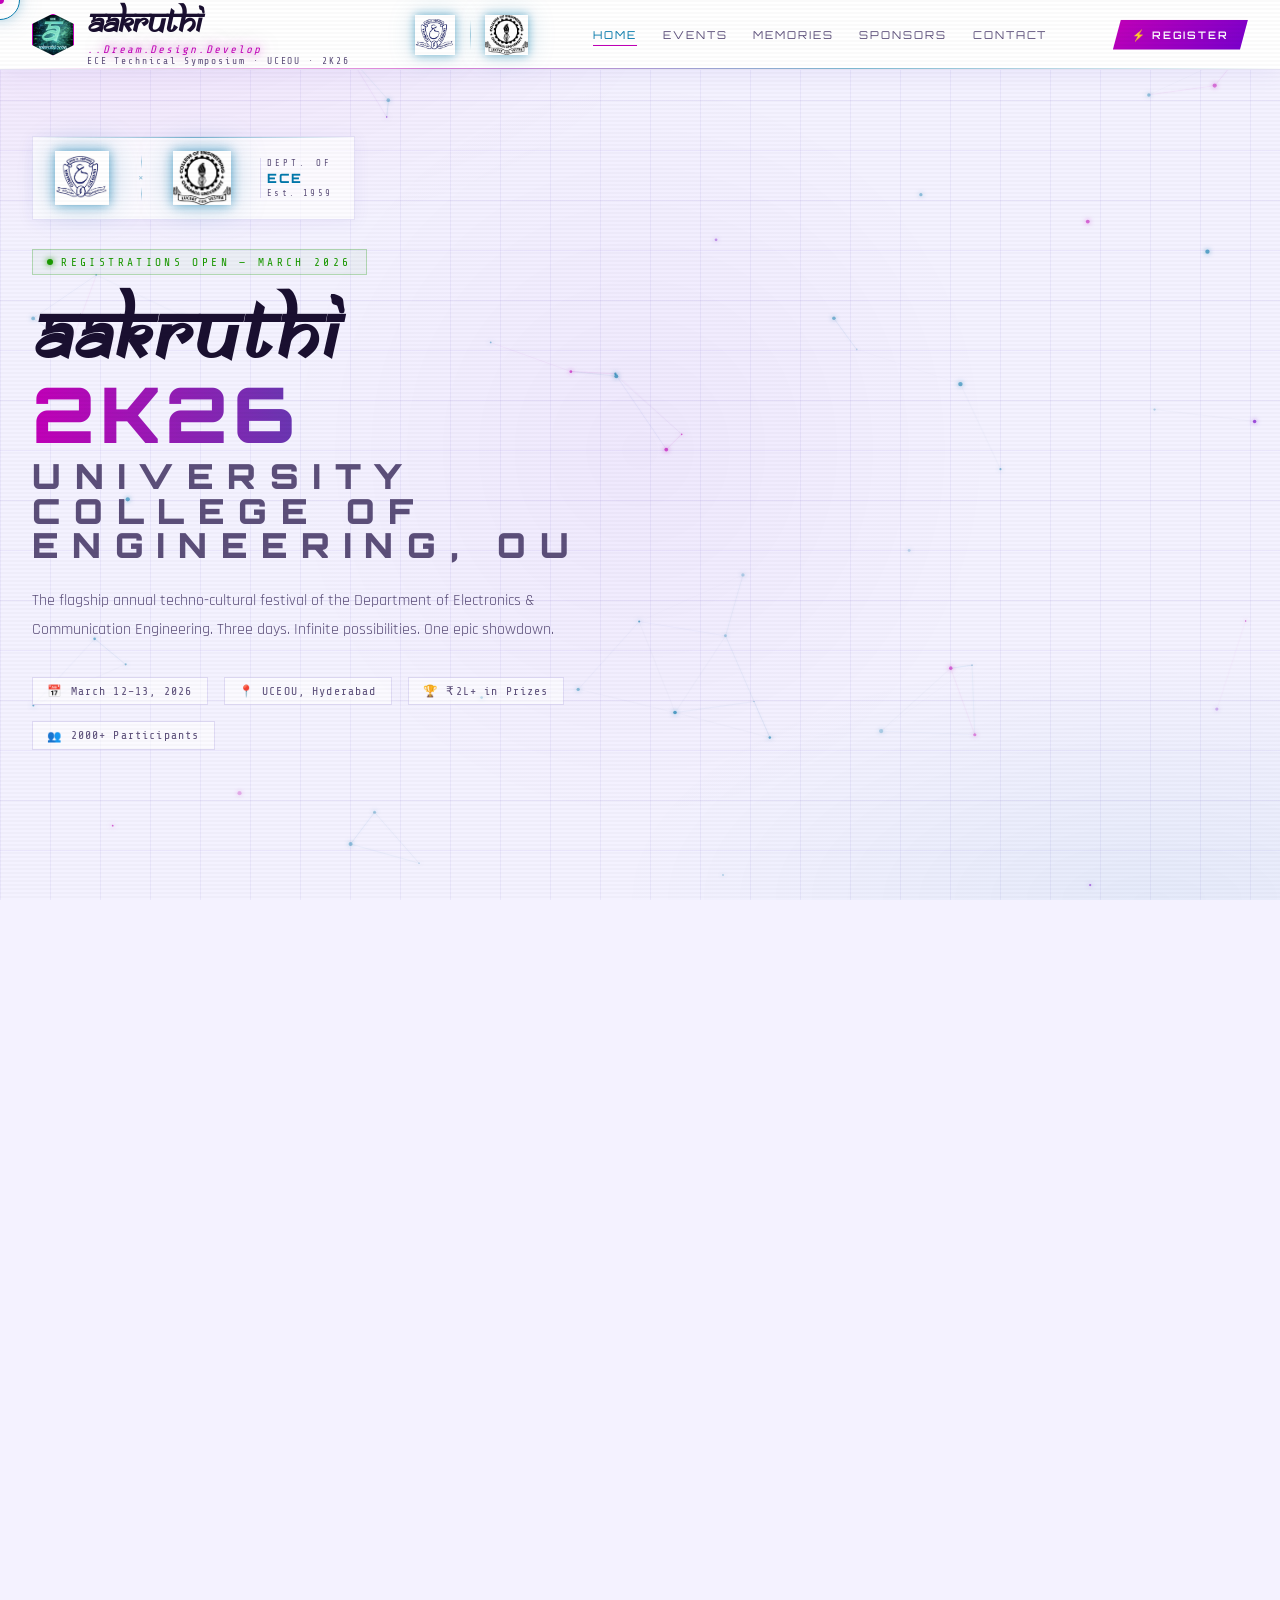
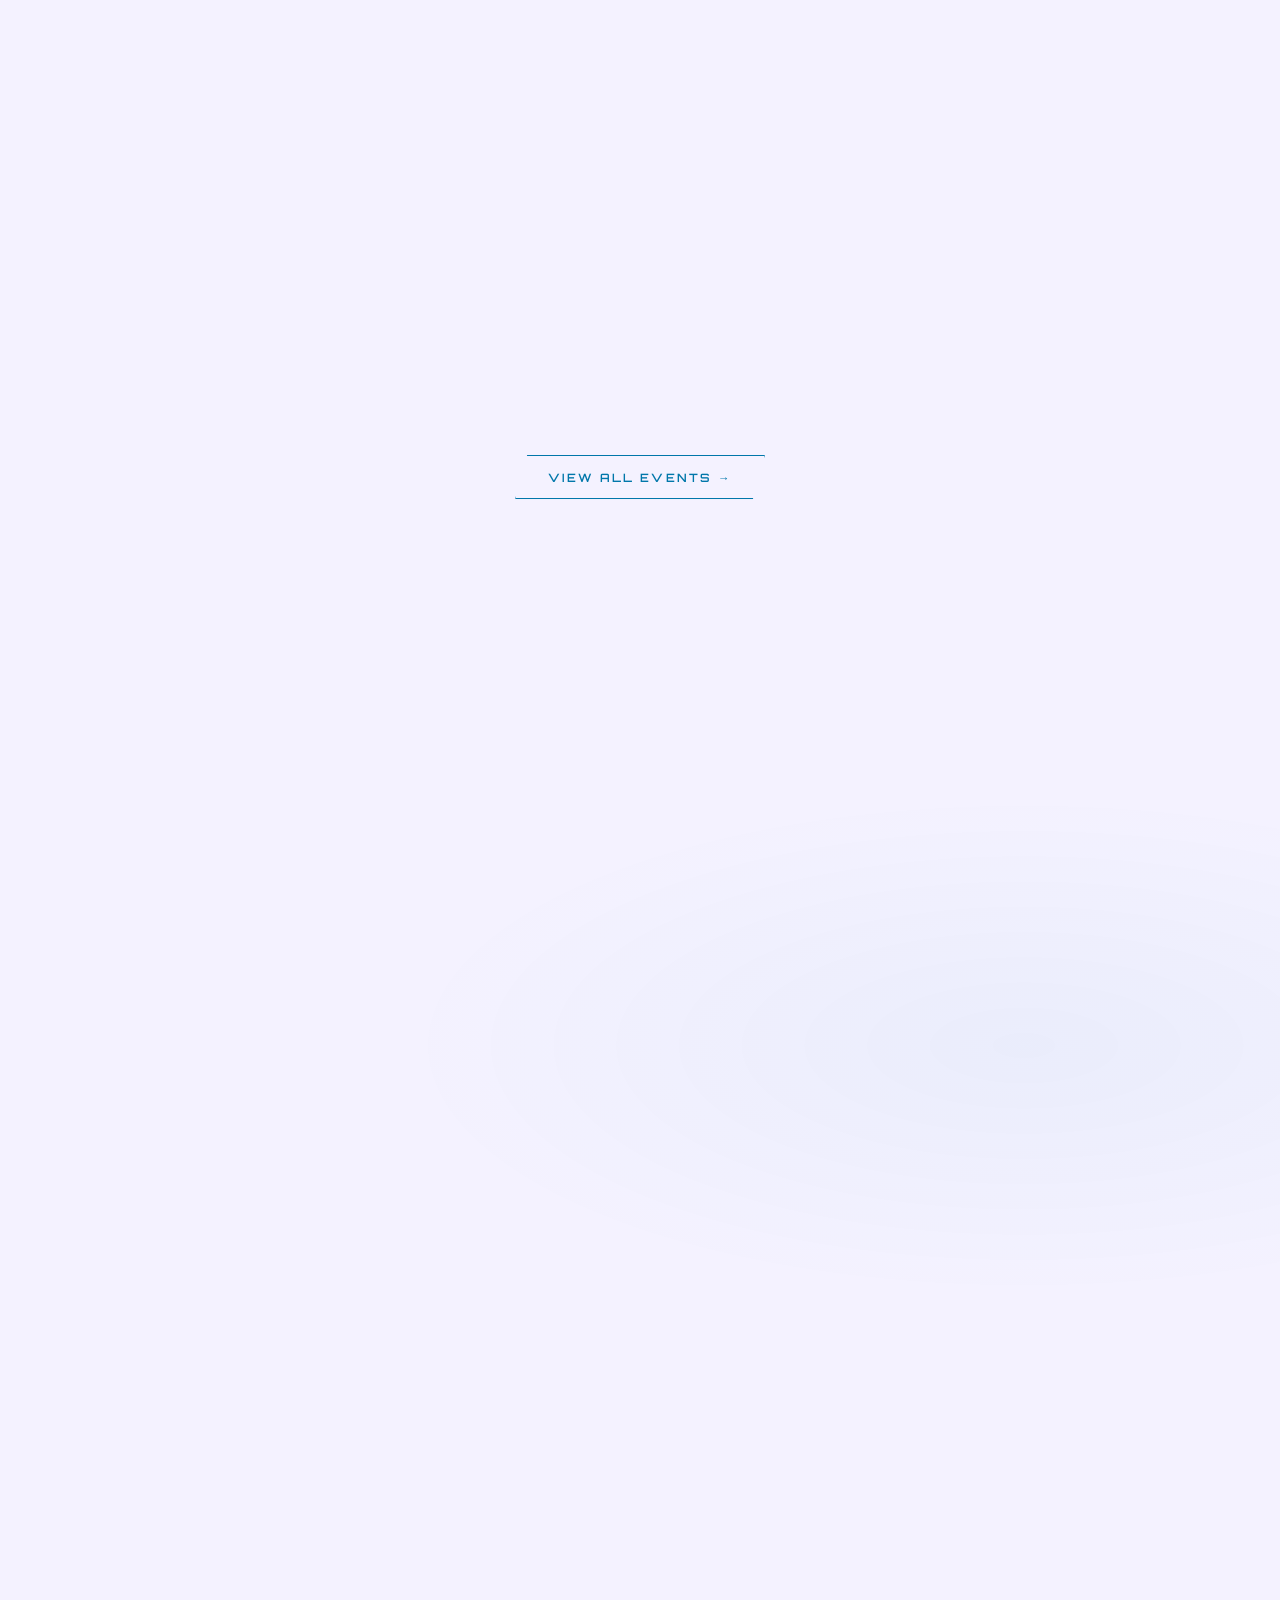
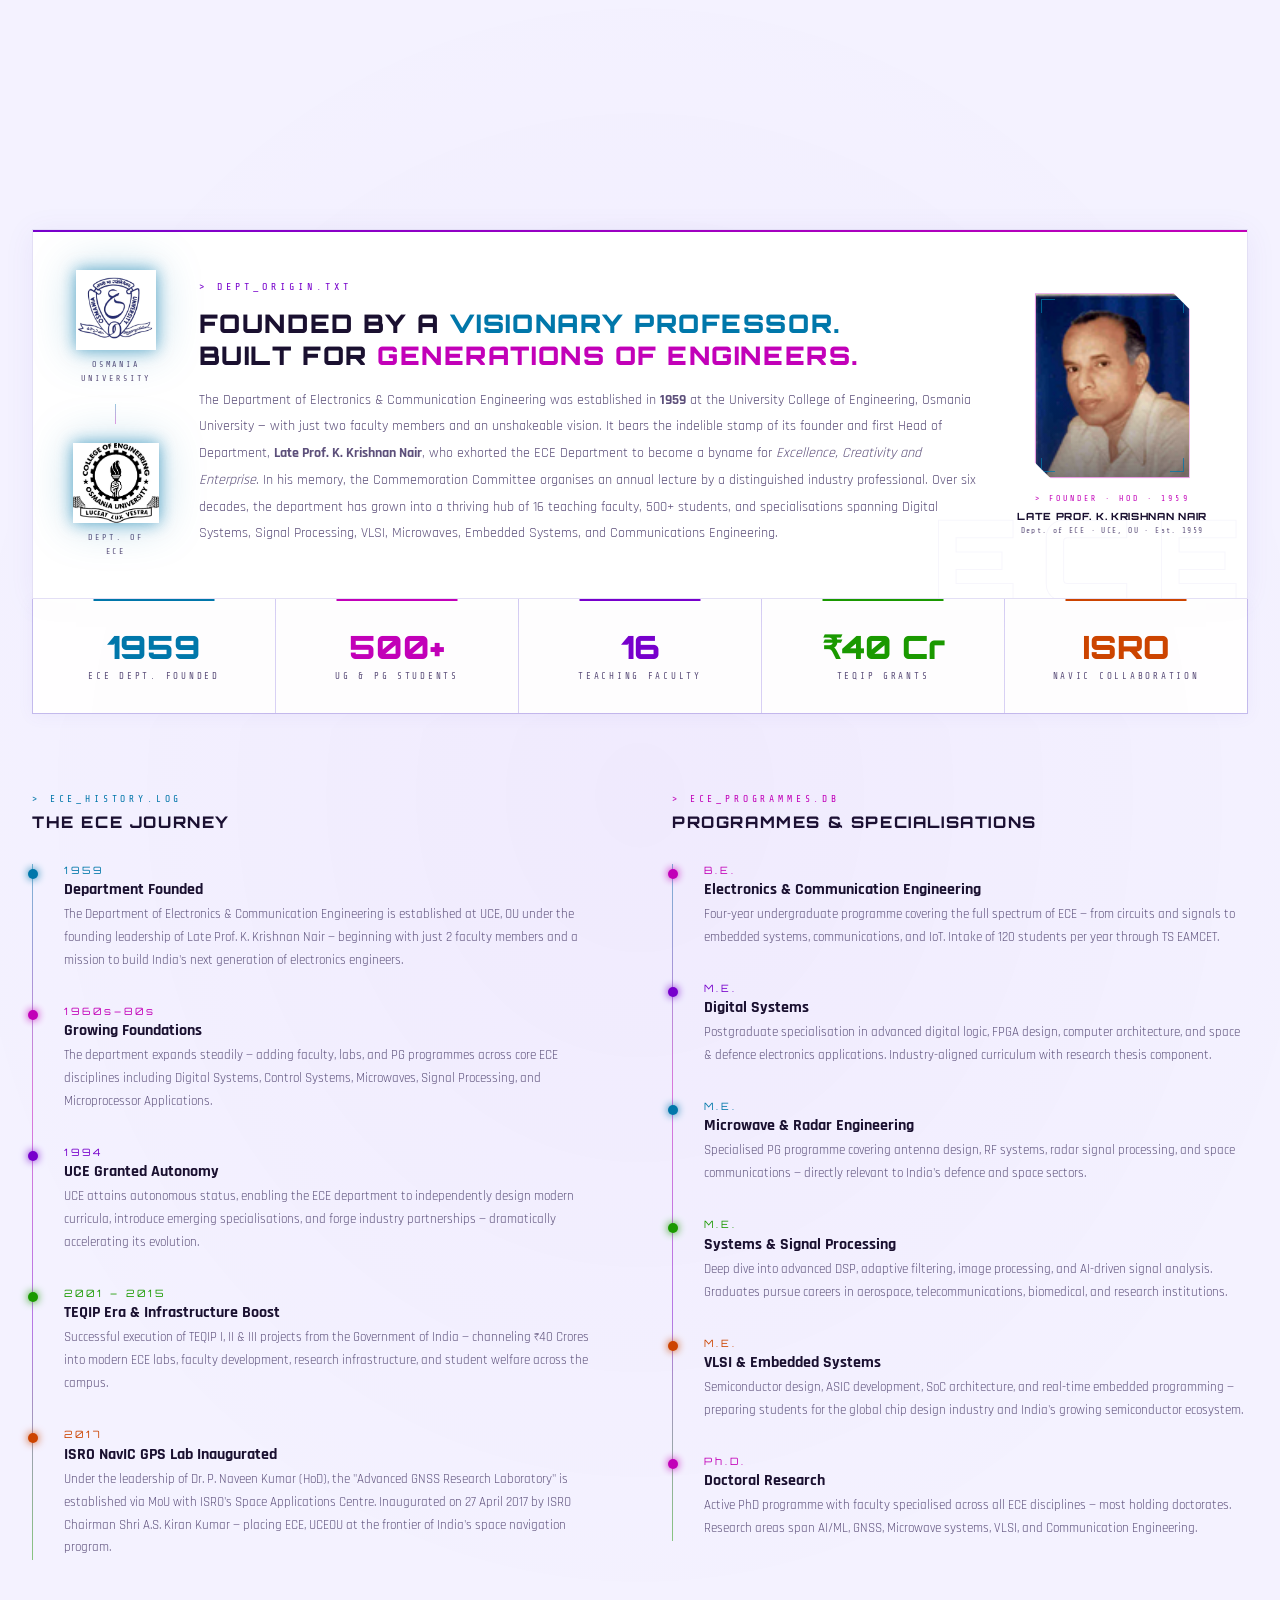
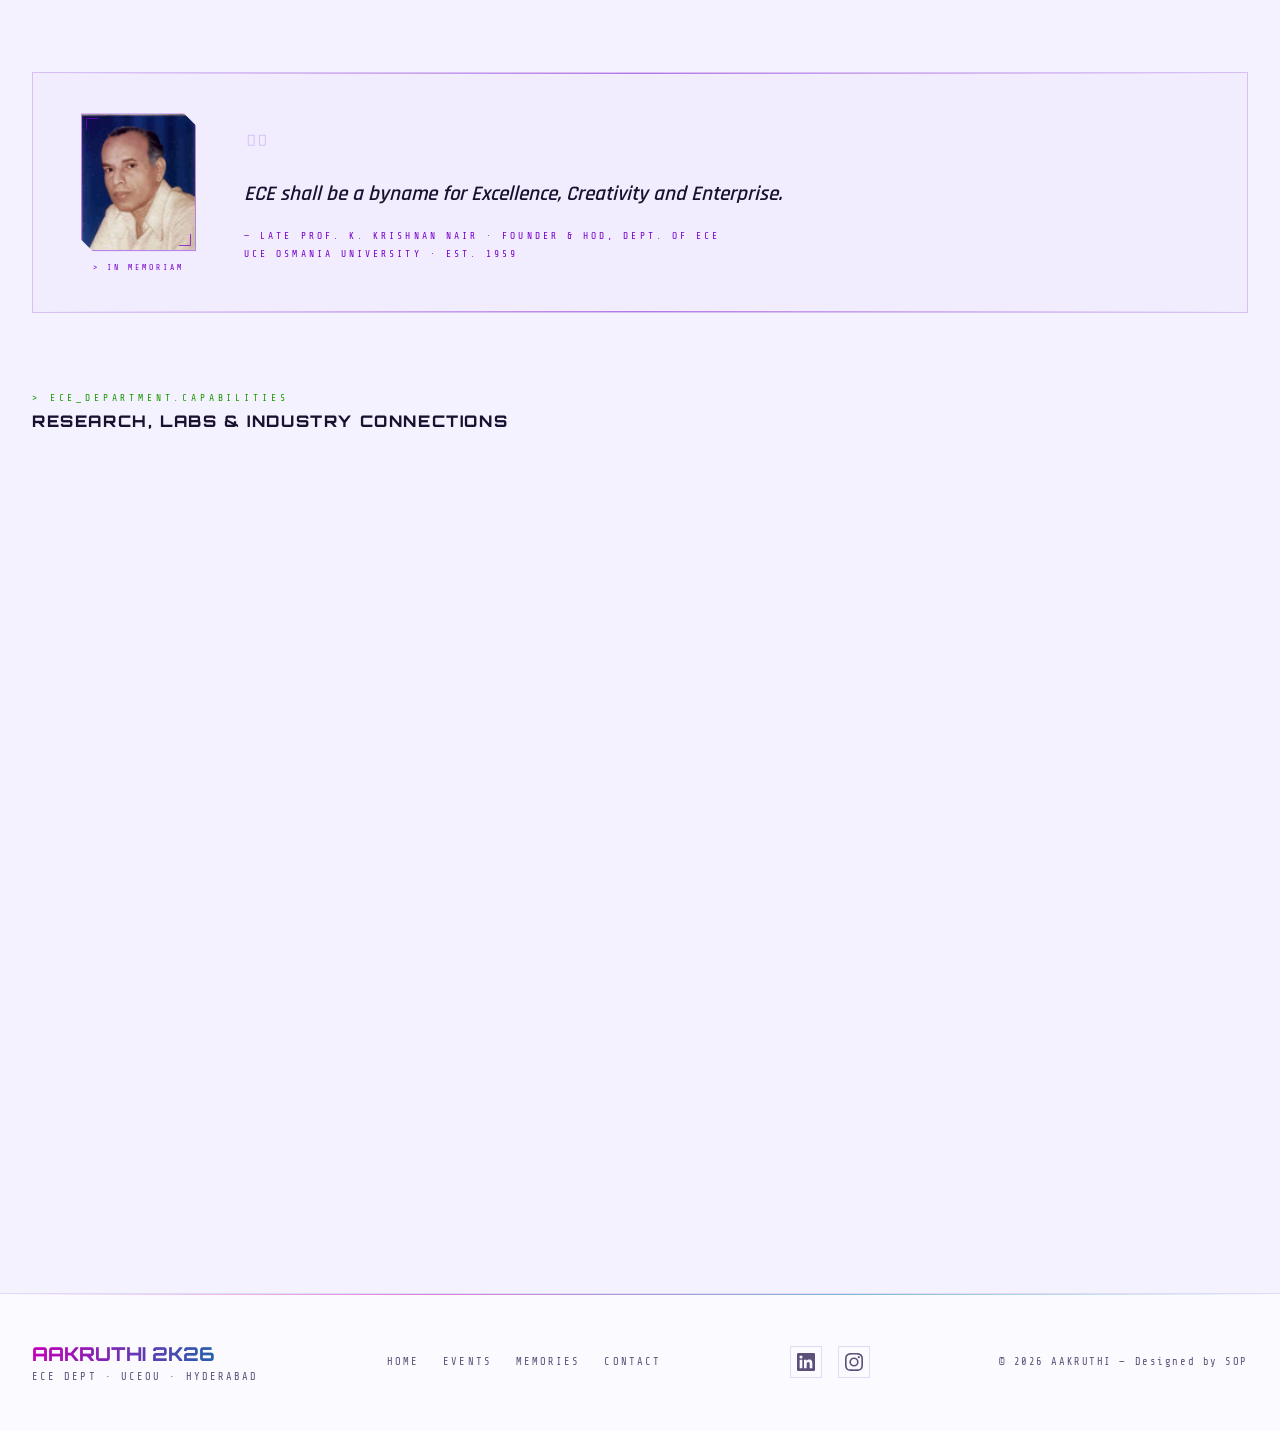
==== commit 7881c0eb: "After adding KKNairSir Elements and MISC" ====
--- a/index.html
+++ b/index.html
@@ -422,9 +422,7 @@
         <div class="container">
           <div class="section-header reveal">
             <span class="section-tag">&gt; featured_events.exe</span>
-            <h2 class="section-title">
-              Compete. <span>Create.</span> Conquer.
-            </h2>
+            <h2 class="section-title">Dream. <span> Design.</span> Develop.</h2>
             <p class="section-lead">
               From hardcore technical challenges to cultural extravaganzas —
               there's a stage for every talent.
@@ -608,6 +606,156 @@
         </div>
       </section>
 
+      <!-- ─── ABOUT OSMANIA UNIVERSITY ──────────────── -->
+      <section id="ou-about">
+        <div class="container">
+          <div class="section-header reveal">
+            <span class="section-tag">&gt; osmania_university.sys</span>
+            <h2 class="section-title">
+              107 Years of <span>Academic Legacy</span>
+            </h2>
+            <p class="section-lead">
+              Established in 1918 by Mir Osman Ali Khan, the 7th Nizam of
+              Hyderabad — Osmania University is the 7th oldest university in
+              India, the 3rd oldest in South India, and the first in the
+              erstwhile princely state of Hyderabad.
+            </p>
+          </div>
+
+          <!-- ── OU Banner ── -->
+          <div class="ou-banner reveal">
+            <div class="ou-logos-col">
+              <div class="leg-logo-wrap">
+                <img
+                  src="./assets/OU_logo.png"
+                  alt="Osmania University"
+                  class="leg-logo-img"
+                />
+                <div class="leg-logo-label">Osmania<br />University</div>
+              </div>
+              <div class="leg-logo-connector"></div>
+              <div class="leg-logo-wrap">
+                <img
+                  src="./assets/uce_logo1.png"
+                  alt="UCE Osmania"
+                  class="leg-logo-img"
+                />
+                <div class="leg-logo-label">UCE<br />Est. 1929</div>
+              </div>
+            </div>
+
+            <div class="ou-intro">
+              <span class="legacy-intro-tag">&gt; ou_profile.txt</span>
+              <h3 class="legacy-intro-title">
+                Founded by the <span class="c-blue">7th Nizam.</span><br />
+                Shaping Minds for <span class="c-pink">Over a Century.</span>
+              </h3>
+              <p class="legacy-intro-body">
+                Established through a firman issued on
+                <strong>26 April 1917</strong> by Nawab Mir Osman Ali Khan and
+                beginning operations in <strong>1918</strong>, Osmania
+                University was India's first university to adopt
+                <em>Urdu</em> as its medium of instruction. Spread across a
+                sprawling <strong>1,632-acre campus</strong> in eastern
+                Hyderabad, it today spans <strong>12 faculties</strong>,
+                <strong>53 departments</strong>, and
+                <strong>66 academic disciplines</strong> — with 8 campus
+                colleges, 4 constituent colleges, and 739 affiliated colleges
+                serving approximately <strong>4 lakh students</strong> across 6
+                districts of Telangana. Re-accredited
+                <strong>NAAC A+ Grade</strong>, and ranked in the
+                <strong>QS World Rankings 2026 (1201–1400 band)</strong>, OU
+                continues to be one of India's leading state universities. Its
+                <strong>University College of Engineering</strong>, established
+                in 1929, was the
+                <em>6th engineering college in all of British India</em> — and
+                remains the flagship technical institution of the university.
+              </p>
+            </div>
+            <div class="legacy-banner-bg-text" aria-hidden="true">OU</div>
+          </div>
+
+          <!-- ── OU Stats ── -->
+          <div class="ou-stats reveal">
+            <div class="ou-stat">
+              <div class="ou-stat-num" style="color: var(--neon-blue)">
+                1918
+              </div>
+              <div class="ou-stat-lbl">Established</div>
+              <div
+                class="ou-stat-bar"
+                style="background: var(--neon-blue)"
+              ></div>
+            </div>
+            <div class="ou-stat">
+              <div class="ou-stat-num" style="color: var(--neon-pink)">A+</div>
+              <div class="ou-stat-lbl">NAAC Grade</div>
+              <div
+                class="ou-stat-bar"
+                style="background: var(--neon-pink)"
+              ></div>
+            </div>
+            <div class="ou-stat">
+              <div class="ou-stat-num" style="color: var(--neon-purple)">
+                53
+              </div>
+              <div class="ou-stat-lbl">Departments</div>
+              <div
+                class="ou-stat-bar"
+                style="background: var(--neon-purple)"
+              ></div>
+            </div>
+            <div class="ou-stat">
+              <div class="ou-stat-num" style="color: var(--neon-green)">
+                1,632
+              </div>
+              <div class="ou-stat-lbl">Acre Campus</div>
+              <div
+                class="ou-stat-bar"
+                style="background: var(--neon-green)"
+              ></div>
+            </div>
+            <div class="ou-stat">
+              <div class="ou-stat-num" style="color: var(--neon-orange)">
+                4L+
+              </div>
+              <div class="ou-stat-lbl">Students</div>
+              <div
+                class="ou-stat-bar"
+                style="background: var(--neon-orange)"
+              ></div>
+            </div>
+            <div class="ou-stat">
+              <div class="ou-stat-num" style="color: var(--neon-gold)">739</div>
+              <div class="ou-stat-lbl">Affiliated Colleges</div>
+              <div
+                class="ou-stat-bar"
+                style="background: var(--neon-gold)"
+              ></div>
+            </div>
+            <div class="ou-stat">
+              <div class="ou-stat-num" style="color: var(--neon-blue)">340</div>
+              <div class="ou-stat-lbl">Patents Filed</div>
+              <div
+                class="ou-stat-bar"
+                style="background: var(--neon-blue)"
+              ></div>
+            </div>
+            <div class="ou-stat">
+              <div class="ou-stat-num" style="color: var(--neon-pink)">89</div>
+              <div class="ou-stat-lbl">Countries Represented</div>
+              <div
+                class="ou-stat-bar"
+                style="background: var(--neon-pink)"
+              ></div>
+            </div>
+          </div>
+
+          <!-- ── OU Highlights Grid ── -->
+      
+        </div>
+      </section>
+      <!-- ─── ECE DEPARTMENT LEGACY ──────────────────── -->
       <!-- ─── ECE DEPARTMENT LEGACY ──────────────────── -->
       <section id="legacy">
         <div class="container">
@@ -624,7 +772,9 @@
             </p>
           </div>
 
+          <!-- ── Legacy Banner ── -->
           <div class="legacy-banner reveal">
+            <!-- Logos col -->
             <div class="legacy-logos-col">
               <div class="leg-logo-wrap">
                 <img
@@ -645,6 +795,7 @@
               </div>
             </div>
 
+            <!-- Intro text -->
             <div class="legacy-intro">
               <span class="legacy-intro-tag">&gt; dept_origin.txt</span>
               <h3 class="legacy-intro-title">
@@ -669,9 +820,38 @@
                 Communications Engineering.
               </p>
             </div>
+
+            <!-- ── Founder Portrait ── -->
+            <div class="founder-portrait-wrap">
+              <div class="founder-portrait-frame">
+                <img
+                  src="./assets/kknairsir.jpg"
+                  alt="Late Prof. K. Krishnan Nair — Founder HoD, ECE Dept."
+                  class="founder-portrait-img"
+                />
+                <div class="founder-portrait-overlay"></div>
+                <div class="founder-portrait-corner tl"></div>
+                <div class="founder-portrait-corner tr"></div>
+                <div class="founder-portrait-corner bl"></div>
+                <div class="founder-portrait-corner br"></div>
+              </div>
+              <div class="founder-portrait-meta">
+                <div class="founder-portrait-tag">
+                  &gt; FOUNDER · HoD · 1959
+                </div>
+                <div class="founder-portrait-name">
+                  Late Prof. K. Krishnan Nair
+                </div>
+                <div class="founder-portrait-sub">
+                  Dept. of ECE · UCE, OU · Est. 1959
+                </div>
+              </div>
+            </div>
+
             <div class="legacy-banner-bg-text" aria-hidden="true">ECE</div>
           </div>
 
+          <!-- ── Stats ── -->
           <div class="legacy-stats reveal">
             <div class="legacy-stat">
               <div class="stat-num">1959</div>
@@ -679,7 +859,7 @@
             </div>
             <div class="legacy-stat">
               <div class="stat-num">500+</div>
-              <div class="stat-lbl">UG & PG Students</div>
+              <div class="stat-lbl">UG &amp; PG Students</div>
             </div>
             <div class="legacy-stat">
               <div class="stat-num">16</div>
@@ -695,6 +875,7 @@
             </div>
           </div>
 
+          <!-- ── Two Col Timeline ── -->
           <div class="legacy-two-col">
             <div>
               <div class="block-header reveal">
@@ -842,17 +1023,38 @@
             </div>
           </div>
 
+          <!-- ── Quote with Portrait ── -->
           <div class="legacy-quote reveal">
-            <span class="q-mark">"</span>
-            <div class="q-text">
-              ECE shall be a byname for Excellence, Creativity and Enterprise.
-            </div>
-            <div class="q-source">
-              — Late Prof. K. Krishnan Nair · Founder HoD, Dept. of ECE, UCE
-              Osmania University · Est. 1959
-            </div>
-          </div>
-
+            <div class="legacy-quote-inner">
+              <div class="lq-portrait-col">
+                <div class="lq-portrait-frame">
+                  <img
+                    src="./assets/kknairsir.jpg"
+                    alt="Late Prof. K. Krishnan Nair"
+                    class="lq-portrait-img"
+                  />
+                  <div class="lq-portrait-glow"></div>
+                  <div class="lq-corner lq-tl"></div>
+                  <div class="lq-corner lq-br"></div>
+                </div>
+                <div class="lq-in-memoriam">&gt; IN MEMORIAM</div>
+              </div>
+              <div class="lq-text-col">
+                <span class="q-mark">"</span>
+                <div class="q-text">
+                  ECE shall be a byname for Excellence, Creativity and
+                  Enterprise.
+                </div>
+                <div class="q-source">
+                  — Late Prof. K. Krishnan Nair · Founder &amp; HoD, Dept. of
+                  ECE<br />
+                  UCE Osmania University · Est. 1959
+                </div>
+              </div>
+            </div>
+          </div>
+
+          <!-- ── Research & Labs ── -->
           <div class="block-header reveal" style="margin-top: 3rem">
             <span class="block-tag green"
               >&gt; ece_department.capabilities</span
@@ -863,7 +1065,6 @@
           </div>
 
           <div class="ece-grid reveal">
-            <!-- ── ISRO NavIC / Advanced GNSS ── -->
             <div class="ece-card">
               <span class="ece-icon">🛰️</span>
               <div class="ece-title">Advanced GNSS Research Laboratory</div>
@@ -877,8 +1078,6 @@
                 navigation programme.
               </div>
             </div>
-
-            <!-- ── Centre of AI & Integrated Circuits ── -->
             <div class="ece-card">
               <span class="ece-icon">🤖</span>
               <div class="ece-title">
@@ -893,8 +1092,6 @@
                 deep learning accelerator development.
               </div>
             </div>
-
-            <!-- ── CV Raman Heterogeneous Computing Lab ── -->
             <div class="ece-card">
               <span class="ece-icon">⚙️</span>
               <div class="ece-title">
@@ -908,8 +1105,6 @@
                 real-world ECE applications.
               </div>
             </div>
-
-            <!-- ── EMAGIA ── -->
             <div class="ece-card">
               <span class="ece-icon">📡</span>
               <div class="ece-title">EMAGIA Laboratory</div>
@@ -921,8 +1116,6 @@
                 bridging fundamental EM theory with cutting-edge applied ECE.
               </div>
             </div>
-
-            <!-- ── Centre for Excellence in Microwave Engineering ── -->
             <div class="ece-card">
               <span class="ece-icon">📶</span>
               <div class="ece-title">
@@ -936,8 +1129,6 @@
                 systems.
               </div>
             </div>
-
-            <!-- ── TEQIP Grants ── -->
             <div class="ece-card">
               <span class="ece-icon">💰</span>
               <div class="ece-title">₹40 Cr TEQIP Grants</div>
@@ -948,8 +1139,6 @@
                 welfare programmes.
               </div>
             </div>
-
-            <!-- ── Prof. K. Krishnan Nair Lecture Series ── -->
             <div class="ece-card">
               <span class="ece-icon">🎓</span>
               <div class="ece-title">Prof. K. Krishnan Nair Lecture Series</div>
@@ -978,7 +1167,6 @@
               <a href="contact.html">Contact</a>
             </div>
             <div class="footer-socials">
-            
               <a
                 href="https://www.linkedin.com/company/aakruthi-fest/"
                 target="_blank"
--- a/style.css
+++ b/style.css
@@ -20,8 +20,8 @@
   --glow-gold: 0 0 12px #b8860b40, 0 0 28px #b8860b20;
 }
 @font-face {
-  font-family: 'Samarkan';
-  src: url('./assets/fonts/SamarkanOblique-BXew.ttf') format('truetype');
+  font-family: "Samarkan";
+  src: url("./assets/fonts/SamarkanOblique-BXew.ttf") format("truetype");
   font-weight: normal;
   font-style: normal;
 }
@@ -308,7 +308,7 @@
   flex-direction: column;
 }
 .nav-title {
-  font-family: 'Samarkan', serif;
+  font-family: "Samarkan", serif;
   font-size: 2rem;
   font-weight: 700;
   color: var(--text);
@@ -328,6 +328,7 @@
   font-family: "Share Tech Mono", monospace;
   font-size: 0.68rem;
   color: var(--neon-pink);
+  text-shadow: 0 0 8px rgba(194, 0, 184, 0.8), 0 0 20px rgba(194, 0, 184, 0.5), 0 0 40px rgba(194, 0, 184, 0.3);
   letter-spacing: 0.18em;
   white-space: nowrap;
   font-style: italic;
@@ -735,7 +736,7 @@
   letter-spacing: 0.05em;
 }
 .hero-title .line1 {
-  font-family: 'Samarkan', serif;
+  font-family: "Samarkan", serif;
   display: block;
   color: var(--text);
 }
@@ -1230,6 +1231,9 @@
 }
 
 /* ─── LEGACY ─────────────────────────────────────── */
+/* ════════════════════════════════════════════════════
+   LEGACY SECTION
+   ════════════════════════════════════════════════════ */
 #legacy {
   padding: 7rem 0 6rem;
   position: relative;
@@ -1245,17 +1249,20 @@
   );
   pointer-events: none;
 }
+
+/* ── Banner ──────────────────────────────────────── */
 .legacy-banner {
   display: flex;
   align-items: center;
-  gap: 3.5rem;
-  margin-bottom: 4rem;
+  gap: 2.5rem;
+  margin-bottom: 0;
   padding: 2.5rem;
   border: 1px solid var(--border);
   background: var(--bg-card);
   position: relative;
   overflow: hidden;
   box-shadow: 0 4px 28px rgba(100, 80, 200, 0.08);
+  flex-wrap: nowrap;
 }
 .legacy-banner::before {
   content: "";
@@ -1281,16 +1288,19 @@
   font-size: 7rem;
   font-weight: 900;
   color: transparent;
-  -webkit-text-stroke: 1px rgba(100, 80, 200, 0.06);
+  -webkit-text-stroke: 1px rgba(100, 80, 200, 0.05);
   letter-spacing: 0.2em;
   line-height: 1;
   pointer-events: none;
   user-select: none;
 }
+
+/* ── Logos column ─────────────────────────────────── */
 .legacy-logos-col {
   display: flex;
   flex-direction: column;
   align-items: center;
+
   gap: 1.2rem;
   flex-shrink: 0;
 }
@@ -1301,7 +1311,7 @@
   gap: 0.5rem;
 }
 .leg-logo-img {
-  height: 88px;
+  height: 80px;
   width: auto;
   filter: drop-shadow(0 0 8px rgba(0, 119, 170, 0.6))
     drop-shadow(0 0 20px rgba(0, 119, 170, 0.25));
@@ -1329,8 +1339,11 @@
   background: linear-gradient(180deg, var(--neon-blue), var(--neon-pink));
   opacity: 0.4;
 }
+
+/* ── Intro text ───────────────────────────────────── */
 .legacy-intro {
   flex: 1;
+  min-width: 0;
 }
 .legacy-intro-tag {
   font-family: "Share Tech Mono", monospace;
@@ -1343,7 +1356,7 @@
 }
 .legacy-intro-title {
   font-family: "Orbitron", sans-serif;
-  font-size: clamp(1.3rem, 2.3vw, 1.85rem);
+  font-size: clamp(1.1rem, 2vw, 1.75rem);
   font-weight: 900;
   text-transform: uppercase;
   letter-spacing: 0.06em;
@@ -1357,17 +1370,147 @@
   color: var(--neon-pink);
 }
 .legacy-intro-body {
-  font-size: 0.91rem;
+  font-size: 0.88rem;
   color: var(--text-muted);
   line-height: 1.9;
 }
 
+/* ════════════════════════════════════════════════════
+   FOUNDER PORTRAIT — BANNER
+   ════════════════════════════════════════════════════ */
+.founder-portrait-wrap {
+  display: flex;
+  flex-direction: column;
+  align-items: center;
+  gap: 1rem;
+  flex-shrink: 0;
+  z-index: 1;
+}
+.founder-portrait-frame {
+  position: relative;
+  width: 155px;
+  height: 185px;
+  overflow: hidden;
+  border: 1.5px solid rgba(194, 0, 184, 0.4);
+  clip-path: polygon(
+    0 0,
+    calc(100% - 16px) 0,
+    100% 16px,
+    100% 100%,
+    16px 100%,
+    0 calc(100% - 16px)
+  );
+  box-shadow:
+    0 0 0 4px rgba(194, 0, 184, 0.05),
+    0 8px 32px rgba(194, 0, 184, 0.18);
+  transition:
+    border-color 0.3s,
+    box-shadow 0.3s;
+}
+.founder-portrait-frame:hover {
+  border-color: rgba(0, 119, 170, 0.6);
+  box-shadow:
+    0 0 0 4px rgba(0, 119, 170, 0.08),
+    0 12px 40px rgba(0, 119, 170, 0.22);
+}
+.founder-portrait-img {
+  width: 100%;
+  height: 100%;
+  object-fit: cover;
+  object-position: center top;
+  display: block;
+  filter: sepia(0.1) contrast(1.06) brightness(0.97);
+  transition:
+    filter 0.4s,
+    transform 0.45s;
+}
+.founder-portrait-frame:hover .founder-portrait-img {
+  filter: sepia(0) contrast(1.09) brightness(1.02);
+  transform: scale(1.04);
+}
+.founder-portrait-overlay {
+  position: absolute;
+  inset: 0;
+  background: linear-gradient(
+    180deg,
+    transparent 55%,
+    rgba(10, 10, 25, 0.5) 100%
+  );
+  pointer-events: none;
+}
+
+/* Corner brackets */
+.founder-portrait-corner {
+  position: absolute;
+  width: 14px;
+  height: 14px;
+  border-color: var(--neon-blue);
+  border-style: solid;
+  opacity: 0.75;
+  transition: opacity 0.3s;
+}
+.founder-portrait-frame:hover .founder-portrait-corner {
+  opacity: 1;
+}
+.founder-portrait-corner.tl {
+  top: 5px;
+  left: 5px;
+  border-width: 1.5px 0 0 1.5px;
+}
+.founder-portrait-corner.tr {
+  top: 5px;
+  right: 5px;
+  border-width: 1.5px 1.5px 0 0;
+}
+.founder-portrait-corner.bl {
+  bottom: 5px;
+  left: 5px;
+  border-width: 0 0 1.5px 1.5px;
+}
+.founder-portrait-corner.br {
+  bottom: 5px;
+  right: 5px;
+  border-width: 0 1.5px 1.5px 0;
+}
+
+.founder-portrait-meta {
+  text-align: center;
+}
+.founder-portrait-tag {
+  font-family: "Share Tech Mono", monospace;
+  font-size: 0.5rem;
+  letter-spacing: 0.38em;
+  color: var(--neon-pink);
+  margin-bottom: 0.35rem;
+  text-transform: uppercase;
+}
+.founder-portrait-name {
+  font-family: "Orbitron", sans-serif;
+  font-size: 0.62rem;
+  font-weight: 800;
+  letter-spacing: 0.07em;
+  text-transform: uppercase;
+  color: var(--text);
+  line-height: 1.45;
+}
+.founder-portrait-sub {
+  font-family: "Share Tech Mono", monospace;
+  font-size: 0.48rem;
+  letter-spacing: 0.18em;
+  color: var(--text-muted);
+  margin-top: 0.2rem;
+}
+
+/* ════════════════════════════════════════════════════
+   LEGACY STATS
+   ════════════════════════════════════════════════════ */
 .legacy-stats {
   display: grid;
   grid-template-columns: repeat(5, 1fr);
   gap: 1px;
   background: var(--border);
   border: 1px solid var(--border);
+  border-top: none;
   margin-bottom: 5rem;
   box-shadow: 0 2px 16px rgba(100, 80, 200, 0.06);
 }
@@ -1435,6 +1578,9 @@
   text-transform: uppercase;
 }
 
+/* ════════════════════════════════════════════════════
+   LEGACY TWO-COL TIMELINE
+   ════════════════════════════════════════════════════ */
 .legacy-two-col {
   display: grid;
   grid-template-columns: 1fr 1fr;
@@ -1472,7 +1618,6 @@
   text-transform: uppercase;
   color: var(--text);
 }
-
 .timeline {
   position: relative;
   padding-left: 2rem;
@@ -1541,19 +1686,19 @@
   letter-spacing: 0.3em;
   margin-bottom: 0.2rem;
 }
-.tl-year.y1 {
+.y1 {
   color: var(--neon-blue);
 }
-.tl-year.y2 {
+.y2 {
   color: var(--neon-pink);
 }
-.tl-year.y3 {
+.y3 {
   color: var(--neon-purple);
 }
-.tl-year.y4 {
+.y4 {
   color: var(--neon-green);
 }
-.tl-year.y5 {
+.y5 {
   color: var(--neon-orange);
 }
 .tl-title {
@@ -1569,13 +1714,15 @@
   line-height: 1.75;
 }
 
+/* ════════════════════════════════════════════════════
+   LEGACY QUOTE WITH PORTRAIT
+   ════════════════════════════════════════════════════ */
 .legacy-quote {
   border: 1px solid rgba(119, 0, 204, 0.2);
   background: rgba(119, 0, 204, 0.02);
-  padding: 2.5rem 3rem;
-  text-align: center;
   position: relative;
   margin-bottom: 5rem;
+  overflow: hidden;
 }
 .legacy-quote::before {
   content: "";
@@ -1607,33 +1754,130 @@
   );
   opacity: 0.5;
 }
+.legacy-quote-inner {
+  display: flex;
+  align-items: center;
+  gap: 3rem;
+  padding: 2.5rem 3rem;
+}
+
+/* Portrait col */
+.lq-portrait-col {
+  display: flex;
+  flex-direction: column;
+  align-items: center;
+  gap: 0.75rem;
+  flex-shrink: 0;
+}
+.lq-portrait-frame {
+  position: relative;
+  width: 115px;
+  height: 138px;
+  overflow: hidden;
+  border: 1.5px solid rgba(119, 0, 204, 0.45);
+  clip-path: polygon(
+    0 0,
+    calc(100% - 12px) 0,
+    100% 12px,
+    100% 100%,
+    12px 100%,
+    0 calc(100% - 12px)
+  );
+  box-shadow: 0 0 24px rgba(119, 0, 204, 0.18);
+  transition:
+    border-color 0.3s,
+    box-shadow 0.3s;
+}
+.lq-portrait-frame:hover {
+  border-color: rgba(194, 0, 184, 0.65);
+  box-shadow: 0 0 32px rgba(194, 0, 184, 0.25);
+}
+.lq-portrait-img {
+  width: 100%;
+  height: 100%;
+  object-fit: cover;
+  object-position: center top;
+  display: block;
+  filter: grayscale(25%) contrast(1.06) brightness(0.96);
+  transition:
+    filter 0.4s,
+    transform 0.45s;
+}
+.lq-portrait-frame:hover .lq-portrait-img {
+  filter: grayscale(0%) contrast(1.09) brightness(1.02);
+  transform: scale(1.04);
+}
+.lq-portrait-glow {
+  position: absolute;
+  inset: 0;
+  background: linear-gradient(
+    135deg,
+    rgba(119, 0, 204, 0.12) 0%,
+    transparent 60%
+  );
+  pointer-events: none;
+}
+.lq-corner {
+  position: absolute;
+  width: 12px;
+  height: 12px;
+  border-color: var(--neon-purple);
+  border-style: solid;
+  opacity: 0.7;
+}
+.lq-tl {
+  top: 4px;
+  left: 4px;
+  border-width: 1.5px 0 0 1.5px;
+}
+.lq-br {
+  bottom: 4px;
+  right: 4px;
+  border-width: 0 1.5px 1.5px 0;
+}
+.lq-in-memoriam {
+  font-family: "Share Tech Mono", monospace;
+  font-size: 0.5rem;
+  letter-spacing: 0.38em;
+  color: var(--neon-purple);
+  text-transform: uppercase;
+  text-align: center;
+}
+
+/* Text col */
+.lq-text-col {
+  flex: 1;
+}
 .q-mark {
   font-family: "Orbitron", sans-serif;
-  font-size: 5rem;
+  font-size: 4.5rem;
   line-height: 1;
   display: block;
-  margin-bottom: -1.5rem;
+  margin-bottom: -1.2rem;
   color: transparent;
   -webkit-text-stroke: 1px rgba(119, 0, 204, 0.2);
 }
 .q-text {
   font-family: "Rajdhani", sans-serif;
-  font-size: clamp(1rem, 1.9vw, 1.35rem);
+  font-size: clamp(1rem, 1.9vw, 1.3rem);
   font-weight: 600;
   font-style: italic;
   color: var(--text);
   line-height: 1.75;
-  max-width: 46rem;
-  margin: 0 auto 1rem;
+  margin-bottom: 1rem;
 }
 .q-source {
   font-family: "Share Tech Mono", monospace;
-  font-size: 0.62rem;
-  letter-spacing: 0.38em;
+  font-size: 0.6rem;
+  letter-spacing: 0.32em;
   color: var(--neon-purple);
   text-transform: uppercase;
-}
-
+  line-height: 1.8;
+}
+
+/* ════════════════════════════════════════════════════
+   ECE CAPABILITIES GRID
+   ════════════════════════════════════════════════════ */
 .ece-grid {
   display: grid;
   grid-template-columns: repeat(3, 1fr);
@@ -1654,10 +1898,10 @@
   left: 0;
   right: 0;
   height: 2px;
+  background: linear-gradient(90deg, var(--neon-blue), var(--neon-green));
   transform: scaleX(0);
   transform-origin: left;
   transition: transform 0.4s;
-  background: linear-gradient(90deg, var(--neon-blue), var(--neon-green));
 }
 .ece-card:hover {
   border-color: rgba(0, 119, 170, 0.35);
@@ -1687,6 +1931,147 @@
   line-height: 1.72;
 }
 
+/* ════════════════════════════════════════════════════
+   RESPONSIVE
+   ════════════════════════════════════════════════════ */
+
+/* 1100px — banner portrait shrinks */
+@media (max-width: 1100px) {
+  .founder-portrait-frame {
+    width: 135px;
+    height: 162px;
+  }
+  .legacy-banner {
+    gap: 2rem;
+  }
+}
+
+/* 1024px — banner stacks, portrait becomes horizontal strip */
+@media (max-width: 1024px) {
+  .legacy-banner {
+    flex-direction: column;
+    align-items: flex-start;
+  }
+  .legacy-logos-col {
+    flex-direction: row;
+    gap: 2rem;
+  }
+  .leg-logo-connector {
+    width: 30px;
+    height: 1px;
+    background: linear-gradient(90deg, var(--neon-blue), var(--neon-pink));
+    opacity: 0.4;
+  }
+  .founder-portrait-wrap {
+    flex-direction: row;
+    align-items: center;
+    gap: 1.5rem;
+    width: 100%;
+    padding-top: 1.5rem;
+    border-top: 1px solid var(--border);
+  }
+  .founder-portrait-frame {
+    width: 110px;
+    height: 132px;
+  }
+  .founder-portrait-meta {
+    text-align: left;
+  }
+  .legacy-banner-bg-text {
+    display: none;
+  }
+  .legacy-two-col {
+    grid-template-columns: 1fr;
+    gap: 3rem;
+  }
+  .legacy-stats {
+    grid-template-columns: repeat(3, 1fr);
+  }
+  .ece-grid {
+    grid-template-columns: 1fr 1fr;
+  }
+}
+
+/* 768px — quote stacks, full mobile */
+@media (max-width: 768px) {
+  .legacy-quote-inner {
+    flex-direction: column;
+    gap: 1.5rem;
+    padding: 2rem 1.5rem;
+  }
+  .lq-portrait-col {
+    flex-direction: row;
+    align-items: center;
+    gap: 1.2rem;
+    width: 100%;
+  }
+  .lq-portrait-frame {
+    width: 90px;
+    height: 108px;
+  }
+  .q-mark {
+    font-size: 3.5rem;
+  }
+  .legacy-stats {
+    grid-template-columns: repeat(3, 1fr);
+  }
+  .ece-grid {
+    grid-template-columns: 1fr;
+  }
+  .legacy-two-col {
+    gap: 2rem;
+  }
+}
+
+/* 540px */
+@media (max-width: 540px) {
+  .legacy-stats {
+    grid-template-columns: repeat(2, 1fr);
+  }
+  .legacy-logos-col {
+    flex-direction: row;
+    align-items: center;
+    justify-content: center;
+    gap: 1rem;
+  }
+  .leg-logo-connector {
+    width: 1px;
+    height: 18px;
+    background: linear-gradient(180deg, var(--neon-blue), var(--neon-pink));
+  }
+  .founder-portrait-frame {
+    width: 95px;
+    height: 114px;
+  }
+  .founder-portrait-wrap {
+    flex-direction: column;
+    align-items: center;
+  }
+  .founder-portrait-meta {
+    text-align: center;
+  }
+  .legacy-quote-inner {
+    padding: 1.5rem 1.2rem;
+  }
+}
+
+/* 480px */
+@media (max-width: 480px) {
+  .founder-portrait-frame {
+    width: 85px;
+    height: 102px;
+  }
+  .lq-portrait-frame {
+    width: 75px;
+    height: 90px;
+  }
+  .legacy-intro-title {
+    font-size: 1rem;
+  }
+  .stat-num {
+    font-size: 1.6rem;
+  }
+}
 /* ════════════════════════════════════════════════════
    CONTACT PAGE — EQUAL LAYOUT
    ════════════════════════════════════════════════════ */
@@ -3198,7 +3583,7 @@
     height: 28px;
   }
   .nav-title {
-    font-size:1.7rem;
+    font-size: 1.7rem;
   }
   .nav-logo-img {
     height: 18px;
@@ -3213,3 +3598,214 @@
     display: none !important;
   }
 }
+
+/* CSS for About OU section- index.html  */
+/* ════════════════════════════════════════════════════
+   ABOUT OSMANIA UNIVERSITY
+   ════════════════════════════════════════════════════ */
+#ou-about {
+  padding: 6rem 0 5rem;
+  position: relative;
+}
+#ou-about::before {
+  content: "";
+  position: absolute;
+  inset: 0;
+  background: radial-gradient(
+    ellipse 70% 40% at 80% 50%,
+    rgba(0, 119, 170, 0.04) 0,
+    transparent 70%
+  );
+  pointer-events: none;
+}
+
+/* ── Banner ──────────────────────────────────────── */
+.ou-banner {
+  display: flex;
+  align-items: center;
+  gap: 3.5rem;
+  margin-bottom: 0;
+  padding: 2.5rem;
+  border: 1px solid var(--border);
+  background: var(--bg-card);
+  position: relative;
+  overflow: hidden;
+  box-shadow: 0 4px 28px rgba(0, 119, 170, 0.07);
+}
+.ou-banner::before {
+  content: "";
+  position: absolute;
+  top: 0;
+  left: 0;
+  right: 0;
+  height: 2px;
+  background: linear-gradient(
+    90deg,
+    var(--neon-blue),
+    var(--neon-pink),
+    var(--neon-purple)
+  );
+  background-size: 200%;
+  animation: gradient-shift 5s linear infinite;
+}
+.ou-logos-col {
+  display: flex;
+  flex-direction: column;
+  align-items: center;
+  gap: 1.2rem;
+  flex-shrink: 0;
+}
+.ou-intro {
+  flex: 1;
+}
+
+/* ── Stats Row ───────────────────────────────────── */
+.ou-stats {
+  display: grid;
+  grid-template-columns: repeat(8, 1fr);
+  gap: 1px;
+  background: var(--border);
+  border: 1px solid var(--border);
+  border-top: none;
+  margin-bottom: 3rem;
+  box-shadow: 0 2px 16px rgba(100, 80, 200, 0.05);
+}
+.ou-stat {
+  background: var(--bg-card);
+  padding: 1.4rem 0.8rem;
+  text-align: center;
+  position: relative;
+  transition: background 0.3s;
+}
+.ou-stat:hover {
+  background: rgba(100, 80, 200, 0.03);
+}
+.ou-stat-bar {
+  position: absolute;
+  top: 0;
+  left: 50%;
+  transform: translateX(-50%);
+  width: 50%;
+  height: 2px;
+}
+.ou-stat-num {
+  font-family: "Orbitron", sans-serif;
+  font-size: 1.6rem;
+  font-weight: 900;
+  line-height: 1;
+  margin-bottom: 0.4rem;
+}
+.ou-stat-lbl {
+  font-family: "Share Tech Mono", monospace;
+  font-size: 0.52rem;
+  letter-spacing: 0.22em;
+  color: var(--text-muted);
+  text-transform: uppercase;
+}
+
+/* ── Highlights Grid ─────────────────────────────── */
+.ou-highlights {
+  display: grid;
+  grid-template-columns: repeat(3, 1fr);
+  gap: 1rem;
+}
+.ou-highlight-card {
+  border: 1px solid var(--border);
+  background: var(--bg-card);
+  padding: 1.5rem;
+  position: relative;
+  overflow: hidden;
+  transition: all 0.3s;
+}
+.ou-highlight-card::before {
+  content: "";
+  position: absolute;
+  top: 0;
+  left: 0;
+  right: 0;
+  height: 2px;
+  background: linear-gradient(90deg, var(--neon-blue), var(--neon-purple));
+  transform: scaleX(0);
+  transform-origin: left;
+  transition: transform 0.4s;
+}
+.ou-highlight-card:hover {
+  border-color: rgba(0, 119, 170, 0.35);
+  transform: translateY(-3px);
+  box-shadow: 0 8px 24px rgba(0, 119, 170, 0.09);
+}
+.ou-highlight-card:hover::before {
+  transform: scaleX(1);
+}
+.ou-h-icon {
+  font-size: 1.5rem;
+  margin-bottom: 0.75rem;
+  display: block;
+}
+.ou-h-title {
+  font-family: "Orbitron", sans-serif;
+  font-size: 0.7rem;
+  font-weight: 700;
+  letter-spacing: 0.1em;
+  color: var(--neon-blue);
+  text-transform: uppercase;
+  margin-bottom: 0.5rem;
+}
+.ou-h-desc {
+  font-size: 0.8rem;
+  color: var(--text-muted);
+  line-height: 1.72;
+}
+
+/* ── Responsive ──────────────────────────────────── */
+@media (max-width: 1100px) {
+  .ou-stats {
+    grid-template-columns: repeat(4, 1fr);
+  }
+}
+@media (max-width: 1024px) {
+  .ou-highlights {
+    grid-template-columns: repeat(2, 1fr);
+  }
+  .ou-banner {
+    flex-direction: column;
+    gap: 2rem;
+  }
+  .ou-logos-col {
+    flex-direction: row;
+    gap: 2rem;
+  }
+  .leg-logo-connector {
+    width: 30px;
+    height: 1px;
+    background: linear-gradient(90deg, var(--neon-blue), var(--neon-pink));
+  }
+}
+@media (max-width: 768px) {
+  .ou-stats {
+    grid-template-columns: repeat(4, 1fr);
+  }
+  .ou-stat-num {
+    font-size: 1.3rem;
+  }
+  .ou-highlights {
+    grid-template-columns: 1fr 1fr;
+  }
+}
+@media (max-width: 540px) {
+  .ou-stats {
+    grid-template-columns: repeat(2, 1fr);
+  }
+  .ou-highlights {
+    grid-template-columns: 1fr;
+  }
+  .ou-logos-col {
+    flex-direction: column;
+    gap: 1rem;
+  }
+  .leg-logo-connector {
+    width: 1px;
+    height: 20px;
+    background: linear-gradient(180deg, var(--neon-blue), var(--neon-pink));
+  }
+}
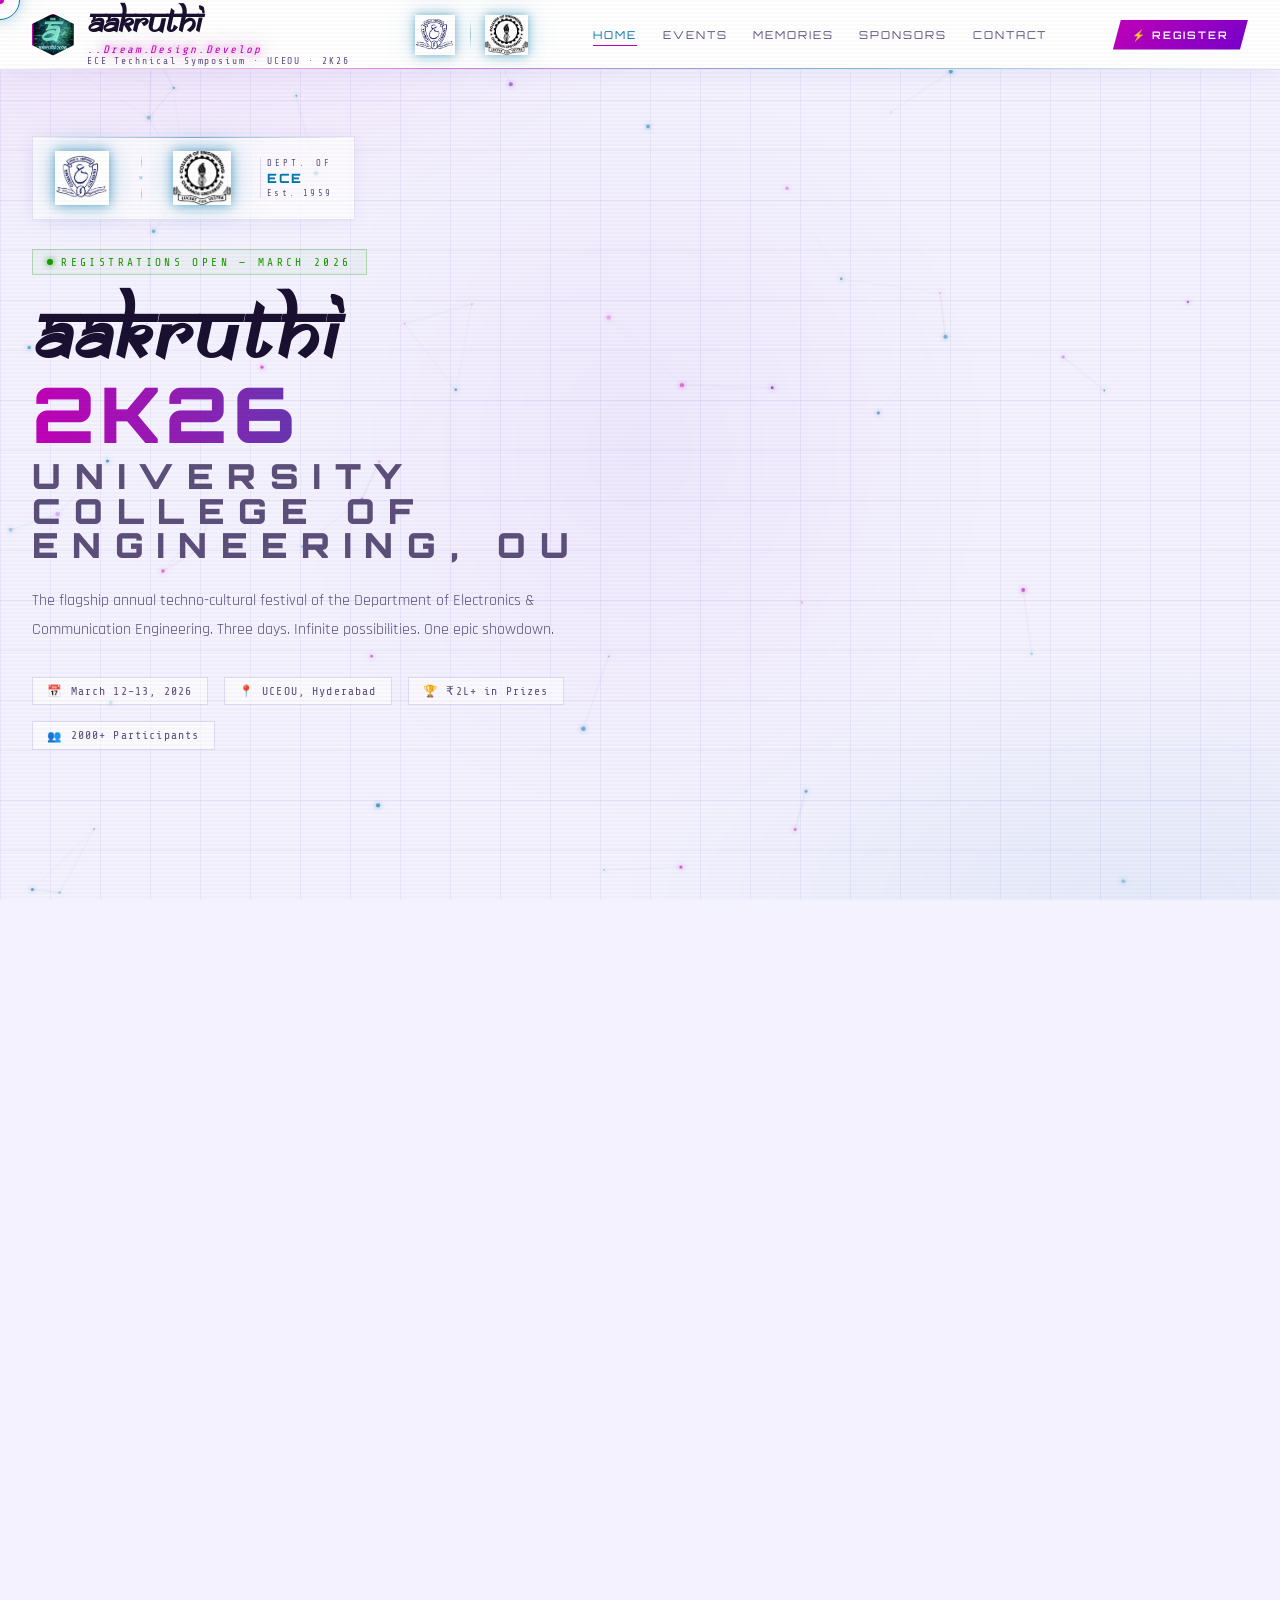
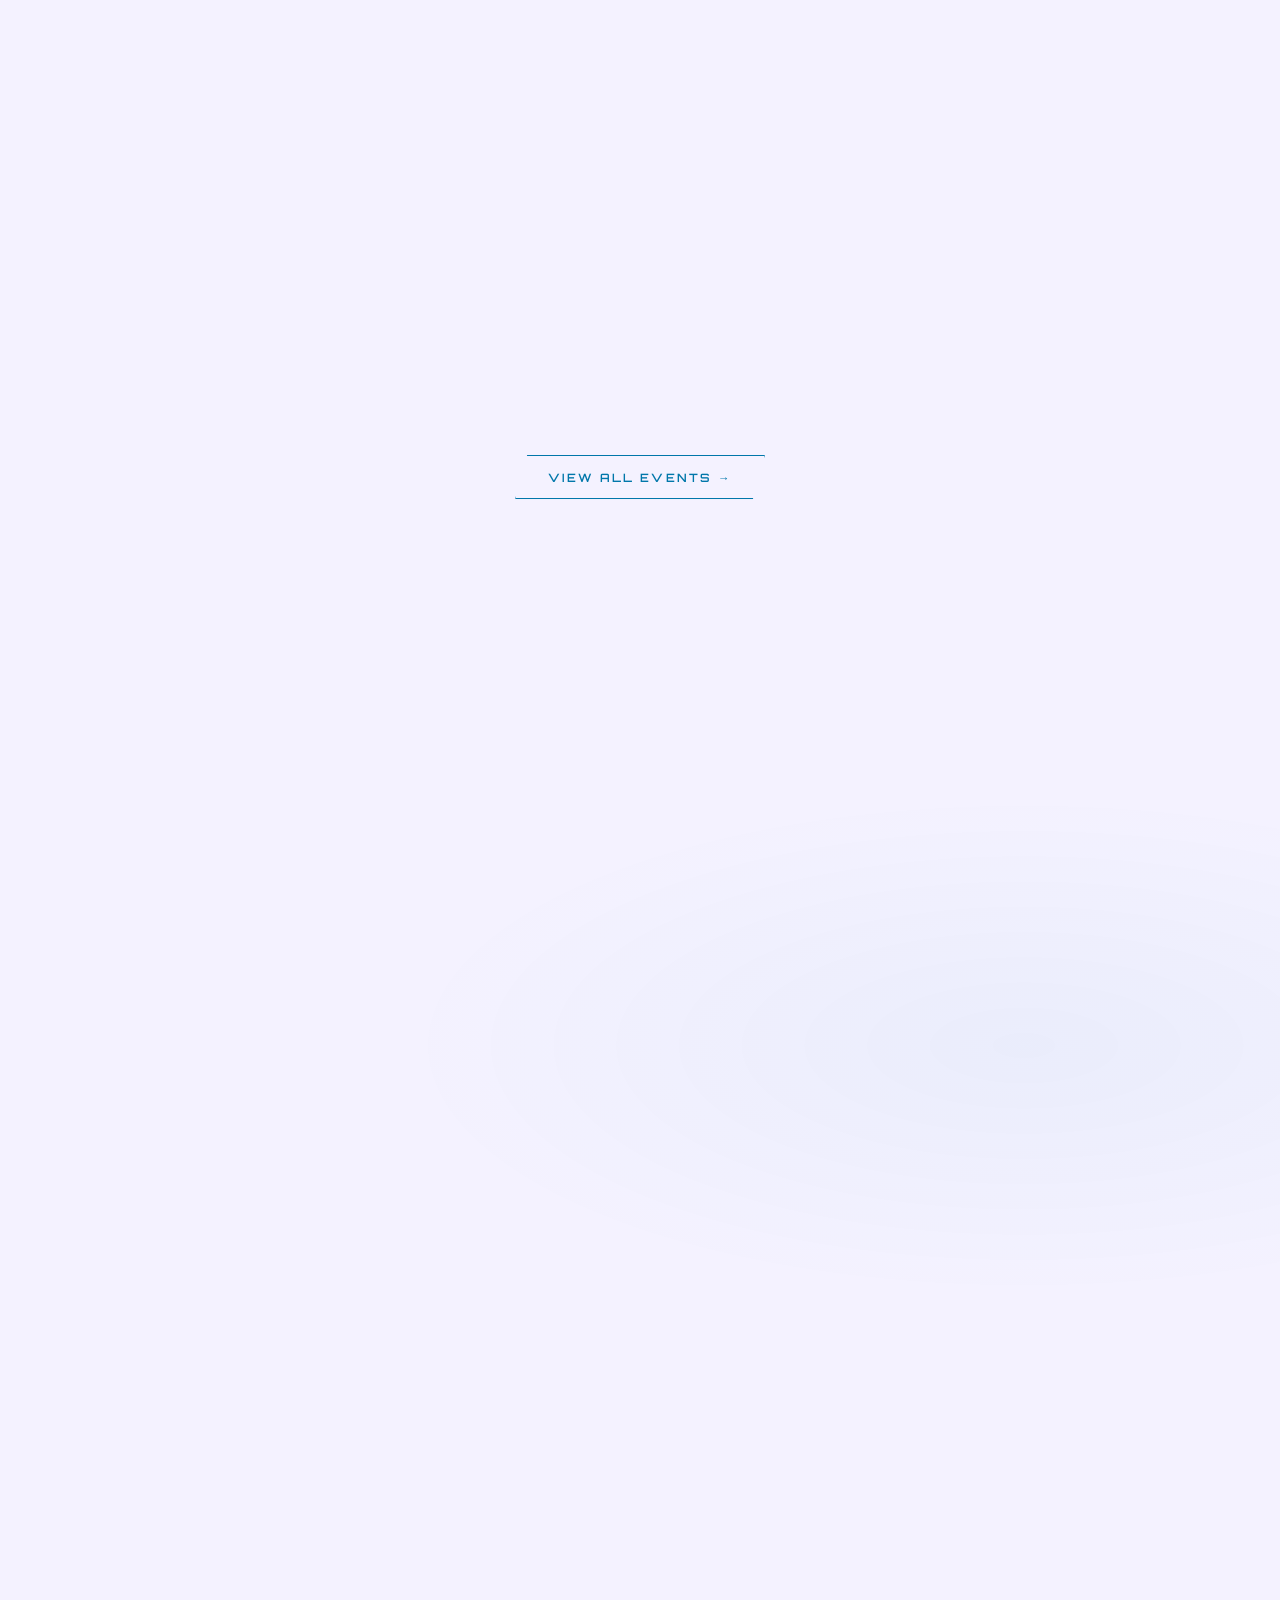
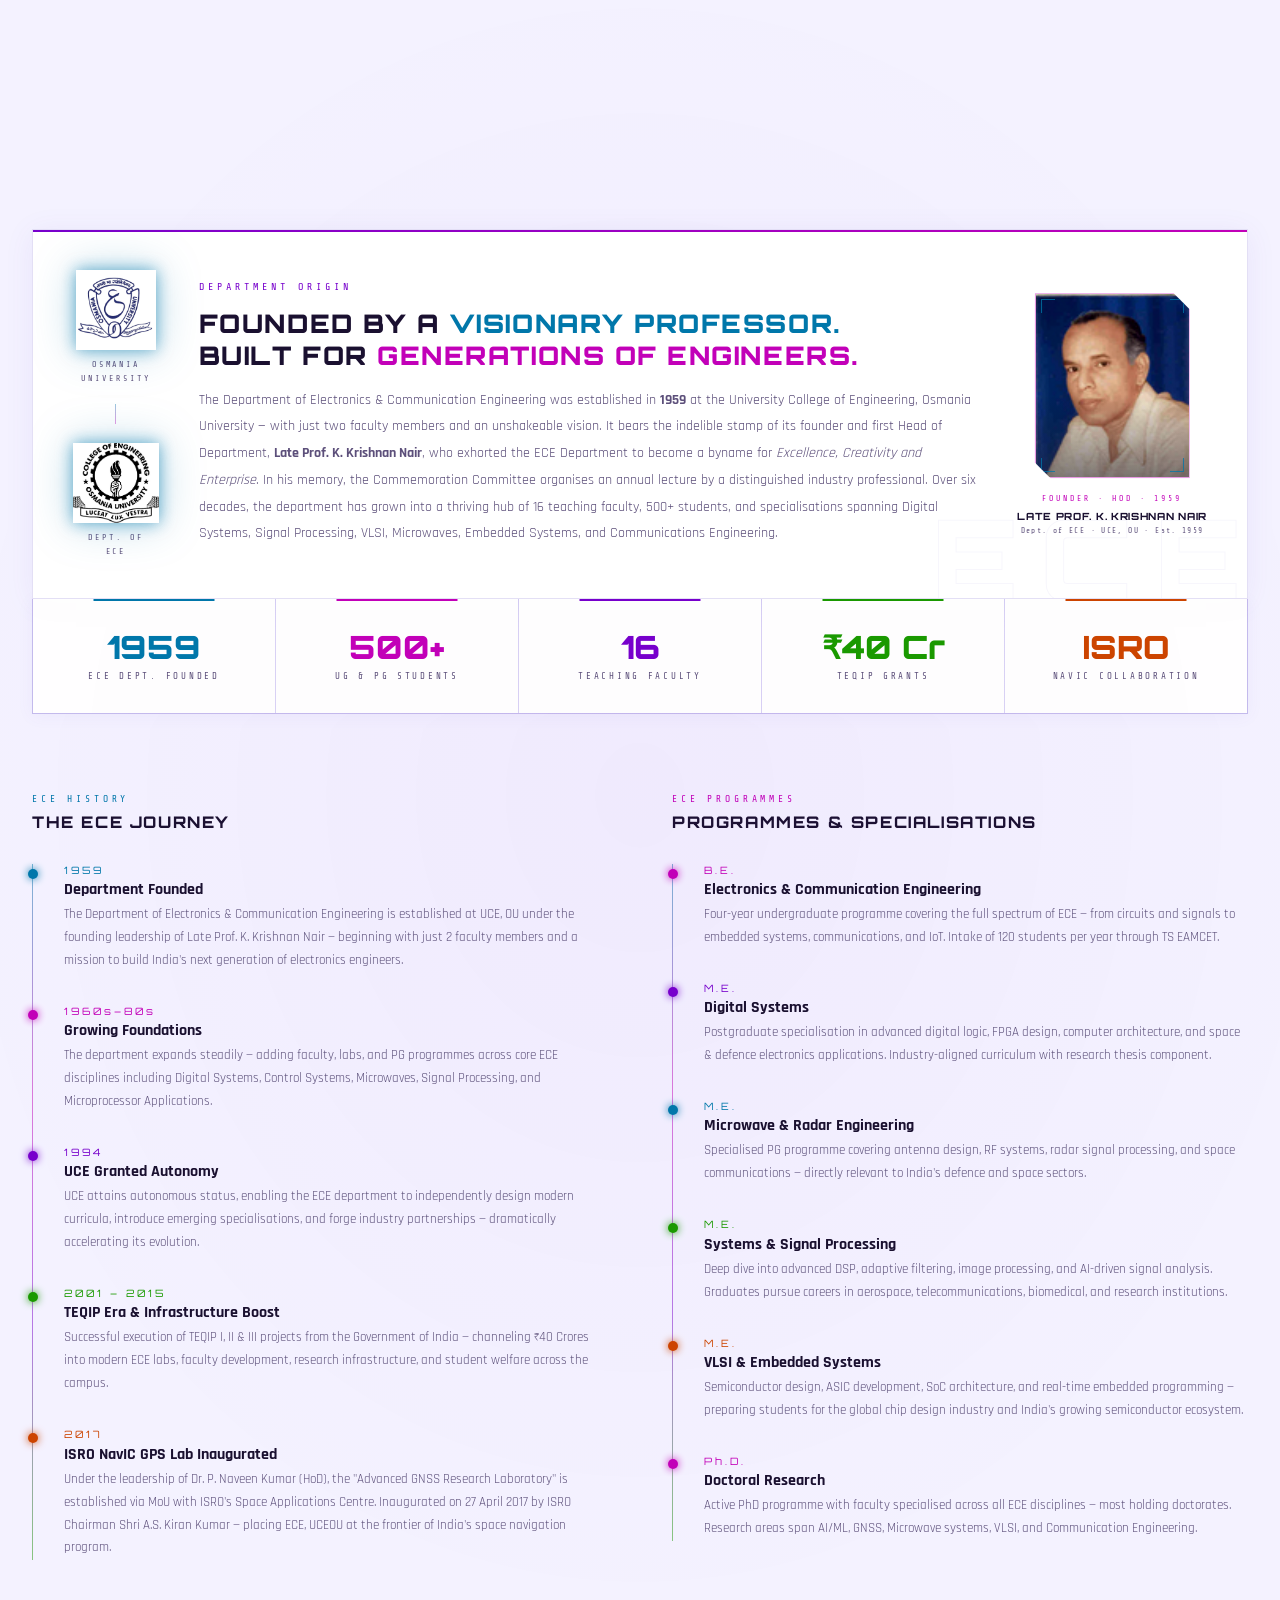
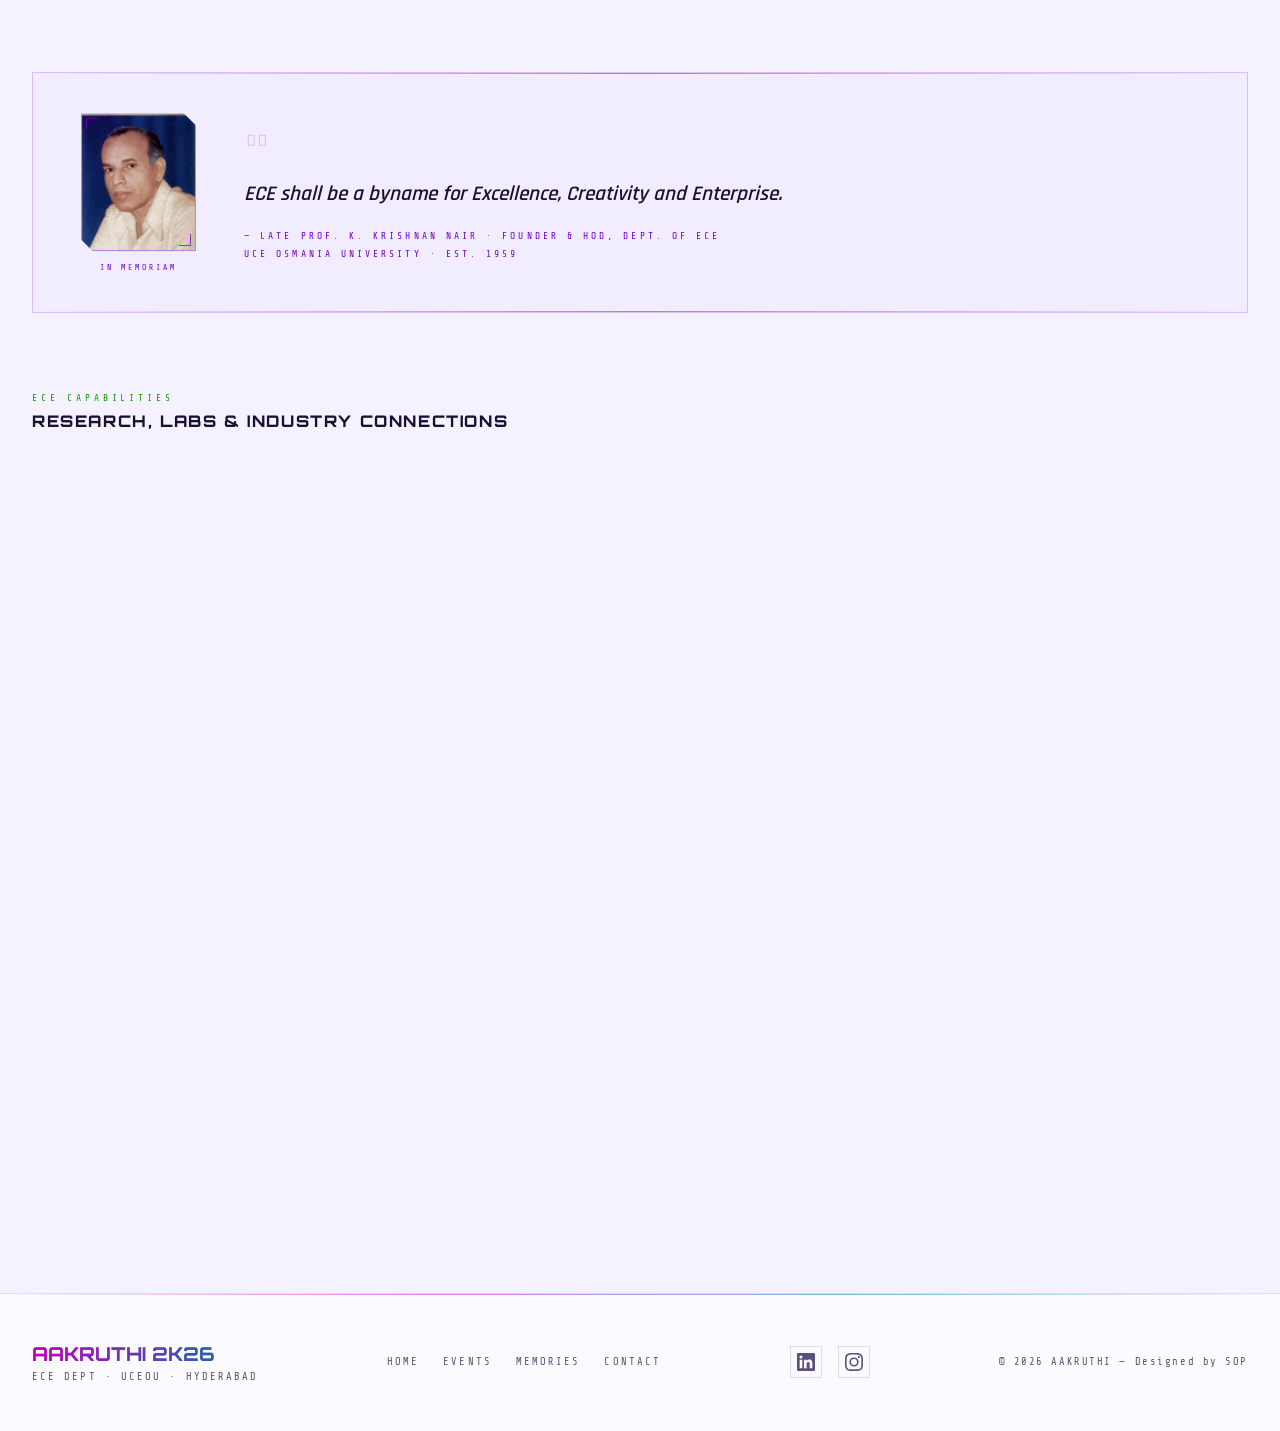
==== commit 98745d40: "After removing '_' and reducing the image size." ====
--- a/index.html
+++ b/index.html
@@ -116,20 +116,16 @@
     </script>
 
     <link rel="icon" type="image/png" href="./assets/logo.png" />
-    <!-- ─── FAVICON ─────────────────────────────────── -->
     <link rel="manifest" href="./site.webmanifest" />
 
-    <!-- ─── PRECONNECT ───────────────────────────────── -->
     <link rel="preconnect" href="https://fonts.googleapis.com" />
     <link rel="preconnect" href="https://fonts.gstatic.com" crossorigin />
     <link rel="preconnect" href="https://images.pexels.com" />
     <link rel="dns-prefetch" href="https://maps.app.goo.gl" />
 
-    <!-- ─── STYLESHEET ───────────────────────────────── -->
     <link rel="stylesheet" href="style.css" />
 
     <style>
-      /* ── Mobile navbar logos override ──────────────── */
       @media (max-width: 1024px) {
         .nav-logos {
           display: flex !important;
@@ -236,6 +232,7 @@
         <div class="bar"></div>
       </div>
     </nav>
+
     <!-- MOBILE MENU -->
     <div class="mobile-menu" id="mobileMenu">
       <a href="index.html" class="mobile-nav-link">Home</a>
@@ -314,7 +311,7 @@
 
         <div class="hero-right reveal">
           <div class="countdown-box">
-            <div class="countdown-label">&gt; TIME UNTIL IGNITION</div>
+            <div class="countdown-label">TIME UNTIL IGNITION</div>
             <div class="countdown-units">
               <div class="cd-unit">
                 <div class="cd-num" id="cd-days">--</div>
@@ -334,9 +331,10 @@
               </div>
             </div>
           </div>
+
           <div class="venue-box">
             <a href="https://maps.app.goo.gl/J5UeoELMXGhg1T5v6">
-              <div class="venue-tag">&gt; VENUE_COORDINATES</div>
+              <div class="venue-tag">VENUE &amp; LOCATION</div>
             </a>
             <div class="venue-name">University College of Engineering, OU</div>
             <div class="venue-sub">Amberpet, Hyderabad, Telangana — 500007</div>
@@ -362,6 +360,7 @@
               >
             </div>
           </div>
+
           <div
             style="display: grid; grid-template-columns: 1fr 1fr; gap: 0.8rem"
           >
@@ -421,13 +420,14 @@
       <section id="events-preview">
         <div class="container">
           <div class="section-header reveal">
-            <span class="section-tag">&gt; featured_events.exe</span>
-            <h2 class="section-title">Dream. <span> Design.</span> Develop.</h2>
+            <span class="section-tag">FEATURED EVENTS</span>
+            <h2 class="section-title">Dream. <span>Design.</span> Develop.</h2>
             <p class="section-lead">
               From hardcore technical challenges to cultural extravaganzas —
               there's a stage for every talent.
             </p>
           </div>
+
           <div class="events-grid">
             <!-- Prasthuthi -->
             <div class="event-card reveal">
@@ -443,8 +443,8 @@
               <div class="event-body">
                 <div class="event-name">Prasthuthi</div>
                 <div class="event-desc">
-                  Share your research with academia and R&D experts. The paper
-                  presentation stage for the innovators of tomorrow.
+                  Share your research with academia and R&amp;D experts. The
+                  paper presentation stage for the innovators of tomorrow.
                 </div>
                 <div class="event-meta">
                   <div class="event-meta-item">
@@ -457,6 +457,7 @@
                 <a href="events.html" class="event-register">Register →</a>
               </div>
             </div>
+
             <!-- Medha -->
             <div class="event-card reveal">
               <div class="event-img-wrap">
@@ -485,6 +486,7 @@
                 <a href="events.html" class="event-register">Register →</a>
               </div>
             </div>
+
             <!-- Yantra -->
             <div class="event-card reveal">
               <div class="event-img-wrap">
@@ -513,6 +515,7 @@
                 <a href="events.html" class="event-register">Register →</a>
               </div>
             </div>
+
             <!-- Trishna -->
             <div class="event-card reveal">
               <div class="event-img-wrap">
@@ -541,6 +544,7 @@
                 <a href="events.html" class="event-register">Register →</a>
               </div>
             </div>
+
             <!-- Pradarshana -->
             <div class="event-card reveal">
               <div class="event-img-wrap">
@@ -569,6 +573,7 @@
                 <a href="events.html" class="event-register">Register →</a>
               </div>
             </div>
+
             <!-- Aahladakara -->
             <div class="event-card reveal">
               <div class="event-img-wrap">
@@ -598,6 +603,7 @@
               </div>
             </div>
           </div>
+
           <div style="text-align: center; margin-top: 3rem">
             <a href="events.html" class="btn-cyber btn-outline"
               >View All Events →</a
@@ -610,7 +616,7 @@
       <section id="ou-about">
         <div class="container">
           <div class="section-header reveal">
-            <span class="section-tag">&gt; osmania_university.sys</span>
+            <span class="section-tag">OSMANIA UNIVERSITY</span>
             <h2 class="section-title">
               107 Years of <span>Academic Legacy</span>
             </h2>
@@ -645,7 +651,7 @@
             </div>
 
             <div class="ou-intro">
-              <span class="legacy-intro-tag">&gt; ou_profile.txt</span>
+              <span class="legacy-intro-tag">UNIVERSITY PROFILE</span>
               <h3 class="legacy-intro-title">
                 Founded by the <span class="c-blue">7th Nizam.</span><br />
                 Shaping Minds for <span class="c-pink">Over a Century.</span>
@@ -750,17 +756,14 @@
               ></div>
             </div>
           </div>
-
-          <!-- ── OU Highlights Grid ── -->
-      
         </div>
       </section>
-      <!-- ─── ECE DEPARTMENT LEGACY ──────────────────── -->
+
       <!-- ─── ECE DEPARTMENT LEGACY ──────────────────── -->
       <section id="legacy">
         <div class="container">
           <div class="section-header reveal">
-            <span class="section-tag">&gt; ece_department.sys</span>
+            <span class="section-tag">ECE DEPARTMENT</span>
             <h2 class="section-title">
               65+ Years of <span>ECE Excellence</span>
             </h2>
@@ -774,7 +777,6 @@
 
           <!-- ── Legacy Banner ── -->
           <div class="legacy-banner reveal">
-            <!-- Logos col -->
             <div class="legacy-logos-col">
               <div class="leg-logo-wrap">
                 <img
@@ -795,9 +797,8 @@
               </div>
             </div>
 
-            <!-- Intro text -->
             <div class="legacy-intro">
-              <span class="legacy-intro-tag">&gt; dept_origin.txt</span>
+              <span class="legacy-intro-tag">DEPARTMENT ORIGIN</span>
               <h3 class="legacy-intro-title">
                 Founded by a <span class="c-blue">Visionary Professor.</span
                 ><br />
@@ -836,9 +837,7 @@
                 <div class="founder-portrait-corner br"></div>
               </div>
               <div class="founder-portrait-meta">
-                <div class="founder-portrait-tag">
-                  &gt; FOUNDER · HoD · 1959
-                </div>
+                <div class="founder-portrait-tag">FOUNDER · HoD · 1959</div>
                 <div class="founder-portrait-name">
                   Late Prof. K. Krishnan Nair
                 </div>
@@ -879,7 +878,7 @@
           <div class="legacy-two-col">
             <div>
               <div class="block-header reveal">
-                <span class="block-tag blue">&gt; ece_history.log</span>
+                <span class="block-tag blue">ECE HISTORY</span>
                 <div class="block-title">The ECE Journey</div>
               </div>
               <div class="timeline">
@@ -948,7 +947,7 @@
 
             <div>
               <div class="block-header reveal">
-                <span class="block-tag pink">&gt; ece_programmes.db</span>
+                <span class="block-tag pink">ECE PROGRAMMES</span>
                 <div class="block-title">Programmes &amp; Specialisations</div>
               </div>
               <div class="timeline">
@@ -1037,7 +1036,7 @@
                   <div class="lq-corner lq-tl"></div>
                   <div class="lq-corner lq-br"></div>
                 </div>
-                <div class="lq-in-memoriam">&gt; IN MEMORIAM</div>
+                <div class="lq-in-memoriam">IN MEMORIAM</div>
               </div>
               <div class="lq-text-col">
                 <span class="q-mark">"</span>
@@ -1056,9 +1055,7 @@
 
           <!-- ── Research & Labs ── -->
           <div class="block-header reveal" style="margin-top: 3rem">
-            <span class="block-tag green"
-              >&gt; ece_department.capabilities</span
-            >
+            <span class="block-tag green">ECE CAPABILITIES</span>
             <div class="block-title">
               Research, Labs &amp; Industry Connections
             </div>
